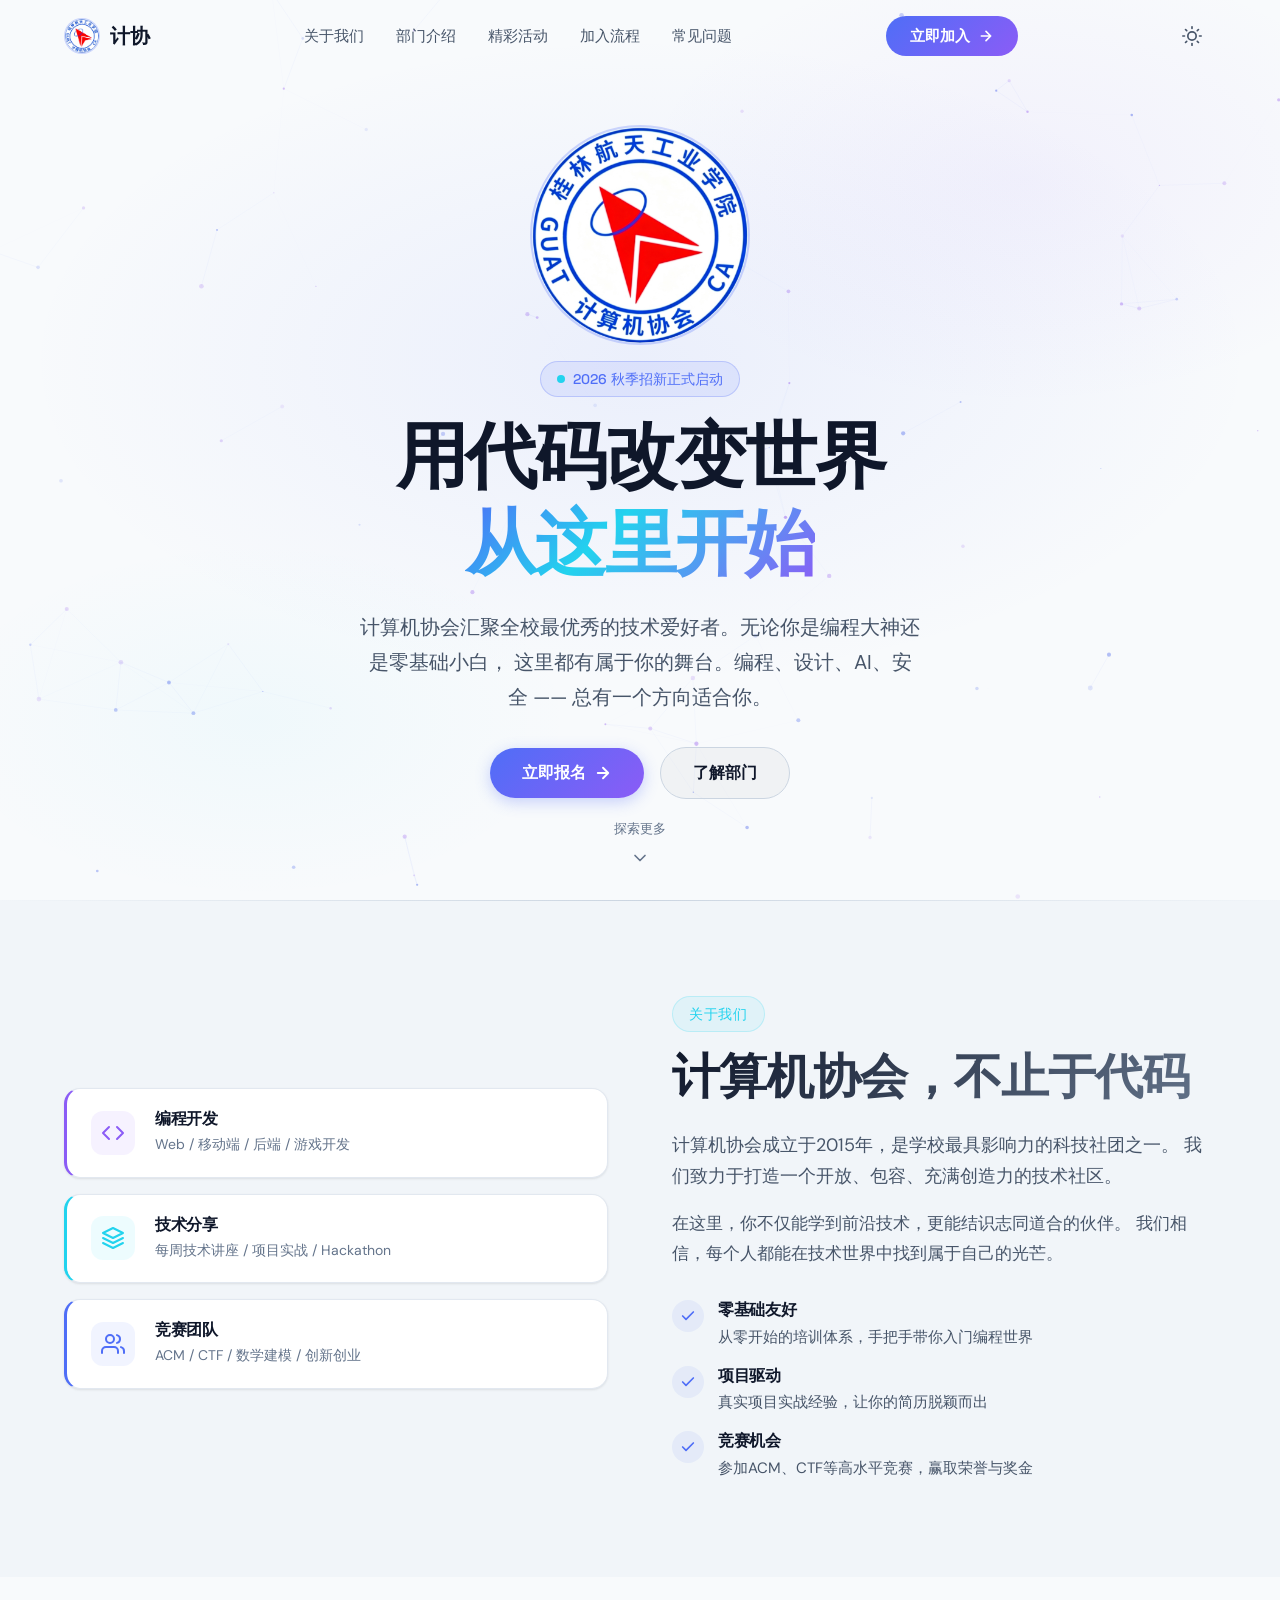
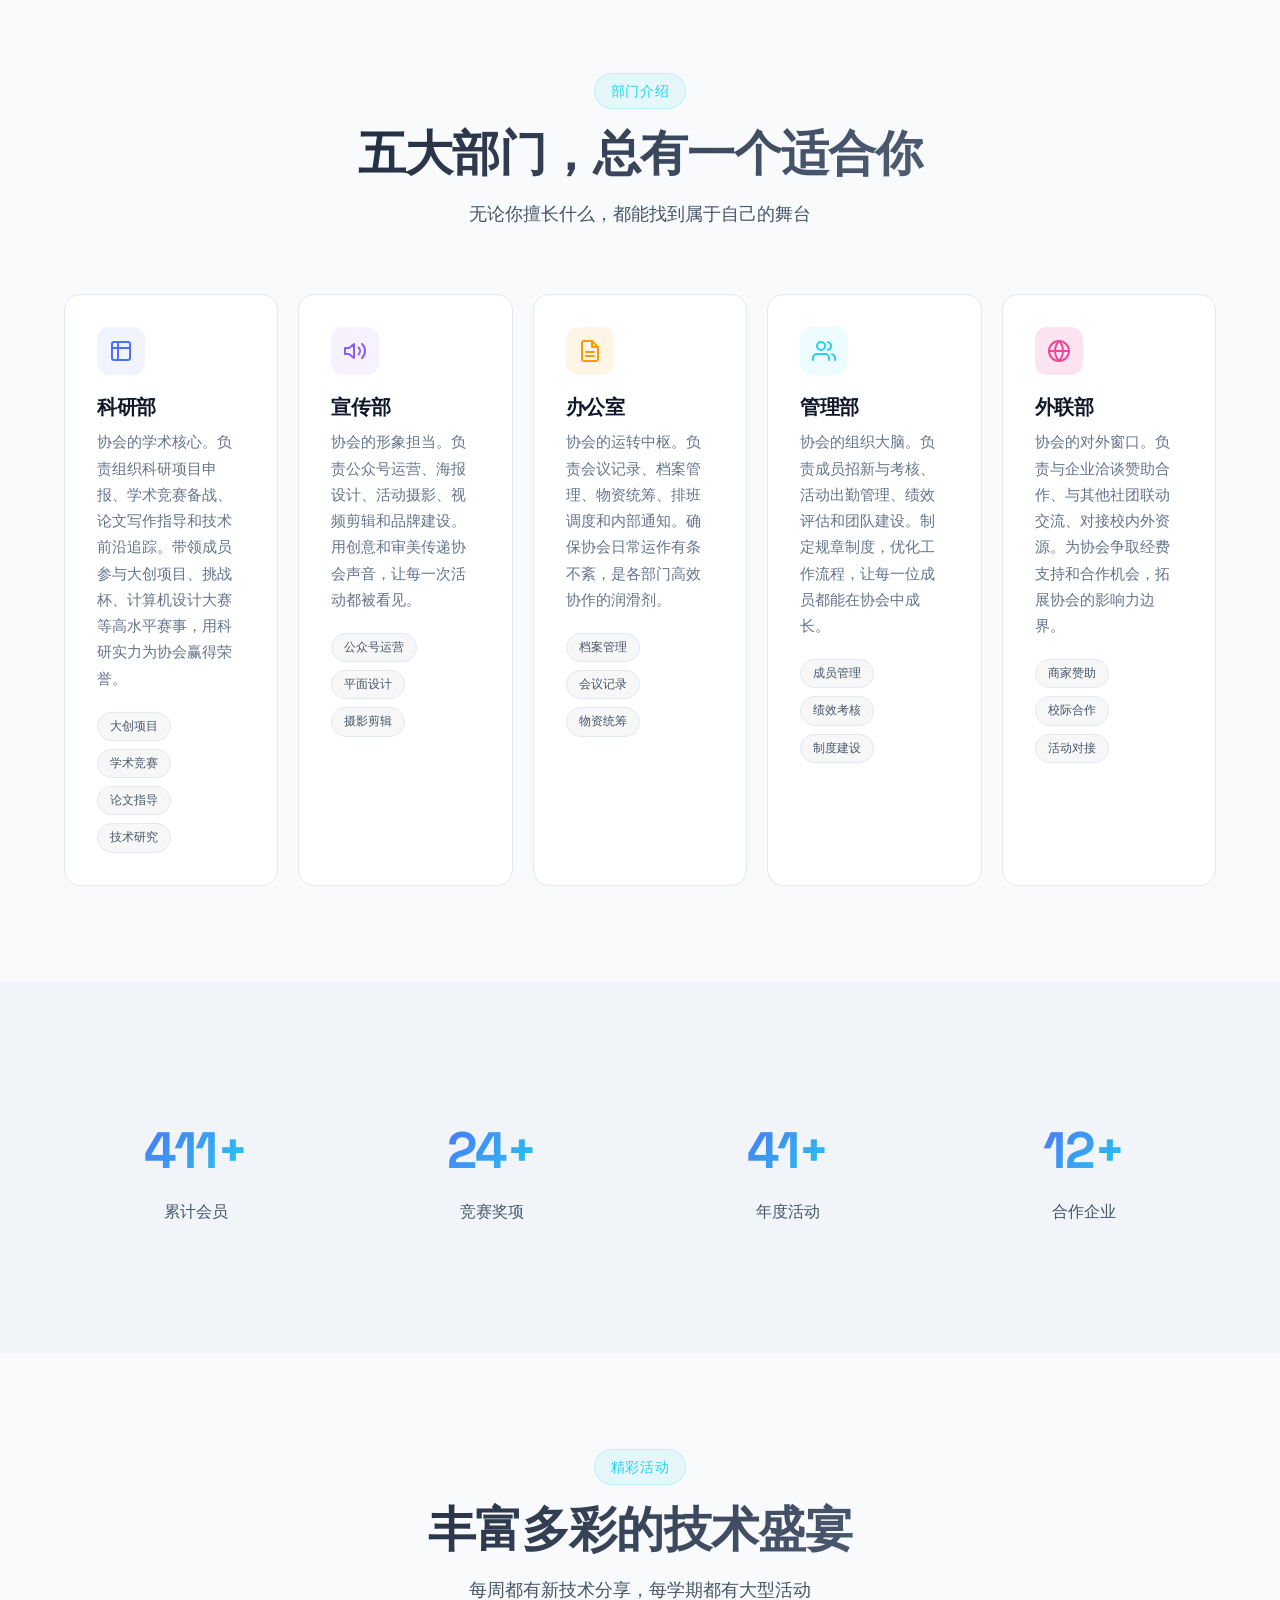
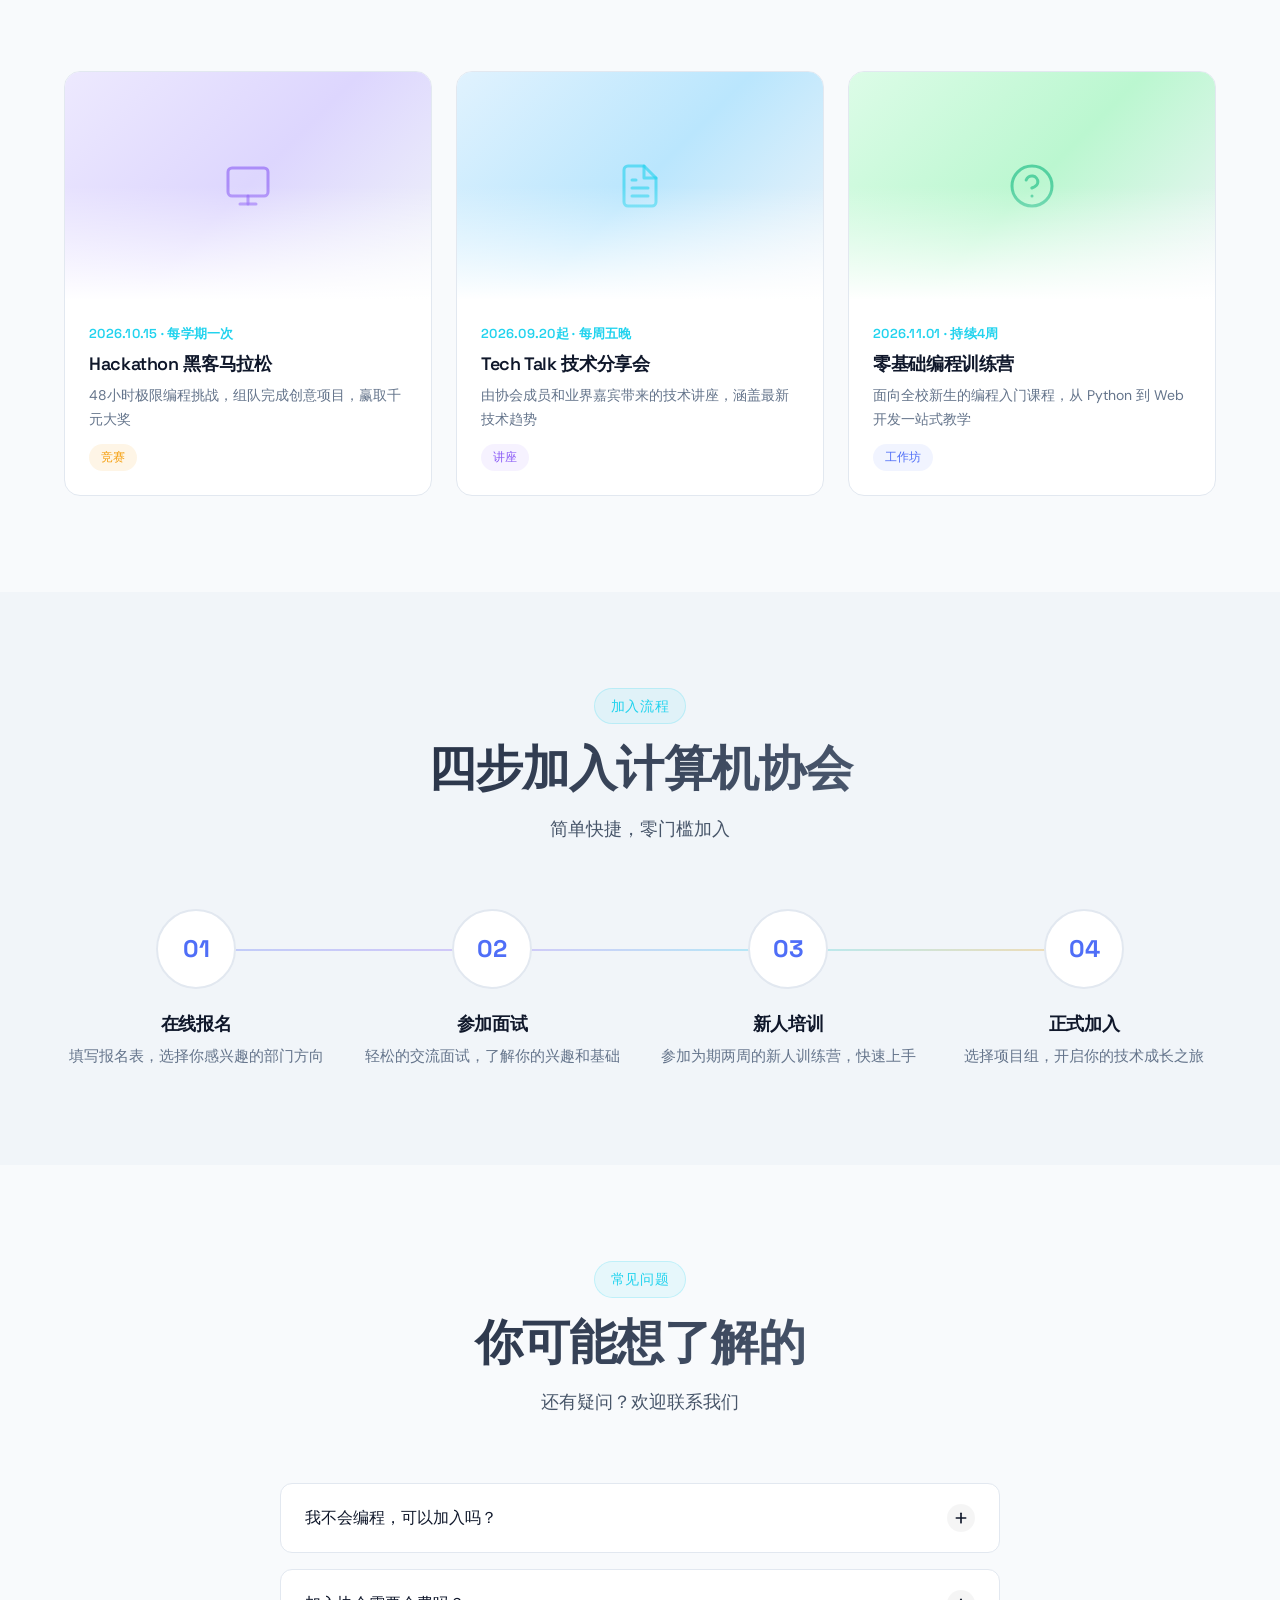
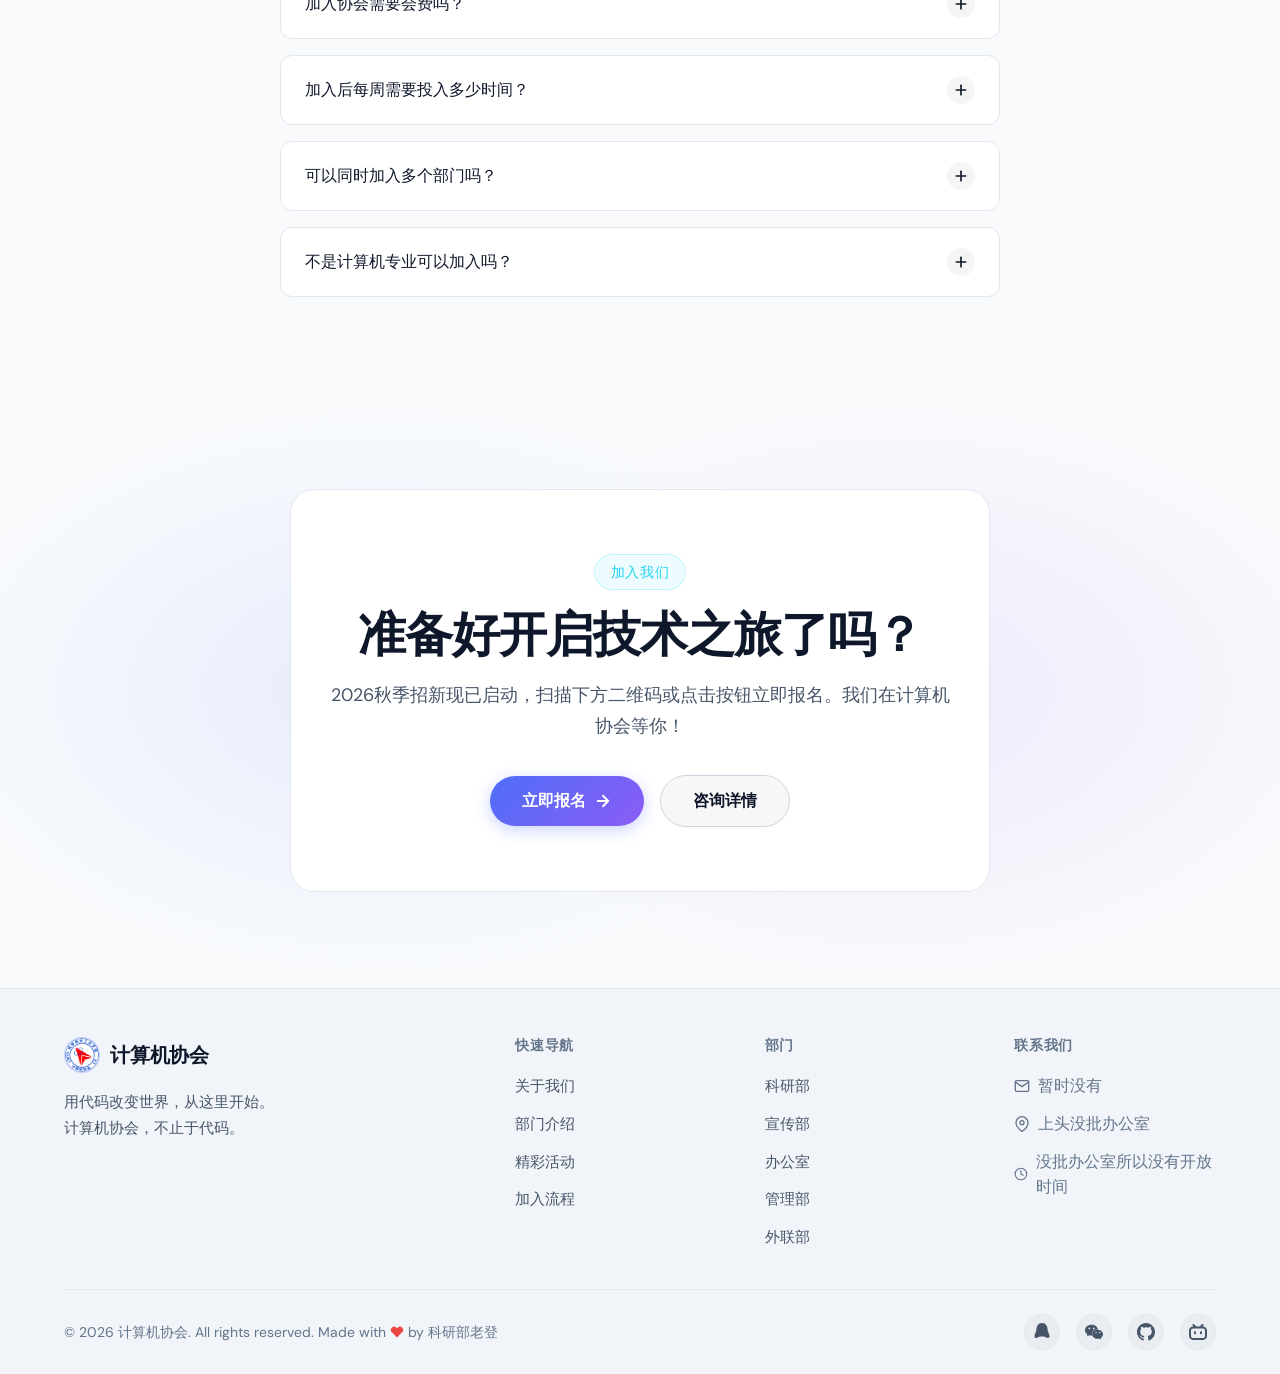
==== index.html @ 2ddb8a62 "Initial commit: 计协招新网站" ====
<!DOCTYPE html>
<html lang="zh-CN">
<head>
    <meta charset="UTF-8">
    <meta name="viewport" content="width=device-width, initial-scale=1.0, viewport-fit=cover">
    <meta name="description" content="计算机协会招新 - 加入我们，探索代码的无限可能。编程、设计、人工智能、网络安全等多个方向等你来挑战！">
    <title>计算机协会 · 2026招新</title>

    <!-- Google Fonts: Space Grotesk + DM Sans (async, non-blocking) -->
    <link rel="preconnect" href="https://fonts.googleapis.com">
    <link rel="preconnect" href="https://fonts.gstatic.com" crossorigin>
    <link href="https://fonts.googleapis.com/css2?family=DM+Sans:wght@300;400;500;600;700&family=Space+Grotesk:wght@400;500;600;700&display=swap" rel="stylesheet" media="print" onload="this.media='all'">
    <noscript><link href="https://fonts.googleapis.com/css2?family=DM+Sans:wght@300;400;500;600;700&family=Space+Grotesk:wght@400;500;600;700&display=swap" rel="stylesheet"></noscript>

    <link rel="stylesheet" href="styles.css">
</head>
<body>

    <!-- Skip to content -->
    <a href="#hero" class="skip-link">跳转到主要内容</a>

    <!-- ==================== NAVBAR ==================== -->
    <nav class="navbar" id="navbar" role="navigation" aria-label="主导航">
        <div class="navbar-inner">
            <a href="#hero" class="nav-logo" aria-label="计算机协会首页">
                <div class="nav-logo-icon" data-fallback="code">
                    <!-- ★ 替换为会徽：将 src 改为实际图片路径，例如 src="assets/emblem1.png" -->
                    <img class="emblem-img" src="assets/emblem1.png" alt="计协会徽"
                         onerror="this.style.display='none';this.parentElement.setAttribute('data-fallback','show')">
                    <svg class="emblem-fallback" viewBox="0 0 24 24" fill="none" stroke="currentColor" stroke-width="2" stroke-linecap="round" stroke-linejoin="round" aria-hidden="true">
                        <polyline points="16 18 22 12 16 6"></polyline>
                        <polyline points="8 6 2 12 8 18"></polyline>
                    </svg>
                </div>
                计协
            </a>

            <ul class="nav-links">
                <li><a href="#about" onclick="scrollToSection(event, 'about')">关于我们</a></li>
                <li><a href="#departments" onclick="scrollToSection(event, 'departments')">部门介绍</a></li>
                <li><a href="#events" onclick="scrollToSection(event, 'events')">精彩活动</a></li>
                <li><a href="#process" onclick="scrollToSection(event, 'process')">加入流程</a></li>
                <li><a href="#faq" onclick="scrollToSection(event, 'faq')">常见问题</a></li>
            </ul>

            <button class="nav-cta" onclick="scrollToSection(event, 'cta')">
                立即加入
                <svg width="16" height="16" viewBox="0 0 24 24" fill="none" stroke="currentColor" stroke-width="2.5" stroke-linecap="round" stroke-linejoin="round">
                    <path d="M5 12h14M12 5l7 7-7 7"/>
                </svg>
            </button>

            <!-- Theme Toggle -->
            <button class="theme-toggle" id="themeToggle" aria-label="切换深色/浅色模式" title="切换深色/浅色">
                <svg class="icon-sun" width="20" height="20" viewBox="0 0 24 24" fill="none" stroke="currentColor" stroke-width="2" stroke-linecap="round" stroke-linejoin="round">
                    <circle cx="12" cy="12" r="5"/><line x1="12" y1="1" x2="12" y2="3"/><line x1="12" y1="21" x2="12" y2="23"/>
                    <line x1="4.22" y1="4.22" x2="5.64" y2="5.64"/><line x1="18.36" y1="18.36" x2="19.78" y2="19.78"/>
                    <line x1="1" y1="12" x2="3" y2="12"/><line x1="21" y1="12" x2="23" y2="12"/>
                    <line x1="4.22" y1="19.78" x2="5.64" y2="18.36"/><line x1="18.36" y1="5.64" x2="19.78" y2="4.22"/>
                </svg>
                <svg class="icon-moon" width="20" height="20" viewBox="0 0 24 24" fill="none" stroke="currentColor" stroke-width="2" stroke-linecap="round" stroke-linejoin="round">
                    <path d="M21 12.79A9 9 0 1 1 11.21 3 7 7 0 0 0 21 12.79z"/>
                </svg>
            </button>

            <button class="hamburger" id="hamburger" aria-label="菜单" aria-expanded="false">
                <span></span>
                <span></span>
                <span></span>
            </button>
        </div>
    </nav>

    <!-- Mobile Nav -->
    <div class="mobile-nav" id="mobileNav">
        <a href="#about" onclick="closeMobileNav()">关于我们</a>
        <a href="#departments" onclick="closeMobileNav()">部门介绍</a>
        <a href="#events" onclick="closeMobileNav()">精彩活动</a>
        <a href="#process" onclick="closeMobileNav()">加入流程</a>
        <a href="#faq" onclick="closeMobileNav()">常见问题</a>
        <button class="nav-cta" onclick="closeMobileNav(); scrollToSection(event, 'cta')">立即加入</button>
    </div>

    <!-- ==================== HERO SECTION ==================== -->
    <section class="hero" id="hero">
        <canvas class="hero-canvas" id="heroCanvas" aria-hidden="true"></canvas>
        <div class="hero-bg-gradient" aria-hidden="true"></div>

        <div class="hero-content">
            <!-- ★ 替换为会徽：将 src 改为实际图片路径 -->
            <div class="hero-emblem">
                <img class="hero-emblem-img" src="assets/emblem1.png" alt="计算机协会会徽"
                     onerror="this.style.display='none';this.parentElement.classList.add('no-img')">
                <div class="hero-emblem-placeholder" aria-hidden="true">
                    <svg width="40" height="40" viewBox="0 0 24 24" fill="none" stroke="currentColor" stroke-width="1.5" stroke-linecap="round" stroke-linejoin="round">
                        <polyline points="16 18 22 12 16 6"/><polyline points="8 6 2 12 8 18"/>
                    </svg>
                </div>
            </div>

            <div class="hero-badge">
                <span class="hero-badge-dot" aria-hidden="true"></span>
                2026 秋季招新正式启动
            </div>

            <h1 class="hero-title">
                用代码改变世界<br>
                <span class="hero-title-gradient">从这里开始</span>
            </h1>

            <p class="hero-subtitle">
                计算机协会汇聚全校最优秀的技术爱好者。无论你是编程大神还是零基础小白，
                这里都有属于你的舞台。编程、设计、AI、安全 —— 总有一个方向适合你。
            </p>

            <div class="hero-actions">
                <button class="btn btn-primary" onclick="scrollToSection(event, 'cta')">
                    立即报名
                    <svg width="18" height="18" viewBox="0 0 24 24" fill="none" stroke="currentColor" stroke-width="2.5" stroke-linecap="round" stroke-linejoin="round">
                        <path d="M5 12h14M12 5l7 7-7 7"/>
                    </svg>
                </button>
                <button class="btn btn-secondary" onclick="scrollToSection(event, 'departments')">
                    了解部门
                </button>
            </div>
        </div>

        <div class="hero-scroll-indicator" onclick="scrollToSection(event, 'about')" role="button" aria-label="向下滚动" tabindex="0">
            <span>探索更多</span>
            <svg width="20" height="20" viewBox="0 0 24 24" fill="none" stroke="currentColor" stroke-width="2" stroke-linecap="round" stroke-linejoin="round">
                <polyline points="6 9 12 15 18 9"/>
            </svg>
        </div>
    </section>

    <!-- ==================== ABOUT SECTION ==================== -->
    <section class="about section" id="about">
        <div class="container">
            <div class="about-grid">
                <div class="about-visual reveal">
                    <div class="about-highlights">
                        <div class="about-card">
                            <div class="about-card-icon purple">
                                <svg width="24" height="24" viewBox="0 0 24 24" fill="none" stroke="currentColor" stroke-width="2" stroke-linecap="round" stroke-linejoin="round">
                                    <polyline points="16 18 22 12 16 6"></polyline><polyline points="8 6 2 12 8 18"></polyline>
                                </svg>
                            </div>
                            <div>
                                <h4>编程开发</h4>
                                <p>Web / 移动端 / 后端 / 游戏开发</p>
                            </div>
                        </div>
                        <div class="about-card">
                            <div class="about-card-icon cyan">
                                <svg width="24" height="24" viewBox="0 0 24 24" fill="none" stroke="currentColor" stroke-width="2" stroke-linecap="round" stroke-linejoin="round">
                                    <path d="M12 2L2 7l10 5 10-5-10-5zM2 17l10 5 10-5M2 12l10 5 10-5"/>
                                </svg>
                            </div>
                            <div>
                                <h4>技术分享</h4>
                                <p>每周技术讲座 / 项目实战 / Hackathon</p>
                            </div>
                        </div>
                        <div class="about-card">
                            <div class="about-card-icon blue">
                                <svg width="24" height="24" viewBox="0 0 24 24" fill="none" stroke="currentColor" stroke-width="2" stroke-linecap="round" stroke-linejoin="round">
                                    <path d="M17 21v-2a4 4 0 0 0-4-4H5a4 4 0 0 0-4 4v2M9 11a4 4 0 1 0 0-8 4 4 0 0 0 0 8zM23 21v-2a4 4 0 0 0-3-3.87M16 3.13a4 4 0 0 1 0 7.75"/>
                                </svg>
                            </div>
                            <div>
                                <h4>竞赛团队</h4>
                                <p>ACM / CTF / 数学建模 / 创新创业</p>
                            </div>
                        </div>
                    </div>
                </div>

                <div class="about-text">
                    <span class="section-tag">关于我们</span>
                    <h2 class="section-title">计算机协会，不止于代码</h2>
                    <p class="about-lead">
                        计算机协会成立于2015年，是学校最具影响力的科技社团之一。
                        我们致力于打造一个开放、包容、充满创造力的技术社区。
                    </p>
                    <p>
                        在这里，你不仅能学到前沿技术，更能结识志同道合的伙伴。
                        我们相信，每个人都能在技术世界中找到属于自己的光芒。
                    </p>

                    <div class="about-features">
                        <div class="about-feature">
                            <div class="about-feature-icon">
                                <svg width="16" height="16" viewBox="0 0 24 24" fill="none" stroke="currentColor" stroke-width="2.5" stroke-linecap="round" stroke-linejoin="round"><polyline points="20 6 9 17 4 12"/></svg>
                            </div>
                            <div class="about-feature-text">
                                <h4>零基础友好</h4>
                                <p>从零开始的培训体系，手把手带你入门编程世界</p>
                            </div>
                        </div>
                        <div class="about-feature">
                            <div class="about-feature-icon">
                                <svg width="16" height="16" viewBox="0 0 24 24" fill="none" stroke="currentColor" stroke-width="2.5" stroke-linecap="round" stroke-linejoin="round"><polyline points="20 6 9 17 4 12"/></svg>
                            </div>
                            <div class="about-feature-text">
                                <h4>项目驱动</h4>
                                <p>真实项目实战经验，让你的简历脱颖而出</p>
                            </div>
                        </div>
                        <div class="about-feature">
                            <div class="about-feature-icon">
                                <svg width="16" height="16" viewBox="0 0 24 24" fill="none" stroke="currentColor" stroke-width="2.5" stroke-linecap="round" stroke-linejoin="round"><polyline points="20 6 9 17 4 12"/></svg>
                            </div>
                            <div class="about-feature-text">
                                <h4>竞赛机会</h4>
                                <p>参加ACM、CTF等高水平竞赛，赢取荣誉与奖金</p>
                            </div>
                        </div>
                    </div>
                </div>
            </div>
        </div>
    </section>

    <!-- ==================== DEPARTMENTS BENTO GRID ==================== -->
    <section class="departments section" id="departments">
        <div class="container">
            <div class="section-header reveal">
                <span class="section-tag">部门介绍</span>
                <h2 class="section-title">五大部门，总有一个适合你</h2>
                <p class="section-desc">无论你擅长什么，都能找到属于自己的舞台</p>
            </div>

            <div class="bento-grid">
                <!-- 科研部 -->
                <div class="bento-card reveal" style="--card-accent: var(--accent-blue);">
                    <div class="bento-icon research">
                        <svg width="24" height="24" viewBox="0 0 24 24" fill="none" stroke="currentColor" stroke-width="2" stroke-linecap="round" stroke-linejoin="round">
                            <path d="M9 3H5a2 2 0 0 0-2 2v4m6-6h10a2 2 0 0 1 2 2v4M9 3v18m0 0h10a2 2 0 0 0 2-2V9M9 21H5a2 2 0 0 1-2-2V9m0 0h18"/>
                        </svg>
                    </div>
                    <h3>科研部</h3>
                    <p>协会的学术核心。负责组织科研项目申报、学术竞赛备战、论文写作指导和技术前沿追踪。带领成员参与大创项目、挑战杯、计算机设计大赛等高水平赛事，用科研实力为协会赢得荣誉。</p>
                    <div class="bento-tags">
                        <span class="bento-tag">大创项目</span>
                        <span class="bento-tag">学术竞赛</span>
                        <span class="bento-tag">论文指导</span>
                        <span class="bento-tag">技术研究</span>
                    </div>
                </div>

                <!-- 宣传部 -->
                <div class="bento-card reveal" style="--card-accent: var(--accent-purple);">
                    <div class="bento-icon publicity">
                        <svg width="24" height="24" viewBox="0 0 24 24" fill="none" stroke="currentColor" stroke-width="2" stroke-linecap="round" stroke-linejoin="round">
                            <path d="M11 5L6 9H2v6h4l5 4V5z"/><path d="M19.07 4.93a10 10 0 0 1 0 14.14M15.54 8.46a5 5 0 0 1 0 7.07"/>
                        </svg>
                    </div>
                    <h3>宣传部</h3>
                    <p>协会的形象担当。负责公众号运营、海报设计、活动摄影、视频剪辑和品牌建设。用创意和审美传递协会声音，让每一次活动都被看见。</p>
                    <div class="bento-tags">
                        <span class="bento-tag">公众号运营</span>
                        <span class="bento-tag">平面设计</span>
                        <span class="bento-tag">摄影剪辑</span>
                    </div>
                </div>

                <!-- 办公室 -->
                <div class="bento-card reveal reveal-delay-1" style="--card-accent: var(--accent-amber);">
                    <div class="bento-icon office">
                        <svg width="24" height="24" viewBox="0 0 24 24" fill="none" stroke="currentColor" stroke-width="2" stroke-linecap="round" stroke-linejoin="round">
                            <path d="M14 2H6a2 2 0 0 0-2 2v16a2 2 0 0 0 2 2h12a2 2 0 0 0 2-2V8z"/><polyline points="14 2 14 8 20 8"/><line x1="16" y1="13" x2="8" y2="13"/><line x1="16" y1="17" x2="8" y2="17"/>
                        </svg>
                    </div>
                    <h3>办公室</h3>
                    <p>协会的运转中枢。负责会议记录、档案管理、物资统筹、排班调度和内部通知。确保协会日常运作有条不紊，是各部门高效协作的润滑剂。</p>
                    <div class="bento-tags">
                        <span class="bento-tag">档案管理</span>
                        <span class="bento-tag">会议记录</span>
                        <span class="bento-tag">物资统筹</span>
                    </div>
                </div>

                <!-- 管理部 -->
                <div class="bento-card reveal reveal-delay-2" style="--card-accent: var(--accent-cyan);">
                    <div class="bento-icon management">
                        <svg width="24" height="24" viewBox="0 0 24 24" fill="none" stroke="currentColor" stroke-width="2" stroke-linecap="round" stroke-linejoin="round">
                            <path d="M17 21v-2a4 4 0 0 0-4-4H5a4 4 0 0 0-4 4v2M9 11a4 4 0 1 0 0-8 4 4 0 0 0 0 8zM23 21v-2a4 4 0 0 0-3-3.87M16 3.13a4 4 0 0 1 0 7.75"/>
                        </svg>
                    </div>
                    <h3>管理部</h3>
                    <p>协会的组织大脑。负责成员招新与考核、活动出勤管理、绩效评估和团队建设。制定规章制度，优化工作流程，让每一位成员都能在协会中成长。</p>
                    <div class="bento-tags">
                        <span class="bento-tag">成员管理</span>
                        <span class="bento-tag">绩效考核</span>
                        <span class="bento-tag">制度建设</span>
                    </div>
                </div>

                <!-- 外联部 -->
                <div class="bento-card reveal reveal-delay-3" style="--card-accent: #EC4899;">
                    <div class="bento-icon liaison">
                        <svg width="24" height="24" viewBox="0 0 24 24" fill="none" stroke="currentColor" stroke-width="2" stroke-linecap="round" stroke-linejoin="round">
                            <circle cx="12" cy="12" r="10"/><line x1="2" y1="12" x2="22" y2="12"/><path d="M12 2a15.3 15.3 0 0 1 4 10 15.3 15.3 0 0 1-4 10 15.3 15.3 0 0 1-4-10 15.3 15.3 0 0 1 4-10z"/>
                        </svg>
                    </div>
                    <h3>外联部</h3>
                    <p>协会的对外窗口。负责与企业洽谈赞助合作、与其他社团联动交流、对接校内外资源。为协会争取经费支持和合作机会，拓展协会的影响力边界。</p>
                    <div class="bento-tags">
                        <span class="bento-tag">商家赞助</span>
                        <span class="bento-tag">校际合作</span>
                        <span class="bento-tag">活动对接</span>
                    </div>
                </div>
            </div>
        </div>
    </section>

    <!-- ==================== STATS SECTION ==================== -->
    <section class="stats section" id="stats">
        <div class="container">
            <div class="stats-grid">
                <div class="stat-item reveal">
                    <div class="stat-number" data-count="500">0</div>
                    <div class="stat-label">累计会员</div>
                </div>
                <div class="stat-item reveal reveal-delay-1">
                    <div class="stat-number" data-count="30">0</div>
                    <div class="stat-label">竞赛奖项</div>
                </div>
                <div class="stat-item reveal reveal-delay-2">
                    <div class="stat-number" data-count="50">0</div>
                    <div class="stat-label">年度活动</div>
                </div>
                <div class="stat-item reveal reveal-delay-3">
                    <div class="stat-number" data-count="15">0</div>
                    <div class="stat-label">合作企业</div>
                </div>
            </div>
        </div>
    </section>

    <!-- ==================== EVENTS SECTION ==================== -->
    <section class="events section" id="events">
        <div class="container">
            <div class="section-header reveal">
                <span class="section-tag">精彩活动</span>
                <h2 class="section-title">丰富多彩的技术盛宴</h2>
                <p class="section-desc">每周都有新技术分享，每学期都有大型活动</p>
            </div>

            <div class="events-grid">
                <div class="event-card reveal">
                    <div class="event-image hackathon">
                        <svg width="48" height="48" viewBox="0 0 24 24" fill="none" stroke="rgba(139,92,246,0.6)" stroke-width="1.5" stroke-linecap="round" stroke-linejoin="round">
                            <rect x="2" y="3" width="20" height="14" rx="2"/><line x1="8" y1="21" x2="16" y2="21"/><line x1="12" y1="17" x2="12" y2="21"/>
                        </svg>
                    </div>
                    <div class="event-body">
                        <div class="event-date">2026.10.15 · 每学期一次</div>
                        <h3>Hackathon 黑客马拉松</h3>
                        <p>48小时极限编程挑战，组队完成创意项目，赢取千元大奖</p>
                        <span class="event-tag competition">竞赛</span>
                    </div>
                </div>

                <div class="event-card reveal reveal-delay-1">
                    <div class="event-image techtalk">
                        <svg width="48" height="48" viewBox="0 0 24 24" fill="none" stroke="rgba(34,211,238,0.6)" stroke-width="1.5" stroke-linecap="round" stroke-linejoin="round">
                            <path d="M14 2H6a2 2 0 0 0-2 2v16a2 2 0 0 0 2 2h12a2 2 0 0 0 2-2V8z"/><polyline points="14 2 14 8 20 8"/><line x1="16" y1="13" x2="8" y2="13"/><line x1="16" y1="17" x2="8" y2="17"/><polyline points="10 9 9 9 8 9"/>
                        </svg>
                    </div>
                    <div class="event-body">
                        <div class="event-date">2026.09.20起 · 每周五晚</div>
                        <h3>Tech Talk 技术分享会</h3>
                        <p>由协会成员和业界嘉宾带来的技术讲座，涵盖最新技术趋势</p>
                        <span class="event-tag talk">讲座</span>
                    </div>
                </div>

                <div class="event-card reveal reveal-delay-2">
                    <div class="event-image bootcamp">
                        <svg width="48" height="48" viewBox="0 0 24 24" fill="none" stroke="rgba(16,185,129,0.6)" stroke-width="1.5" stroke-linecap="round" stroke-linejoin="round">
                            <circle cx="12" cy="12" r="10"/><path d="M9.09 9a3 3 0 0 1 5.83 1c0 2-3 3-3 3"/><line x1="12" y1="17" x2="12.01" y2="17"/>
                        </svg>
                    </div>
                    <div class="event-body">
                        <div class="event-date">2026.11.01 · 持续4周</div>
                        <h3>零基础编程训练营</h3>
                        <p>面向全校新生的编程入门课程，从 Python 到 Web 开发一站式教学</p>
                        <span class="event-tag workshop">工作坊</span>
                    </div>
                </div>
            </div>
        </div>
    </section>

    <!-- ==================== JOIN PROCESS ==================== -->
    <section class="process section" id="process">
        <div class="container">
            <div class="section-header reveal">
                <span class="section-tag">加入流程</span>
                <h2 class="section-title">四步加入计算机协会</h2>
                <p class="section-desc">简单快捷，零门槛加入</p>
            </div>

            <div class="process-steps">
                <div class="process-step reveal">
                    <div class="step-number">01</div>
                    <h3>在线报名</h3>
                    <p>填写报名表，选择你感兴趣的部门方向</p>
                </div>
                <div class="process-step reveal reveal-delay-1">
                    <div class="step-number">02</div>
                    <h3>参加面试</h3>
                    <p>轻松的交流面试，了解你的兴趣和基础</p>
                </div>
                <div class="process-step reveal reveal-delay-2">
                    <div class="step-number">03</div>
                    <h3>新人培训</h3>
                    <p>参加为期两周的新人训练营，快速上手</p>
                </div>
                <div class="process-step reveal reveal-delay-3">
                    <div class="step-number">04</div>
                    <h3>正式加入</h3>
                    <p>选择项目组，开启你的技术成长之旅</p>
                </div>
            </div>
        </div>
    </section>

    <!-- ==================== FAQ SECTION ==================== -->
    <section class="faq section" id="faq">
        <div class="container">
            <div class="section-header reveal">
                <span class="section-tag">常见问题</span>
                <h2 class="section-title">你可能想了解的</h2>
                <p class="section-desc">还有疑问？欢迎联系我们</p>
            </div>

            <div class="faq-list">
                <div class="faq-item reveal">
                    <button class="faq-question" onclick="toggleFAQ(this)" aria-expanded="false">
                        <span>我不会编程，可以加入吗？</span>
                        <span class="faq-icon" aria-hidden="true">
                            <svg width="16" height="16" viewBox="0 0 24 24" fill="none" stroke="currentColor" stroke-width="2.5" stroke-linecap="round"><line x1="12" y1="5" x2="12" y2="19"/><line x1="5" y1="12" x2="19" y2="12"/></svg>
                        </span>
                    </button>
                    <div class="faq-answer">
                        <div class="faq-answer-inner">
                            当然可以！我们非常欢迎零基础的同学们。协会有完整的新人培训体系，从最基础的编程概念开始教学。特别是运营外联部，完全不需要技术背景。只要你有热情和学习动力，我们就欢迎你的加入！
                        </div>
                    </div>
                </div>

                <div class="faq-item reveal reveal-delay-1">
                    <button class="faq-question" onclick="toggleFAQ(this)" aria-expanded="false">
                        <span>加入协会需要会费吗？</span>
                        <span class="faq-icon" aria-hidden="true">
                            <svg width="16" height="16" viewBox="0 0 24 24" fill="none" stroke="currentColor" stroke-width="2.5" stroke-linecap="round"><line x1="12" y1="5" x2="12" y2="19"/><line x1="5" y1="12" x2="19" y2="12"/></svg>
                        </span>
                    </button>
                    <div class="faq-answer">
                        <div class="faq-answer-inner">
                            协会每学期收取少量会费（约50元），用于活动场地、设备维护、竞赛报名等支出。所有费用公开透明，定期公示使用情况。我们也会通过赞助和项目合作来补贴活动经费。
                        </div>
                    </div>
                </div>

                <div class="faq-item reveal reveal-delay-2">
                    <button class="faq-question" onclick="toggleFAQ(this)" aria-expanded="false">
                        <span>加入后每周需要投入多少时间？</span>
                        <span class="faq-icon" aria-hidden="true">
                            <svg width="16" height="16" viewBox="0 0 24 24" fill="none" stroke="currentColor" stroke-width="2.5" stroke-linecap="round"><line x1="12" y1="5" x2="12" y2="19"/><line x1="5" y1="12" x2="19" y2="12"/></svg>
                        </span>
                    </button>
                    <div class="faq-answer">
                        <div class="faq-answer-inner">
                            常规活动包括每周一次的技术分享会（约2小时）和部门例会（约1小时）。项目组额外需要每周3-5小时的投入。我们鼓励大家根据课业情况灵活安排，不会强制要求参加所有活动。
                        </div>
                    </div>
                </div>

                <div class="faq-item reveal reveal-delay-3">
                    <button class="faq-question" onclick="toggleFAQ(this)" aria-expanded="false">
                        <span>可以同时加入多个部门吗？</span>
                        <span class="faq-icon" aria-hidden="true">
                            <svg width="16" height="16" viewBox="0 0 24 24" fill="none" stroke="currentColor" stroke-width="2.5" stroke-linecap="round"><line x1="12" y1="5" x2="12" y2="19"/><line x1="5" y1="12" x2="19" y2="12"/></svg>
                        </span>
                    </button>
                    <div class="faq-answer">
                        <div class="faq-answer-inner">
                            在新人期（前两个月），你可以自由参与不同部门的活动来探索兴趣。正式分组后建议专注一个方向深耕，但如果精力允许，也欢迎跨部门交流学习。我们鼓励多元化的技术探索！
                        </div>
                    </div>
                </div>

                <div class="faq-item reveal reveal-delay-4">
                    <button class="faq-question" onclick="toggleFAQ(this)" aria-expanded="false">
                        <span>不是计算机专业可以加入吗？</span>
                        <span class="faq-icon" aria-hidden="true">
                            <svg width="16" height="16" viewBox="0 0 24 24" fill="none" stroke="currentColor" stroke-width="2.5" stroke-linecap="round"><line x1="12" y1="5" x2="12" y2="19"/><line x1="5" y1="12" x2="19" y2="12"/></svg>
                        </span>
                    </button>
                    <div class="faq-answer">
                        <div class="faq-answer-inner">
                            绝对可以！我们的成员来自全校各个专业 —— 数学、物理、设计、经管、外语等等。技术不限专业，很多优秀的开发者都是非科班出身。不同专业背景反而能带来更多元的思维方式！
                        </div>
                    </div>
                </div>
            </div>
        </div>
    </section>

    <!-- ==================== CTA BANNER ==================== -->
    <section class="cta-banner section" id="cta">
        <div class="container">
            <div class="cta-card reveal">
                <span class="section-tag">加入我们</span>
                <h2>准备好开启技术之旅了吗？</h2>
                <p>2026秋季招新现已启动，扫描下方二维码或点击按钮立即报名。我们在计算机协会等你！</p>
                <div class="hero-actions">
                    <button class="btn btn-primary" onclick="handleJoin()">
                        立即报名
                        <svg width="18" height="18" viewBox="0 0 24 24" fill="none" stroke="currentColor" stroke-width="2.5" stroke-linecap="round" stroke-linejoin="round">
                            <path d="M5 12h14M12 5l7 7-7 7"/>
                        </svg>
                    </button>
                    <button class="btn btn-secondary" onclick="handleMoreInfo()">
                        咨询详情
                    </button>
                </div>
            </div>
        </div>
    </section>

    <!-- ==================== FOOTER ==================== -->
    <footer class="footer" id="footer">
        <div class="container">
            <div class="footer-grid">
                <div class="footer-brand">
                    <a href="#hero" class="nav-logo">
                        <div class="nav-logo-icon" data-fallback="code">
                            <img class="emblem-img" src="assets/emblem1.png" alt="计协会徽"
                                 onerror="this.style.display='none';this.parentElement.setAttribute('data-fallback','show')">
                            <svg class="emblem-fallback" viewBox="0 0 24 24" fill="none" stroke="currentColor" stroke-width="2" stroke-linecap="round" stroke-linejoin="round" aria-hidden="true">
                                <polyline points="16 18 22 12 16 6"></polyline>
                                <polyline points="8 6 2 12 8 18"></polyline>
                            </svg>
                        </div>
                        计算机协会
                    </a>
                    <p>用代码改变世界，从这里开始。<br>计算机协会，不止于代码。</p>
                </div>

                <div>
                    <h4>快速导航</h4>
                    <ul class="footer-links">
                        <li><a href="#about" onclick="scrollToSection(event, 'about')">关于我们</a></li>
                        <li><a href="#departments" onclick="scrollToSection(event, 'departments')">部门介绍</a></li>
                        <li><a href="#events" onclick="scrollToSection(event, 'events')">精彩活动</a></li>
                        <li><a href="#process" onclick="scrollToSection(event, 'process')">加入流程</a></li>
                    </ul>
                </div>

                <div>
                    <h4>部门</h4>
                    <ul class="footer-links">
                        <li><a href="#departments">科研部</a></li>
                        <li><a href="#departments">宣传部</a></li>
                        <li><a href="#departments">办公室</a></li>
                        <li><a href="#departments">管理部</a></li>
                        <li><a href="#departments">外联部</a></li>
                    </ul>
                </div>

                <div>
                    <h4>联系我们</h4>
                    <ul class="footer-links">
                        <li class="footer-contact-row">
                            <svg width="16" height="16" viewBox="0 0 24 24" fill="none" stroke="currentColor" stroke-width="2" stroke-linecap="round" stroke-linejoin="round"><path d="M4 4h16c1.1 0 2 .9 2 2v12c0 1.1-.9 2-2 2H4c-1.1 0-2-.9-2-2V6c0-1.1.9-2 2-2z"/><polyline points="22,6 12,13 2,6"/></svg>
                            暂时没有
                        </li>
                        <li class="footer-contact-row">
                            <svg width="16" height="16" viewBox="0 0 24 24" fill="none" stroke="currentColor" stroke-width="2" stroke-linecap="round" stroke-linejoin="round"><path d="M21 10c0 7-9 13-9 13s-9-6-9-13a9 9 0 0 1 18 0z"/><circle cx="12" cy="10" r="3"/></svg>
                            上头没批办公室
                        </li>
                        <li class="footer-contact-row">
                            <svg width="16" height="16" viewBox="0 0 24 24" fill="none" stroke="currentColor" stroke-width="2" stroke-linecap="round" stroke-linejoin="round"><circle cx="12" cy="12" r="10"/><polyline points="12 6 12 12 16 14"/></svg>
                            没批办公室所以没有开放时间
                        </li>
                    </ul>
                </div>
            </div>

            <div class="footer-bottom">
                <p>© 2026 计算机协会. All rights reserved. Made with <svg width="14" height="14" viewBox="0 0 24 24" fill="#EF4444" stroke="none" style="display:inline;vertical-align:-2px;"><path d="M20.84 4.61a5.5 5.5 0 0 0-7.78 0L12 5.67l-1.06-1.06a5.5 5.5 0 0 0-7.78 7.78l1.06 1.06L12 21.23l7.78-7.78 1.06-1.06a5.5 5.5 0 0 0 0-7.78z"/></svg> by 科研部老登</p>
                <div class="footer-social">
                    <a href="#" aria-label="QQ" title="QQ群">
                        <svg width="18" height="18" viewBox="0 0 24 24" fill="currentColor"><path d="M21.395 15.035a39.548 39.548 0 0 0-.803-2.264l-1.079-2.695c.001-.032.014-.562.014-.836C19.527 4.661 17.188 0 12 0S4.473 4.661 4.473 9.24c0 .274.013.804.014.836L3.426 12.77a42.71 42.71 0 0 0-.803 2.264C1.003 18.546 2.38 20 4.53 20c.612 0 1.128-.326 1.657-.704 1.077-.77 2.478-1.447 5.813-1.447s4.736.677 5.813 1.447c.529.378 1.045.704 1.657.704 2.15 0 3.527-1.454 1.925-4.965z"/></svg>
                    </a>
                    <a href="#" aria-label="微信" title="微信公众号">
                        <svg width="18" height="18" viewBox="0 0 24 24" fill="currentColor"><path d="M8.691 2.188C3.891 2.188 0 5.476 0 9.53c0 2.212 1.17 4.203 3.002 5.55a.59.59 0 0 1 .213.665l-.39 1.48c-.019.07-.048.141-.048.213 0 .163.13.295.29.295a.326.326 0 0 0 .167-.054l1.903-1.114a.864.864 0 0 1 .717-.098 10.16 10.16 0 0 0 2.837.403c.276 0 .543-.027.811-.05-.857-2.578.157-4.972 1.932-6.446 1.703-1.415 3.882-1.98 5.853-1.838-.576-3.583-4.196-6.348-8.596-6.348zM5.785 5.991c.642 0 1.162.529 1.162 1.18a1.17 1.17 0 0 1-1.162 1.178A1.17 1.17 0 0 1 4.623 7.17c0-.651.52-1.18 1.162-1.18zm5.813 0c.642 0 1.162.529 1.162 1.18a1.17 1.17 0 0 1-1.162 1.178 1.17 1.17 0 0 1-1.162-1.178c0-.651.52-1.18 1.162-1.18zm5.34 2.867c-1.797-.052-3.746.512-5.28 1.786-1.72 1.428-2.687 3.72-1.78 6.22.942 2.453 3.666 4.229 6.884 4.229.826 0 1.622-.12 2.361-.336a.722.722 0 0 1 .598.082l1.584.926a.272.272 0 0 0 .14.047c.134 0 .24-.111.24-.247 0-.06-.023-.12-.038-.177l-.327-1.233a.582.582 0 0 1-.023-.156.49.49 0 0 1 .201-.398C23.024 18.48 24 16.82 24 14.98c0-3.21-2.931-5.952-7.062-6.122zm-2.18 2.988c.535 0 .969.44.969.982a.976.976 0 0 1-.969.983.976.976 0 0 1-.969-.983c0-.542.434-.982.97-.982zm4.844 0c.535 0 .969.44.969.982a.976.976 0 0 1-.969.983.976.976 0 0 1-.969-.983c0-.542.434-.982.97-.982z"/></svg>
                    </a>
                    <a href="#" aria-label="GitHub" title="GitHub">
                        <svg width="18" height="18" viewBox="0 0 24 24" fill="currentColor"><path d="M12 0C5.374 0 0 5.373 0 12c0 5.302 3.438 9.8 8.207 11.387.599.111.793-.261.793-.577v-2.234c-3.338.726-4.033-1.416-4.033-1.416-.546-1.387-1.333-1.756-1.333-1.756-1.089-.745.083-.729.083-.729 1.205.084 1.839 1.237 1.839 1.237 1.07 1.834 2.807 1.304 3.492.997.107-.775.418-1.305.762-1.604-2.665-.305-5.467-1.334-5.467-5.931 0-1.311.469-2.381 1.236-3.221-.124-.303-.535-1.524.117-3.176 0 0 1.008-.322 3.301 1.23A11.509 11.509 0 0 1 12 5.803c1.02.005 2.047.138 3.006.404 2.291-1.552 3.297-1.23 3.297-1.23.653 1.653.242 2.874.118 3.176.77.84 1.235 1.911 1.235 3.221 0 4.609-2.807 5.624-5.479 5.921.43.372.823 1.102.823 2.222v3.293c0 .319.192.694.801.576C20.566 21.797 24 17.3 24 12c0-6.627-5.373-12-12-12z"/></svg>
                    </a>
                    <a href="#" aria-label="Bilibili" title="B站">
                        <svg width="18" height="18" viewBox="0 0 24 24" fill="currentColor"><path d="M17.813 4.653h.854c1.51.054 2.769.578 3.773 1.574 1.004.995 1.524 2.249 1.56 3.76v7.36c-.036 1.51-.556 2.769-1.56 3.773s-2.262 1.524-3.773 1.56H5.333c-1.51-.036-2.769-.556-3.773-1.56S.036 18.858 0 17.347v-7.36c.036-1.511.556-2.765 1.56-3.76 1.004-.996 2.262-1.52 3.773-1.574h.774l-1.174-1.12a1.234 1.234 0 0 1-.373-.906c0-.356.124-.658.373-.907l.027-.027c.267-.249.573-.373.92-.373.347 0 .653.124.92.373L9.653 4.44c.071.071.134.142.187.213h4.267a.836.836 0 0 1 .16-.213l2.853-2.747c.267-.249.573-.373.92-.373.347 0 .662.151.929.4.267.249.391.551.391.907 0 .355-.124.657-.373.906zM5.333 7.24c-.746.018-1.373.276-1.88.773-.506.498-.769 1.13-.786 1.894v7.52c.017.764.28 1.395.786 1.893.507.498 1.134.756 1.88.773h13.334c.746-.017 1.373-.275 1.88-.773.506-.498.769-1.129.786-1.893v-7.52c-.017-.765-.28-1.396-.786-1.894-.507-.497-1.134-.755-1.88-.773zM8 11.107c.373 0 .684.124.933.373.25.249.383.569.4.96v1.173c-.017.391-.15.711-.4.96-.249.25-.56.374-.933.374s-.684-.125-.933-.374c-.25-.249-.383-.569-.4-.96V12.44c.017-.391.15-.711.4-.96.249-.249.56-.373.933-.373zm8 0c.373 0 .684.124.933.373.25.249.383.569.4.96v1.173c-.017.391-.15.711-.4.96-.249.25-.56.374-.933.374s-.684-.125-.933-.374c-.25-.249-.383-.569-.4-.96V12.44c.017-.391.15-.711.4-.96.249-.249.56-.373.933-.373z"/></svg>
                    </a>
                </div>
            </div>
        </div>
    </footer>

    <!-- Back to Top Button -->
    <button class="back-to-top" id="backToTop" aria-label="回到顶部" onclick="window.scrollTo({top:0,behavior:'smooth'})">
        <svg width="20" height="20" viewBox="0 0 24 24" fill="none" stroke="currentColor" stroke-width="2.5" stroke-linecap="round" stroke-linejoin="round">
            <polyline points="18 15 12 9 6 15"/>
        </svg>
    </button>

    <!-- ==================== QR CODE MODAL ==================== -->
    <div class="modal-overlay" id="qrModal" role="dialog" aria-modal="true" aria-label="报名二维码">
        <div class="modal-content">
            <button class="modal-close" onclick="closeQRModal()" aria-label="关闭">
                <svg width="24" height="24" viewBox="0 0 24 24" fill="none" stroke="currentColor" stroke-width="2.5" stroke-linecap="round" stroke-linejoin="round">
                    <line x1="18" y1="6" x2="6" y2="18"/><line x1="6" y1="6" x2="18" y2="18"/>
                </svg>
            </button>

            <span class="section-tag">扫码报名</span>
            <h2 class="modal-title">加入计算机协会</h2>
            <p class="modal-desc">扫描下方二维码，填写报名表并加入招新群</p>

            <div class="qr-grid">
                <div class="qr-card">
                    <div class="qr-placeholder">
                        <svg width="64" height="64" viewBox="0 0 24 24" fill="none" stroke="currentColor" stroke-width="1.2" opacity="0.3">
                            <rect x="3" y="3" width="7" height="7" rx="1.5"/>
                            <rect x="14" y="3" width="7" height="7" rx="1.5"/>
                            <rect x="3" y="14" width="7" height="7" rx="1.5"/>
                            <rect x="14" y="14" width="3" height="3" rx="0.8"/>
                            <rect x="18" y="14" width="3" height="7" rx="0.8"/>
                            <rect x="14" y="18" width="3" height="3" rx="0.8"/>
                        </svg>
                        <span>QQ群二维码</span>
                        <small>占位图 · 后续替换</small>
                    </div>
                    <h4>招新QQ群</h4>
                    <p>扫码加入2026招新群，获取最新通知</p>
                </div>

                <div class="qr-card">
                    <div class="qr-placeholder">
                        <svg width="64" height="64" viewBox="0 0 24 24" fill="none" stroke="currentColor" stroke-width="1.2" opacity="0.3">
                            <rect x="2" y="2" width="20" height="20" rx="3"/>
                            <path d="M8 8h8M8 12h8M8 16h5"/>
                        </svg>
                        <span>报名文档二维码</span>
                        <small>占位图 · 后续替换</small>
                    </div>
                    <h4>报名表</h4>
                    <p>扫码填写在线报名表，选择心仪部门</p>
                </div>
            </div>

            <p class="modal-footer-text">报名截止：2026年9月30日 · 面试时间另行通知</p>
        </div>
    </div>

    <script src="script.js"></script>

</body>
</html>
---- styles.css ----
/* ============ CSS Variables & Reset ============ */
        :root {
            --bg-primary: #0A0E1A;
            --bg-secondary: #111827;
            --bg-card: #1A1F35;
            --bg-card-hover: #1E2642;
            --text-primary: #F1F5F9;
            --text-secondary: #94A3B8;
            --text-muted: #64748B;
            --accent-blue: #4F6EF7;
            --accent-blue-dim: rgba(79, 110, 247, 0.15);
            --accent-purple: #8B5CF6;
            --accent-purple-dim: rgba(139, 92, 246, 0.15);
            --accent-cyan: #22D3EE;
            --accent-cyan-dim: rgba(34, 211, 238, 0.12);
            --accent-amber: #F59E0B;
            --accent-amber-dim: rgba(245, 158, 11, 0.15);
            --success: #10B981;
            --border: #1E293B;
            --border-light: #334155;
            --radius-sm: 8px;
            --radius: 12px;
            --radius-lg: 16px;
            --radius-xl: 24px;
            --shadow-sm: 0 1px 2px rgba(0, 0, 0, 0.3);
            --shadow: 0 4px 6px rgba(0, 0, 0, 0.3), 0 2px 4px rgba(0, 0, 0, 0.2);
            --shadow-lg: 0 10px 25px rgba(0, 0, 0, 0.4), 0 4px 10px rgba(0, 0, 0, 0.3);
            --shadow-glow-blue: 0 0 20px rgba(79, 110, 247, 0.25);
            --shadow-glow-purple: 0 0 20px rgba(139, 92, 246, 0.25);
            --transition: 200ms cubic-bezier(0.4, 0, 0.2, 1);
            --transition-slow: 350ms cubic-bezier(0.4, 0, 0.2, 1);
            --max-width: 1200px;
            --nav-height: 72px;
        }

        /* ============ Light Theme ============ */
        [data-theme="light"] {
            --bg-primary: #F8FAFC;
            --bg-secondary: #F1F5F9;
            --bg-card: #FFFFFF;
            --bg-card-hover: #F1F5F9;
            --text-primary: #0F172A;
            --text-secondary: #475569;
            --text-muted: #64748B;
            --border: #E2E8F0;
            --border-light: #CBD5E1;
            --shadow-sm: 0 1px 2px rgba(0, 0, 0, 0.05);
            --shadow: 0 1px 3px rgba(0, 0, 0, 0.06), 0 1px 2px rgba(0, 0, 0, 0.04);
            --shadow-lg: 0 10px 15px rgba(0, 0, 0, 0.06), 0 4px 6px rgba(0, 0, 0, 0.04);
            --shadow-glow-blue: 0 0 20px rgba(79, 110, 247, 0.18);
            --shadow-glow-purple: 0 0 20px rgba(139, 92, 246, 0.18);
            --accent-blue-dim: rgba(79, 110, 247, 0.08);
            --accent-purple-dim: rgba(139, 92, 246, 0.08);
            --accent-cyan-dim: rgba(34, 211, 238, 0.08);
            --accent-amber-dim: rgba(245, 158, 11, 0.1);
        }

        /* Smooth theme transition */
        body {
            transition: background-color 0.35s ease, color 0.35s ease;
        }

        /* Light mode overrides for hardcoded dark-surface elements */
        [data-theme="light"] .navbar.scrolled {
            background: rgba(248, 250, 252, 0.85);
            box-shadow: 0 4px 20px rgba(0, 0, 0, 0.08);
        }
        [data-theme="light"] .mobile-nav {
            background: rgba(248, 250, 252, 0.97);
        }
        [data-theme="light"] .btn-secondary {
            background: rgba(0, 0, 0, 0.03);
            color: var(--text-primary);
        }
        [data-theme="light"] .btn-secondary:hover {
            background: rgba(0, 0, 0, 0.06);
            border-color: rgba(0, 0, 0, 0.15);
        }
        [data-theme="light"] .faq-icon {
            background: rgba(0, 0, 0, 0.04);
        }
        [data-theme="light"] .faq-item.active .faq-icon {
            background: var(--accent-blue-dim);
        }
        [data-theme="light"] .bento-tag {
            background: rgba(0, 0, 0, 0.03);
            border-color: var(--border);
        }
        [data-theme="light"] .footer-social a {
            background: rgba(0, 0, 0, 0.03);
        }
        [data-theme="light"] .footer-social a:hover {
            background: rgba(0, 0, 0, 0.06);
        }
        [data-theme="light"] .modal-close {
            background: rgba(0, 0, 0, 0.03);
        }
        [data-theme="light"] .modal-close:hover {
            background: rgba(0, 0, 0, 0.06);
        }
        [data-theme="light"] .modal-overlay {
            background: rgba(248, 250, 252, 0.85);
        }
        [data-theme="light"] .qr-placeholder {
            background: var(--bg-secondary);
        }
        [data-theme="light"] .event-image {
            background: linear-gradient(135deg, #E2E8F0 0%, #F1F5F9 100%);
        }
        [data-theme="light"] .event-image::after {
            background: linear-gradient(180deg, transparent 50%, var(--bg-card));
        }


        *,
        *::before,
        *::after {
            margin: 0;
            padding: 0;
            box-sizing: border-box;
        }

        html {
            scroll-behavior: smooth;
            scroll-padding-top: var(--nav-height);
            -webkit-font-smoothing: antialiased;
            -moz-osx-font-smoothing: grayscale;
        }

        body {
            font-family: 'DM Sans', system-ui, -apple-system, sans-serif;
            background-color: var(--bg-primary);
            color: var(--text-primary);
            line-height: 1.6;
            overflow-x: hidden;
            min-height: 100vh;
        }

        /* Focus styles for accessibility */
        :focus-visible {
            outline: 2px solid var(--accent-cyan);
            outline-offset: 2px;
            border-radius: 4px;
        }

        /* Selection */
        ::selection {
            background: var(--accent-blue);
            color: #fff;
        }

        /* ============ Typography ============ */
        h1, h2, h3, h4, h5, h6 {
            font-family: 'Space Grotesk', system-ui, sans-serif;
            font-weight: 600;
            line-height: 1.2;
            letter-spacing: -0.02em;
        }

        h1 { font-size: clamp(2.5rem, 5vw, 4rem); }
        h2 { font-size: clamp(2rem, 4vw, 3rem); }
        h3 { font-size: clamp(1.25rem, 2.5vw, 1.75rem); }

        p {
            color: var(--text-secondary);
            font-size: 1.0625rem;
            line-height: 1.75;
        }

        a {
            color: inherit;
            text-decoration: none;
        }

        /* ============ Container ============ */
        .container {
            width: 100%;
            max-width: var(--max-width);
            margin: 0 auto;
            padding: 0 1.5rem;
        }

        /* ============ Section ============ */
        .section {
            padding: 6rem 0;
            position: relative;
        }

        .section-header {
            text-align: center;
            margin-bottom: 4rem;
        }

        .section-tag {
            display: inline-flex;
            align-items: center;
            gap: 0.5rem;
            font-family: 'Space Grotesk', sans-serif;
            font-size: 0.875rem;
            font-weight: 500;
            letter-spacing: 0.05em;
            text-transform: uppercase;
            color: var(--accent-cyan);
            background: var(--accent-cyan-dim);
            padding: 0.375rem 1rem;
            border-radius: 100px;
            margin-bottom: 1rem;
            border: 1px solid rgba(34, 211, 238, 0.2);
        }

        .section-title {
            margin-bottom: 1rem;
            background: linear-gradient(135deg, var(--text-primary) 0%, var(--text-muted) 100%);
            -webkit-background-clip: text;
            -webkit-text-fill-color: transparent;
            background-clip: text;
        }

        .section-desc {
            max-width: 600px;
            margin: 0 auto;
            color: var(--text-secondary);
            font-size: 1.125rem;
        }

        /* ============ Navbar ============ */
        .navbar {
            position: fixed;
            top: 0;
            left: 0;
            right: 0;
            z-index: 100;
            height: var(--nav-height);
            transition: var(--transition-slow);
        }

        .navbar.scrolled {
            background: rgba(10, 14, 26, 0.85);
            backdrop-filter: blur(20px);
            -webkit-backdrop-filter: blur(20px);
            border-bottom: 1px solid var(--border);
            box-shadow: 0 4px 20px rgba(0, 0, 0, 0.3);
        }

        .navbar-inner {
            display: flex;
            align-items: center;
            justify-content: space-between;
            height: 100%;
            max-width: var(--max-width);
            margin: 0 auto;
            padding: 0 1.5rem;
        }

        .nav-logo {
            display: flex;
            align-items: center;
            gap: 0.625rem;
            font-family: 'Space Grotesk', sans-serif;
            font-weight: 700;
            font-size: 1.25rem;
            letter-spacing: -0.01em;
            color: var(--text-primary);
            cursor: pointer;
            transition: opacity var(--transition);
            text-decoration: none;
        }

        .nav-logo:hover {
            opacity: 0.85;
        }

        .nav-logo-icon {
            width: 36px;
            height: 36px;
            background: rgba(79, 110, 247, 0.08);
            border: 1.5px solid rgba(79, 110, 247, 0.2);
            border-radius: 50%;
            display: flex;
            align-items: center;
            justify-content: center;
            font-size: 1.125rem;
            flex-shrink: 0;
            transition: border-color var(--transition-slow), box-shadow var(--transition-slow);
            overflow: hidden;
        }
        .nav-logo-icon:hover {
            border-color: rgba(79, 110, 247, 0.4);
            box-shadow: var(--shadow-glow-blue);
        }

        .nav-logo-icon svg {
            width: 18px;
            height: 18px;
            color: var(--accent-blue);
            opacity: 0.6;
        }

        /* Nav emblem: hide fallback when image loads; show when image missing */
        .emblem-img {
            width: 100%;
            height: 100%;
            object-fit: contain;
            border-radius: 50%;
        }
        .emblem-fallback { display: none; }
        .nav-logo-icon[data-fallback="show"] .emblem-fallback { display: block; }
        .nav-logo-icon[data-fallback="show"] .emblem-img { display: none; }

        .nav-links {
            display: flex;
            align-items: center;
            gap: 2rem;
            list-style: none;
        }

        .nav-links a {
            font-size: 0.9375rem;
            font-weight: 500;
            color: var(--text-secondary);
            transition: color var(--transition);
            position: relative;
            cursor: pointer;
        }

        .nav-links a::after {
            content: '';
            position: absolute;
            bottom: -4px;
            left: 0;
            width: 0;
            height: 2px;
            background: var(--accent-blue);
            border-radius: 2px;
            transition: width var(--transition);
        }

        .nav-links a:hover,
        .nav-links a.active {
            color: var(--text-primary);
        }

        .nav-links a:hover::after,
        .nav-links a.active::after {
            width: 100%;
        }

        .nav-cta {
            display: inline-flex;
            align-items: center;
            gap: 0.5rem;
            padding: 0.625rem 1.5rem;
            background: linear-gradient(135deg, var(--accent-blue), var(--accent-purple));
            color: #fff;
            font-family: 'Space Grotesk', sans-serif;
            font-weight: 600;
            font-size: 0.9375rem;
            border-radius: 100px;
            border: none;
            cursor: pointer;
            transition: transform var(--transition), box-shadow var(--transition), opacity var(--transition);
            white-space: nowrap;
        }

        .nav-cta:hover {
            transform: translateY(-2px);
            box-shadow: var(--shadow-glow-blue);
        }

        .nav-cta:active {
            transform: translateY(0);
        }

        /* Theme Toggle */
        .theme-toggle {
            width: 40px;
            height: 40px;
            border-radius: 50%;
            background: none;
            border: none;
            cursor: pointer;
            display: flex;
            align-items: center;
            justify-content: center;
            color: var(--text-secondary);
            transition: color var(--transition), background var(--transition);
            margin-right: 0.25rem;
        }
        .theme-toggle:hover {
            color: var(--text-primary);
            background: rgba(255, 255, 255, 0.05);
        }
        [data-theme="light"] .theme-toggle:hover {
            background: rgba(0, 0, 0, 0.04);
        }
        /* Show/hide sun/moon based on theme */
        .icon-sun { display: none; }
        .icon-moon { display: block; }
        [data-theme="light"] .icon-sun { display: block; }
        [data-theme="light"] .icon-moon { display: none; }

        /* Hamburger */
        .hamburger {
            display: none;
            flex-direction: column;
            gap: 5px;
            cursor: pointer;
            padding: 4px;
            background: none;
            border: none;
            z-index: 101;
        }

        .hamburger span {
            display: block;
            width: 24px;
            height: 2px;
            background: var(--text-primary);
            border-radius: 2px;
            transition: var(--transition);
        }

        .hamburger.active span:nth-child(1) {
            transform: translateY(7px) rotate(45deg);
        }

        .hamburger.active span:nth-child(2) {
            opacity: 0;
        }

        .hamburger.active span:nth-child(3) {
            transform: translateY(-7px) rotate(-45deg);
        }

        /* ============ Hero Section ============ */
        .hero {
            min-height: 100vh;
            min-height: 100dvh;
            display: flex;
            align-items: center;
            position: relative;
            overflow: hidden;
            padding-top: var(--nav-height);
        }

        .hero-canvas {
            position: absolute;
            inset: 0;
            width: 100%;
            height: 100%;
            z-index: 0;
            pointer-events: none;
        }

        .hero-bg-gradient {
            position: absolute;
            inset: 0;
            z-index: 0;
            background:
                radial-gradient(ellipse 80% 60% at 50% 40%, rgba(79, 110, 247, 0.08) 0%, transparent 60%),
                radial-gradient(ellipse 60% 50% at 80% 20%, rgba(139, 92, 246, 0.06) 0%, transparent 50%),
                radial-gradient(ellipse 50% 40% at 20% 80%, rgba(34, 211, 238, 0.04) 0%, transparent 50%);
        }

        .hero-content {
            position: relative;
            z-index: 1;
            text-align: center;
            max-width: 800px;
            margin: 0 auto;
            padding: 1rem 1.5rem 4rem;
        }

        /* Hero Emblem */
        .hero-emblem {
            width: clamp(100px, 24vw, 220px);
            height: clamp(100px, 24vw, 220px);
            border-radius: 50%;
            margin: 0 auto 1rem;
            background: rgba(79, 110, 247, 0.08);
            border: 2px solid rgba(79, 110, 247, 0.2);
            display: flex;
            align-items: center;
            justify-content: center;
            overflow: hidden;
            animation: fadeInUp 0.6s ease both;
            transition: border-color var(--transition-slow), box-shadow var(--transition-slow);
        }
        .hero-emblem:hover {
            border-color: rgba(79, 110, 247, 0.4);
            box-shadow: var(--shadow-glow-blue);
        }
        .hero-emblem-img {
            width: 100%;
            height: 100%;
            object-fit: contain;
            border-radius: 50%;
        }
        .hero-emblem-placeholder {
            color: rgba(79, 110, 247, 0.35);
            display: flex;
            align-items: center;
            justify-content: center;
        }
        .hero-emblem.no-img .hero-emblem-placeholder { display: flex; }
        .hero-emblem:not(.no-img) .hero-emblem-placeholder { display: none; }

        .hero-badge {
            display: inline-flex;
            align-items: center;
            gap: 0.5rem;
            padding: 0.375rem 1rem;
            background: rgba(79, 110, 247, 0.1);
            border: 1px solid rgba(79, 110, 247, 0.25);
            border-radius: 100px;
            font-family: 'Space Grotesk', sans-serif;
            font-size: 0.875rem;
            font-weight: 500;
            color: var(--accent-blue);
            margin-bottom: 1rem;
            animation: fadeInUp 0.6s ease both;
        }

        .hero-badge-dot {
            width: 8px;
            height: 8px;
            background: var(--accent-cyan);
            border-radius: 50%;
            animation: pulse-dot 2s ease-in-out infinite;
        }

        @keyframes pulse-dot {
            0%, 100% { opacity: 1; transform: scale(1); }
            50% { opacity: 0.5; transform: scale(0.7); }
        }

        .hero-title {
            font-size: clamp(2.75rem, 6vw, 4.5rem);
            font-weight: 700;
            letter-spacing: -0.03em;
            margin-bottom: 1.5rem;
            animation: fadeInUp 0.6s 0.1s ease both;
        }

        .hero-title-gradient {
            background: linear-gradient(135deg, var(--accent-blue) 0%, var(--accent-cyan) 40%, var(--accent-purple) 100%);
            -webkit-background-clip: text;
            -webkit-text-fill-color: transparent;
            background-clip: text;
        }

        .hero-subtitle {
            font-size: clamp(1.0625rem, 2vw, 1.25rem);
            color: var(--text-secondary);
            margin-bottom: 2rem;
            max-width: 560px;
            margin-left: auto;
            margin-right: auto;
            animation: fadeInUp 0.6s 0.2s ease both;
        }

        .hero-actions {
            display: flex;
            align-items: center;
            justify-content: center;
            gap: 1rem;
            flex-wrap: wrap;
            animation: fadeInUp 0.6s 0.3s ease both;
        }

        .btn {
            display: inline-flex;
            align-items: center;
            gap: 0.5rem;
            padding: 0.875rem 2rem;
            font-family: 'Space Grotesk', sans-serif;
            font-weight: 600;
            font-size: 1rem;
            border-radius: 100px;
            cursor: pointer;
            transition: transform var(--transition), box-shadow var(--transition);
            border: none;
            text-decoration: none;
            white-space: nowrap;
        }

        .btn:active {
            transform: scale(0.97);
        }

        .btn-primary {
            background: linear-gradient(135deg, var(--accent-blue), var(--accent-purple));
            color: #fff;
            box-shadow: 0 4px 15px rgba(79, 110, 247, 0.3);
        }

        .btn-primary:hover {
            transform: translateY(-2px);
            box-shadow: 0 8px 25px rgba(79, 110, 247, 0.4);
        }

        .btn-secondary {
            background: rgba(255, 255, 255, 0.05);
            color: var(--text-primary);
            border: 1px solid var(--border-light);
            backdrop-filter: blur(10px);
        }

        .btn-secondary:hover {
            background: rgba(255, 255, 255, 0.08);
            border-color: rgba(255, 255, 255, 0.2);
            transform: translateY(-2px);
        }

        .hero-scroll-indicator {
            position: absolute;
            bottom: 2rem;
            left: 50%;
            transform: translateX(-50%);
            z-index: 1;
            display: flex;
            flex-direction: column;
            align-items: center;
            gap: 0.5rem;
            color: var(--text-muted);
            font-size: 0.8125rem;
            animation: bounce 2s ease-in-out infinite;
            cursor: pointer;
        }

        @keyframes bounce {
            0%, 100% { transform: translateX(-50%) translateY(0); }
            50% { transform: translateX(-50%) translateY(-8px); }
        }

        @keyframes fadeInUp {
            from { opacity: 0; transform: translateY(24px); }
            to { opacity: 1; transform: translateY(0); }
        }

        /* ============ About Section ============ */
        .about {
            background: var(--bg-secondary);
            position: relative;
        }

        .about::before {
            content: '';
            position: absolute;
            top: 0;
            left: 0;
            right: 0;
            height: 1px;
            background: linear-gradient(90deg, transparent, var(--border-light), transparent);
        }

        .about-grid {
            display: grid;
            grid-template-columns: 1fr 1fr;
            gap: 4rem;
            align-items: center;
        }

        .about-visual {
            position: relative;
        }

        .about-highlights {
            display: grid;
            gap: 1rem;
        }

        .about-card {
            display: flex;
            align-items: center;
            gap: 1.25rem;
            background: var(--bg-card);
            border: 1px solid var(--border);
            border-radius: var(--radius-lg);
            padding: 1.25rem 1.5rem;
            box-shadow: var(--shadow);
            transition: transform var(--transition-slow), border-color var(--transition-slow), box-shadow var(--transition-slow);
            cursor: default;
        }
        .about-card:hover {
            transform: translateX(6px);
            border-color: var(--border-light);
            box-shadow: var(--shadow-lg);
        }
        .about-card:first-child {
            border-left: 3px solid var(--accent-purple);
        }
        .about-card:nth-child(2) {
            border-left: 3px solid var(--accent-cyan);
        }
        .about-card:nth-child(3) {
            border-left: 3px solid var(--accent-blue);
        }

        .about-card-icon {
            width: 44px;
            height: 44px;
            border-radius: var(--radius);
            display: flex;
            align-items: center;
            justify-content: center;
            flex-shrink: 0;
        }

        .about-card-icon.purple { background: var(--accent-purple-dim); color: var(--accent-purple); }
        .about-card-icon.blue { background: var(--accent-blue-dim); color: var(--accent-blue); }
        .about-card-icon.cyan { background: var(--accent-cyan-dim); color: var(--accent-cyan); }

        .about-card h4 {
            font-size: 1rem;
            margin-bottom: 0.25rem;
        }

        .about-card p {
            font-size: 0.875rem;
            color: var(--text-muted);
        }

        .about-text .section-tag { margin-left: 0; margin-right: auto; }
        .about-text .section-title { text-align: left; margin-bottom: 1.5rem; }

        .about-features {
            display: grid;
            gap: 1rem;
            margin-top: 2rem;
        }

        .about-feature {
            display: flex;
            gap: 0.875rem;
            align-items: flex-start;
        }

        .about-feature-icon {
            width: 32px;
            height: 32px;
            border-radius: 50%;
            background: var(--accent-blue-dim);
            display: flex;
            align-items: center;
            justify-content: center;
            flex-shrink: 0;
            color: var(--accent-blue);
        }

        .about-feature-text h4 {
            font-size: 1rem;
            margin-bottom: 0.25rem;
        }

        .about-feature-text p {
            font-size: 0.9375rem;
        }

        /* ============ Departments Bento Grid ============ */
        .departments {
            position: relative;
        }

        .bento-grid {
            display: grid;
            grid-template-columns: repeat(5, 1fr);
            gap: 1.25rem;
        }

        .bento-card {
            background: var(--bg-card);
            border: 1px solid var(--border);
            border-radius: var(--radius-lg);
            padding: 2rem;
            cursor: pointer;
            transition: background var(--transition-slow), border-color var(--transition-slow), transform var(--transition-slow), box-shadow var(--transition-slow);
            position: relative;
            overflow: hidden;
        }

        .bento-card::before {
            content: '';
            position: absolute;
            top: 0;
            left: 0;
            right: 0;
            height: 3px;
            background: linear-gradient(90deg, transparent, var(--card-accent, var(--accent-blue)), transparent);
            opacity: 0;
            transition: opacity var(--transition-slow);
        }

        .bento-card:hover {
            background: var(--bg-card-hover);
            border-color: var(--border-light);
            transform: translateY(-4px);
            box-shadow: var(--shadow-lg);
        }

        .bento-card:hover::before {
            opacity: 1;
        }

        .bento-card.large {
            grid-column: span 2;
            grid-row: span 2;
        }

        .bento-card.wide {
            grid-column: span 2;
        }

        .bento-icon {
            width: 48px;
            height: 48px;
            border-radius: var(--radius);
            display: flex;
            align-items: center;
            justify-content: center;
            margin-bottom: 1.25rem;
            font-size: 1.5rem;
        }

        .bento-icon.research { background: var(--accent-blue-dim); color: var(--accent-blue); }
        .bento-icon.publicity { background: var(--accent-purple-dim); color: var(--accent-purple); }
        .bento-icon.office { background: var(--accent-amber-dim); color: var(--accent-amber); }
        .bento-icon.management { background: var(--accent-cyan-dim); color: var(--accent-cyan); }
        .bento-icon.liaison { background: rgba(236, 72, 153, 0.15); color: #EC4899; }

        .bento-card h3 {
            font-size: 1.25rem;
            margin-bottom: 0.625rem;
        }

        .bento-card p {
            font-size: 0.9375rem;
            color: var(--text-muted);
            margin-bottom: 1.25rem;
        }

        .bento-tags {
            display: flex;
            flex-wrap: wrap;
            gap: 0.5rem;
        }

        .bento-tag {
            font-size: 0.75rem;
            font-weight: 500;
            padding: 0.25rem 0.75rem;
            border-radius: 100px;
            background: rgba(255, 255, 255, 0.04);
            color: var(--text-secondary);
            border: 1px solid var(--border);
        }

        .bento-card.large .bento-icon {
            width: 64px;
            height: 64px;
            font-size: 2rem;
        }

        .bento-card.large h3 {
            font-size: 1.5rem;
        }

        .bento-card.large p {
            font-size: 1rem;
        }

        /* ============ Stats Section ============ */
        .stats {
            background: var(--bg-secondary);
            position: relative;
        }

        .stats-grid {
            display: grid;
            grid-template-columns: repeat(4, 1fr);
            gap: 2rem;
            text-align: center;
        }

        .stat-item {
            padding: 2rem;
        }

        .stat-number {
            font-family: 'Space Grotesk', sans-serif;
            font-size: clamp(2.5rem, 4vw, 3.5rem);
            font-weight: 700;
            letter-spacing: -0.02em;
            background: linear-gradient(135deg, var(--accent-blue), var(--accent-cyan));
            -webkit-background-clip: text;
            -webkit-text-fill-color: transparent;
            background-clip: text;
            margin-bottom: 0.5rem;
            display: inline-block;
        }

        .stat-label {
            color: var(--text-secondary);
            font-size: 1rem;
            font-weight: 500;
        }

        /* ============ Events Section ============ */
        .events-grid {
            display: grid;
            grid-template-columns: repeat(3, 1fr);
            gap: 1.5rem;
        }

        .event-card {
            background: var(--bg-card);
            border: 1px solid var(--border);
            border-radius: var(--radius-lg);
            overflow: hidden;
            cursor: pointer;
            transition: transform var(--transition-slow), border-color var(--transition-slow), box-shadow var(--transition-slow);
        }

        .event-card:hover {
            transform: translateY(-4px);
            border-color: var(--border-light);
            box-shadow: var(--shadow-lg);
        }

        .event-image {
            width: 100%;
            aspect-ratio: 16 / 10;
            background: linear-gradient(135deg, #1E2642 0%, #1A1F35 100%);
            display: flex;
            align-items: center;
            justify-content: center;
            font-size: 2.5rem;
            position: relative;
            overflow: hidden;
        }

        .event-image::after {
            content: '';
            position: absolute;
            inset: 0;
            background: linear-gradient(180deg, transparent 50%, var(--bg-card));
        }

        .event-body {
            padding: 1.5rem;
        }

        .event-date {
            font-size: 0.8125rem;
            font-weight: 600;
            color: var(--accent-cyan);
            margin-bottom: 0.5rem;
            font-family: 'Space Grotesk', sans-serif;
            letter-spacing: 0.02em;
        }

        .event-body h3 {
            font-size: 1.125rem;
            margin-bottom: 0.5rem;
        }

        .event-body p {
            font-size: 0.875rem;
            color: var(--text-muted);
        }

        .event-tag {
            display: inline-block;
            font-size: 0.75rem;
            padding: 0.25rem 0.75rem;
            border-radius: 100px;
            margin-top: 0.75rem;
            font-weight: 500;
        }

        .event-tag.workshop { background: var(--accent-blue-dim); color: var(--accent-blue); }
        .event-tag.competition { background: var(--accent-amber-dim); color: var(--accent-amber); }
        .event-tag.talk { background: var(--accent-purple-dim); color: var(--accent-purple); }

        /* ============ Join Process ============ */
        .process {
            background: var(--bg-secondary);
            position: relative;
        }

        .process-steps {
            display: grid;
            grid-template-columns: repeat(4, 1fr);
            gap: 2rem;
            position: relative;
        }

        .process-steps::before {
            content: '';
            position: absolute;
            top: 40px;
            left: 12.5%;
            right: 12.5%;
            height: 2px;
            background: linear-gradient(90deg, var(--accent-blue), var(--accent-purple), var(--accent-cyan), var(--accent-amber));
            z-index: 0;
            opacity: 0.3;
        }

        .process-step {
            text-align: center;
            position: relative;
            z-index: 1;
        }

        .step-number {
            width: 80px;
            height: 80px;
            border-radius: 50%;
            background: var(--bg-card);
            border: 2px solid var(--border);
            display: flex;
            align-items: center;
            justify-content: center;
            margin: 0 auto 1.5rem;
            font-family: 'Space Grotesk', sans-serif;
            font-size: 1.5rem;
            font-weight: 700;
            color: var(--accent-blue);
            transition: border-color var(--transition-slow), box-shadow var(--transition-slow);
            position: relative;
        }

        .process-step:hover .step-number {
            border-color: var(--accent-blue);
            box-shadow: var(--shadow-glow-blue);
        }

        .process-step h3 {
            font-size: 1.125rem;
            margin-bottom: 0.5rem;
        }

        .process-step p {
            font-size: 0.9375rem;
            color: var(--text-muted);
        }

        /* ============ FAQ Section ============ */
        .faq-list {
            max-width: 720px;
            margin: 0 auto;
            display: grid;
            gap: 1rem;
        }

        .faq-item {
            background: var(--bg-card);
            border: 1px solid var(--border);
            border-radius: var(--radius);
            overflow: hidden;
            transition: border-color var(--transition-slow);
        }

        .faq-item.active {
            border-color: var(--border-light);
        }

        .faq-question {
            width: 100%;
            display: flex;
            align-items: center;
            justify-content: space-between;
            gap: 1rem;
            padding: 1.25rem 1.5rem;
            background: none;
            border: none;
            cursor: pointer;
            color: var(--text-primary);
            font-family: 'Space Grotesk', sans-serif;
            font-size: 1rem;
            font-weight: 500;
            text-align: left;
            transition: color var(--transition);
        }

        .faq-question:hover {
            color: var(--accent-blue);
        }

        .faq-icon {
            width: 28px;
            height: 28px;
            border-radius: 50%;
            background: rgba(255, 255, 255, 0.05);
            display: flex;
            align-items: center;
            justify-content: center;
            flex-shrink: 0;
            transition: transform var(--transition-slow), background var(--transition);
        }

        .faq-item.active .faq-icon {
            transform: rotate(45deg);
            background: var(--accent-blue-dim);
        }

        .faq-answer {
            max-height: 0;
            overflow: hidden;
            transition: max-height 0.35s ease, padding 0.35s ease;
        }

        .faq-item.active .faq-answer {
            max-height: var(--answer-height, 500px);
        }

        .faq-answer-inner {
            padding: 0 1.5rem 1.25rem;
            color: var(--text-secondary);
            font-size: 0.9375rem;
            line-height: 1.7;
        }

        /* ============ CTA Banner ============ */
        .cta-banner {
            position: relative;
            overflow: hidden;
        }

        .cta-banner::before {
            content: '';
            position: absolute;
            inset: 0;
            background:
                radial-gradient(ellipse 60% 80% at 30% 50%, rgba(79, 110, 247, 0.1) 0%, transparent 60%),
                radial-gradient(ellipse 60% 80% at 70% 50%, rgba(139, 92, 246, 0.1) 0%, transparent 60%);
        }

        .cta-card {
            position: relative;
            background: var(--bg-card);
            border: 1px solid var(--border);
            border-radius: var(--radius-xl);
            padding: 4rem 2rem;
            text-align: center;
            max-width: 700px;
            margin: 0 auto;
            z-index: 1;
        }

        .cta-card h2 {
            margin-bottom: 1rem;
        }

        .cta-card p {
            margin-bottom: 2rem;
            font-size: 1.125rem;
        }

        /* ============ Footer ============ */
        .footer {
            background: var(--bg-secondary);
            border-top: 1px solid var(--border);
            padding: 3rem 0 1.5rem;
        }

        .footer-grid {
            display: grid;
            grid-template-columns: 2fr 1fr 1fr 1fr;
            gap: 3rem;
            margin-bottom: 2.5rem;
        }

        .footer-brand p {
            margin-top: 1rem;
            font-size: 0.9375rem;
        }

        .footer h4 {
            font-size: 0.875rem;
            text-transform: uppercase;
            letter-spacing: 0.05em;
            color: var(--text-muted);
            margin-bottom: 1.25rem;
        }

        .footer-links {
            list-style: none;
            display: grid;
            gap: 0.75rem;
        }

        .footer-links a {
            font-size: 0.9375rem;
            color: var(--text-secondary);
            transition: color var(--transition);
            cursor: pointer;
        }

        .footer-links a:hover {
            color: var(--text-primary);
        }

        .footer-bottom {
            border-top: 1px solid var(--border);
            padding-top: 1.5rem;
            display: flex;
            align-items: center;
            justify-content: space-between;
            flex-wrap: wrap;
            gap: 1rem;
        }

        .footer-bottom p {
            font-size: 0.875rem;
            color: var(--text-muted);
        }

        .footer-social {
            display: flex;
            gap: 1rem;
        }

        .footer-social a {
            width: 36px;
            height: 36px;
            border-radius: 50%;
            background: rgba(255, 255, 255, 0.04);
            border: 1px solid var(--border);
            display: flex;
            align-items: center;
            justify-content: center;
            color: var(--text-secondary);
            transition: background var(--transition), color var(--transition), border-color var(--transition);
            cursor: pointer;
        }

        .footer-social a:hover {
            background: rgba(255, 255, 255, 0.08);
            color: var(--text-primary);
            border-color: var(--border-light);
        }

        /* ============ Animations ============ */
        .reveal {
            opacity: 0;
            transform: translateY(32px);
            transition: opacity 0.7s ease, transform 0.7s ease;
        }

        .reveal.visible {
            opacity: 1;
            transform: translateY(0);
        }

        .reveal-delay-1 { transition-delay: 0.1s; }
        .reveal-delay-2 { transition-delay: 0.2s; }
        .reveal-delay-3 { transition-delay: 0.3s; }
        .reveal-delay-4 { transition-delay: 0.4s; }

        /* ============ Mobile Nav ============ */
        .mobile-nav {
            position: fixed;
            inset: 0;
            z-index: 102;
            background: rgba(10, 14, 26, 0.97);
            backdrop-filter: blur(20px);
            -webkit-backdrop-filter: blur(20px);
            display: flex;
            flex-direction: column;
            align-items: center;
            justify-content: center;
            gap: 2rem;
            opacity: 0;
            pointer-events: none;
            transition: opacity 0.3s ease;
        }

        .mobile-nav.open {
            opacity: 1;
            pointer-events: all;
        }

        .mobile-nav a {
            font-family: 'Space Grotesk', sans-serif;
            font-size: 1.5rem;
            font-weight: 600;
            color: var(--text-secondary);
            transition: color var(--transition);
            cursor: pointer;
        }

        .mobile-nav a:hover {
            color: var(--text-primary);
        }

        .mobile-nav .nav-cta {
            font-size: 1.125rem;
            padding: 0.875rem 2.5rem;
        }

        /* ============ Back to Top ============ */
        .back-to-top {
            position: fixed;
            bottom: 2rem;
            right: 2rem;
            width: 44px;
            height: 44px;
            border-radius: 50%;
            background: var(--bg-card);
            border: 1px solid var(--border);
            color: var(--text-secondary);
            cursor: pointer;
            display: flex;
            align-items: center;
            justify-content: center;
            z-index: 50;
            opacity: 0;
            pointer-events: none;
            transition: opacity var(--transition-slow), transform var(--transition), background var(--transition);
        }

        .back-to-top.visible {
            opacity: 1;
            pointer-events: all;
        }

        .back-to-top:hover {
            background: var(--bg-card-hover);
            transform: translateY(-3px);
            color: var(--text-primary);
        }

        /* ============ Reduced Motion ============ */
        @media (prefers-reduced-motion: reduce) {
            *,
            *::before,
            *::after {
                animation-duration: 0.01ms !important;
                animation-iteration-count: 1 !important;
                transition-duration: 0.01ms !important;
            }
            html { scroll-behavior: auto; }
        }

        /* ============ Responsive ============ */
        @media (max-width: 1024px) {
            .bento-grid {
                grid-template-columns: repeat(3, 1fr);
            }
            .bento-card.large,
            .bento-card.wide { grid-column: span 1; }

            .events-grid { grid-template-columns: repeat(2, 1fr); }
            .stats-grid { grid-template-columns: repeat(2, 1fr); }
            .process-steps { grid-template-columns: repeat(2, 1fr); }
            .process-steps::before { display: none; }
            .about-grid { grid-template-columns: 1fr; gap: 2rem; }
            .footer-grid { grid-template-columns: 1fr 1fr; }
        }

        @media (max-width: 768px) {
            .nav-links { display: none; }
            .hamburger { display: flex; }

            .bento-grid {
                grid-template-columns: repeat(2, 1fr);
            }

            .events-grid { grid-template-columns: 1fr; }
            .stats-grid { grid-template-columns: repeat(2, 1fr); gap: 1rem; }
            .process-steps { grid-template-columns: 1fr; }
            .faq-question { font-size: 0.9375rem; padding: 1rem 1.25rem; }
            .footer-grid { grid-template-columns: 1fr; gap: 2rem; }
            .footer-bottom { flex-direction: column; text-align: center; }
            .cta-card { padding: 3rem 1.5rem; }
            .section { padding: 4rem 0; }
        }

        @media (max-width: 480px) {
            .hero-actions { flex-direction: column; width: 100%; }
            .hero-actions .btn { width: 100%; justify-content: center; }
            .bento-grid { grid-template-columns: 1fr; }
            .stats-grid { grid-template-columns: 1fr 1fr; }
            .back-to-top { bottom: 1rem; right: 1rem; }
        }
        /* ============ Skip to Content ============ */
        .skip-link {
            position: fixed;
            top: -100%;
            left: 1rem;
            z-index: 200;
            padding: 0.75rem 1.5rem;
            background: var(--accent-blue);
            color: #fff;
            font-family: 'Space Grotesk', sans-serif;
            font-weight: 600;
            border-radius: 100px;
            text-decoration: none;
            transition: top 0.2s ease;
        }
        .skip-link:focus {
            top: 1rem;
        }

        /* ============ About Text Overrides ============ */
        .about-text .section-tag {
            margin-left: 0;
            margin-right: auto;
        }
        .about-text .section-title {
            text-align: left;
            margin-bottom: 1.5rem;
        }
        .about-lead {
            font-size: 1.125rem;
            margin-bottom: 1rem;
        }

        /* ============ Event Image Variants ============ */
        .event-image.hackathon { background: linear-gradient(135deg, #1a1a3e 0%, #2d1f5e 50%, #1a1f35 100%); }
        .event-image.techtalk { background: linear-gradient(135deg, #0f2b3e 0%, #1a4a5e 50%, #1a1f35 100%); }
        .event-image.bootcamp { background: linear-gradient(135deg, #1e2a1a 0%, #2d4a1f 50%, #1a1f35 100%); }
        [data-theme="light"] .event-image.hackathon { background: linear-gradient(135deg, #EDE9FE 0%, #DDD6FE 50%, #F1F5F9 100%); }
        [data-theme="light"] .event-image.techtalk { background: linear-gradient(135deg, #E0F2FE 0%, #BAE6FD 50%, #F1F5F9 100%); }
        [data-theme="light"] .event-image.bootcamp { background: linear-gradient(135deg, #DCFCE7 0%, #BBF7D0 50%, #F1F5F9 100%); }

        /* ============ Footer Contact Row ============ */
        .footer-contact-row {
            display: flex;
            align-items: center;
            gap: 0.5rem;
            color: var(--text-muted);
        }

        /* ============ Toast Notification ============ */
        .toast {
            position: fixed;
            bottom: 2rem;
            left: 50%;
            transform: translateX(-50%) translateY(100px);
            z-index: 200;
            background: var(--bg-card);
            border: 1px solid var(--border-light);
            border-radius: var(--radius);
            padding: 1rem 1.5rem;
            color: var(--text-primary);
            font-size: 0.9375rem;
            box-shadow: var(--shadow-lg);
            transition: transform 0.35s cubic-bezier(0.4, 0, 0.2, 1);
            pointer-events: none;
            display: flex;
            align-items: center;
            gap: 0.75rem;
        }
        .toast.show {
            transform: translateX(-50%) translateY(0);
        }
        .toast-icon {
            width: 20px;
            height: 20px;
            color: var(--accent-cyan);
            flex-shrink: 0;
        }

        /* ============ QR Modal ============ */
        .modal-overlay {
            position: fixed;
            inset: 0;
            z-index: 200;
            background: rgba(10, 14, 26, 0.85);
            backdrop-filter: blur(8px);
            -webkit-backdrop-filter: blur(8px);
            display: flex;
            align-items: center;
            justify-content: center;
            padding: 1.5rem;
            opacity: 0;
            pointer-events: none;
            transition: opacity 0.3s ease;
        }
        .modal-overlay.open {
            opacity: 1;
            pointer-events: all;
        }

        .modal-content {
            position: relative;
            background: var(--bg-card);
            border: 1px solid var(--border-light);
            border-radius: var(--radius-xl);
            padding: 3rem 2rem 2.5rem;
            max-width: 640px;
            width: 100%;
            max-height: 90vh;
            max-height: 90dvh;
            overflow-y: auto;
            text-align: center;
            box-shadow: 0 20px 60px rgba(0, 0, 0, 0.5), var(--shadow-glow-blue);
            transform: translateY(20px);
            transition: transform 0.35s cubic-bezier(0.4, 0, 0.2, 1);
        }
        .modal-overlay.open .modal-content {
            transform: translateY(0);
        }

        .modal-content .section-tag {
            display: inline-flex;
        }

        .modal-close {
            position: sticky;
            float: right;
            top: 0;
            z-index: 10;
            width: 40px;
            height: 40px;
            border-radius: 50%;
            background: var(--bg-card);
            border: 1px solid var(--border);
            color: var(--text-secondary);
            cursor: pointer;
            display: flex;
            align-items: center;
            justify-content: center;
            transition: background var(--transition), color var(--transition);
        }
        .modal-close:hover {
            background: rgba(255, 255, 255, 0.08);
            color: var(--text-primary);
        }

        .modal-title {
            margin: 0.75rem 0 0.5rem;
            font-size: 1.75rem;
        }

        .modal-desc {
            color: var(--text-secondary);
            margin-bottom: 2rem;
        }

        .qr-grid {
            display: grid;
            grid-template-columns: 1fr 1fr;
            gap: 1.5rem;
            margin-bottom: 2rem;
        }

        .qr-card {
            background: var(--bg-secondary);
            border: 1px solid var(--border);
            border-radius: var(--radius-lg);
            padding: 1.5rem;
            text-align: center;
            transition: border-color var(--transition-slow);
        }
        .qr-card:hover {
            border-color: var(--border-light);
        }

        .qr-placeholder {
            aspect-ratio: 1;
            max-width: 200px;
            margin: 0 auto 1rem;
            background: var(--bg-card);
            border: 2px dashed var(--border-light);
            border-radius: var(--radius);
            display: flex;
            flex-direction: column;
            align-items: center;
            justify-content: center;
            gap: 0.5rem;
            color: var(--text-muted);
            font-family: 'Space Grotesk', sans-serif;
            font-size: 0.8125rem;
            font-weight: 500;
            transition: border-color var(--transition);
        }
        .qr-card:hover .qr-placeholder {
            border-color: var(--accent-blue);
        }
        .qr-placeholder small {
            font-size: 0.6875rem;
            opacity: 0.5;
        }

        .qr-card h4 {
            font-size: 1.0625rem;
            margin-bottom: 0.375rem;
        }
        .qr-card p {
            font-size: 0.8125rem;
            color: var(--text-muted);
        }

        .modal-footer-text {
            font-size: 0.8125rem;
            color: var(--text-muted);
            margin: 0;
        }

        @media (max-width: 600px) {
            .qr-grid {
                grid-template-columns: 1fr;
            }
            .modal-content {
                padding: 1.25rem 1rem 1.5rem;
                max-height: 85vh;
                max-height: 85dvh;
            }
            .modal-close {
                width: 44px;
                height: 44px;
                top: -0.5rem;
            }
        }
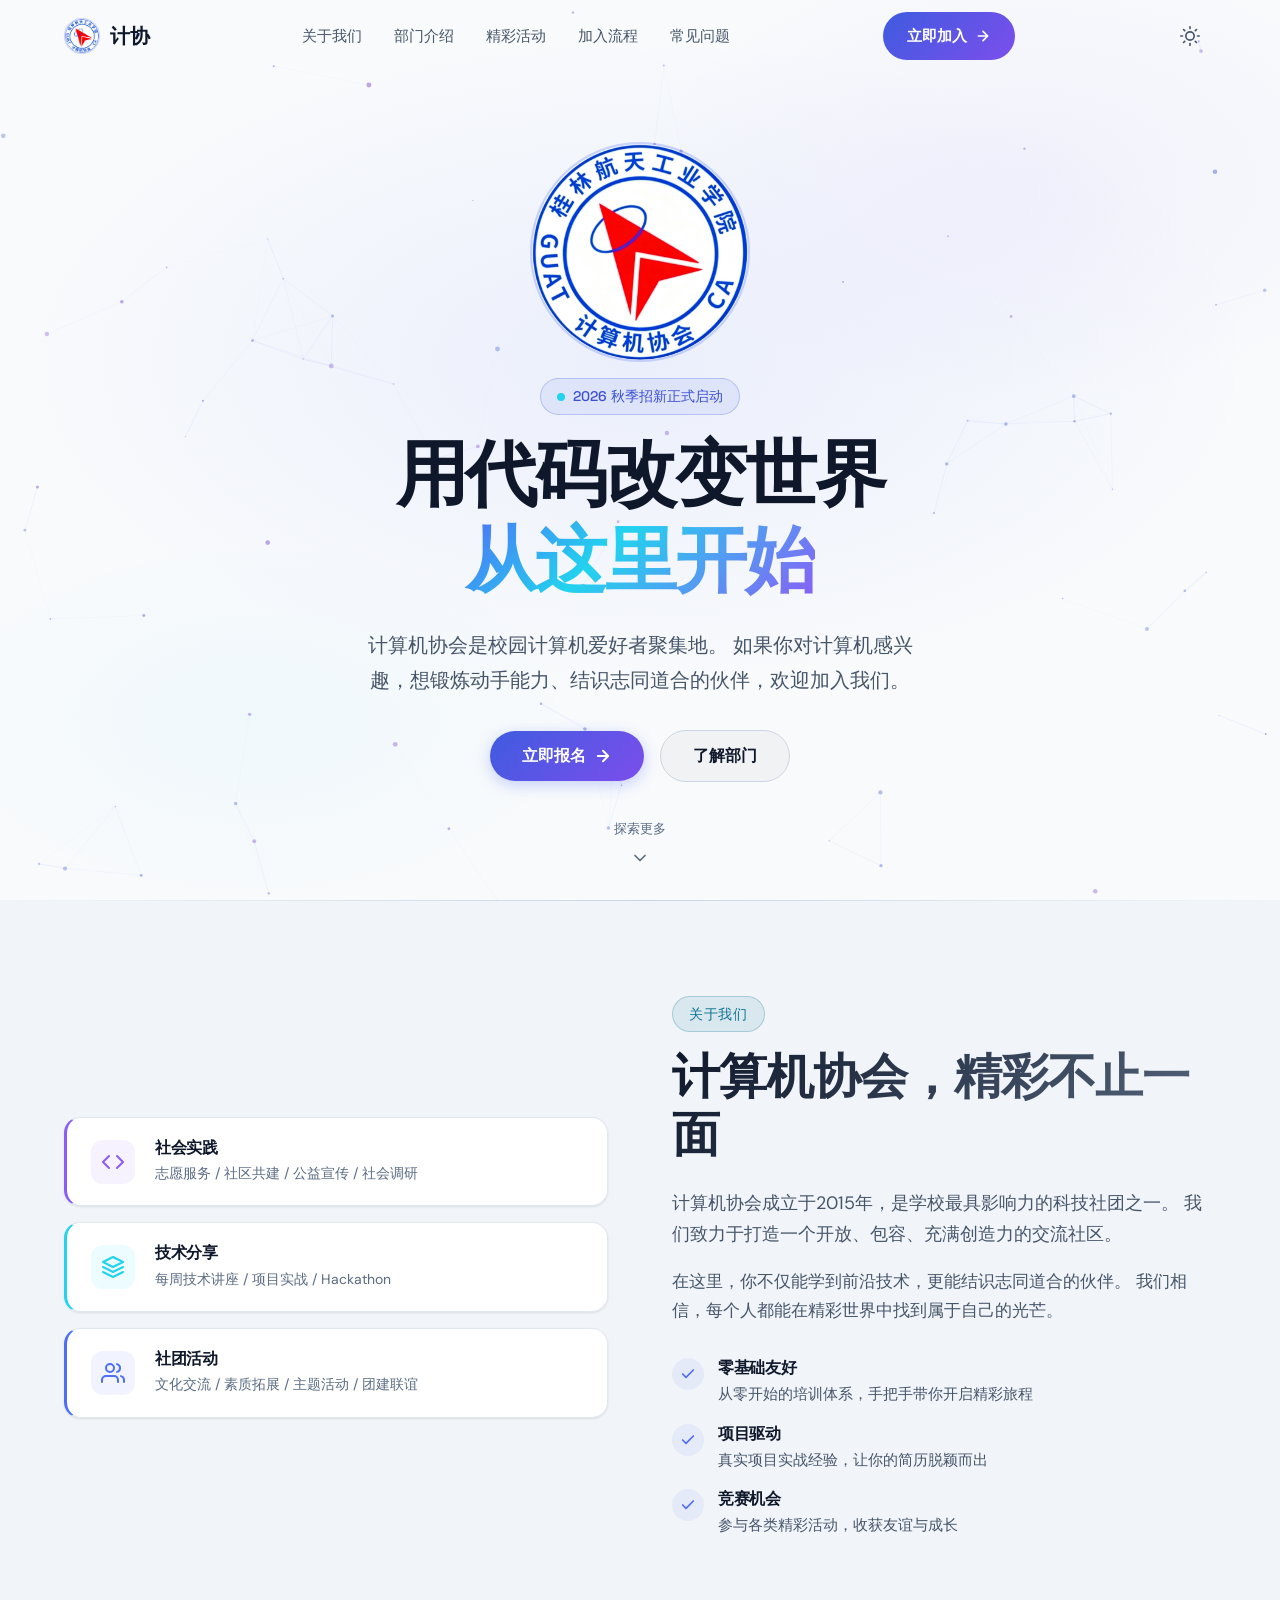
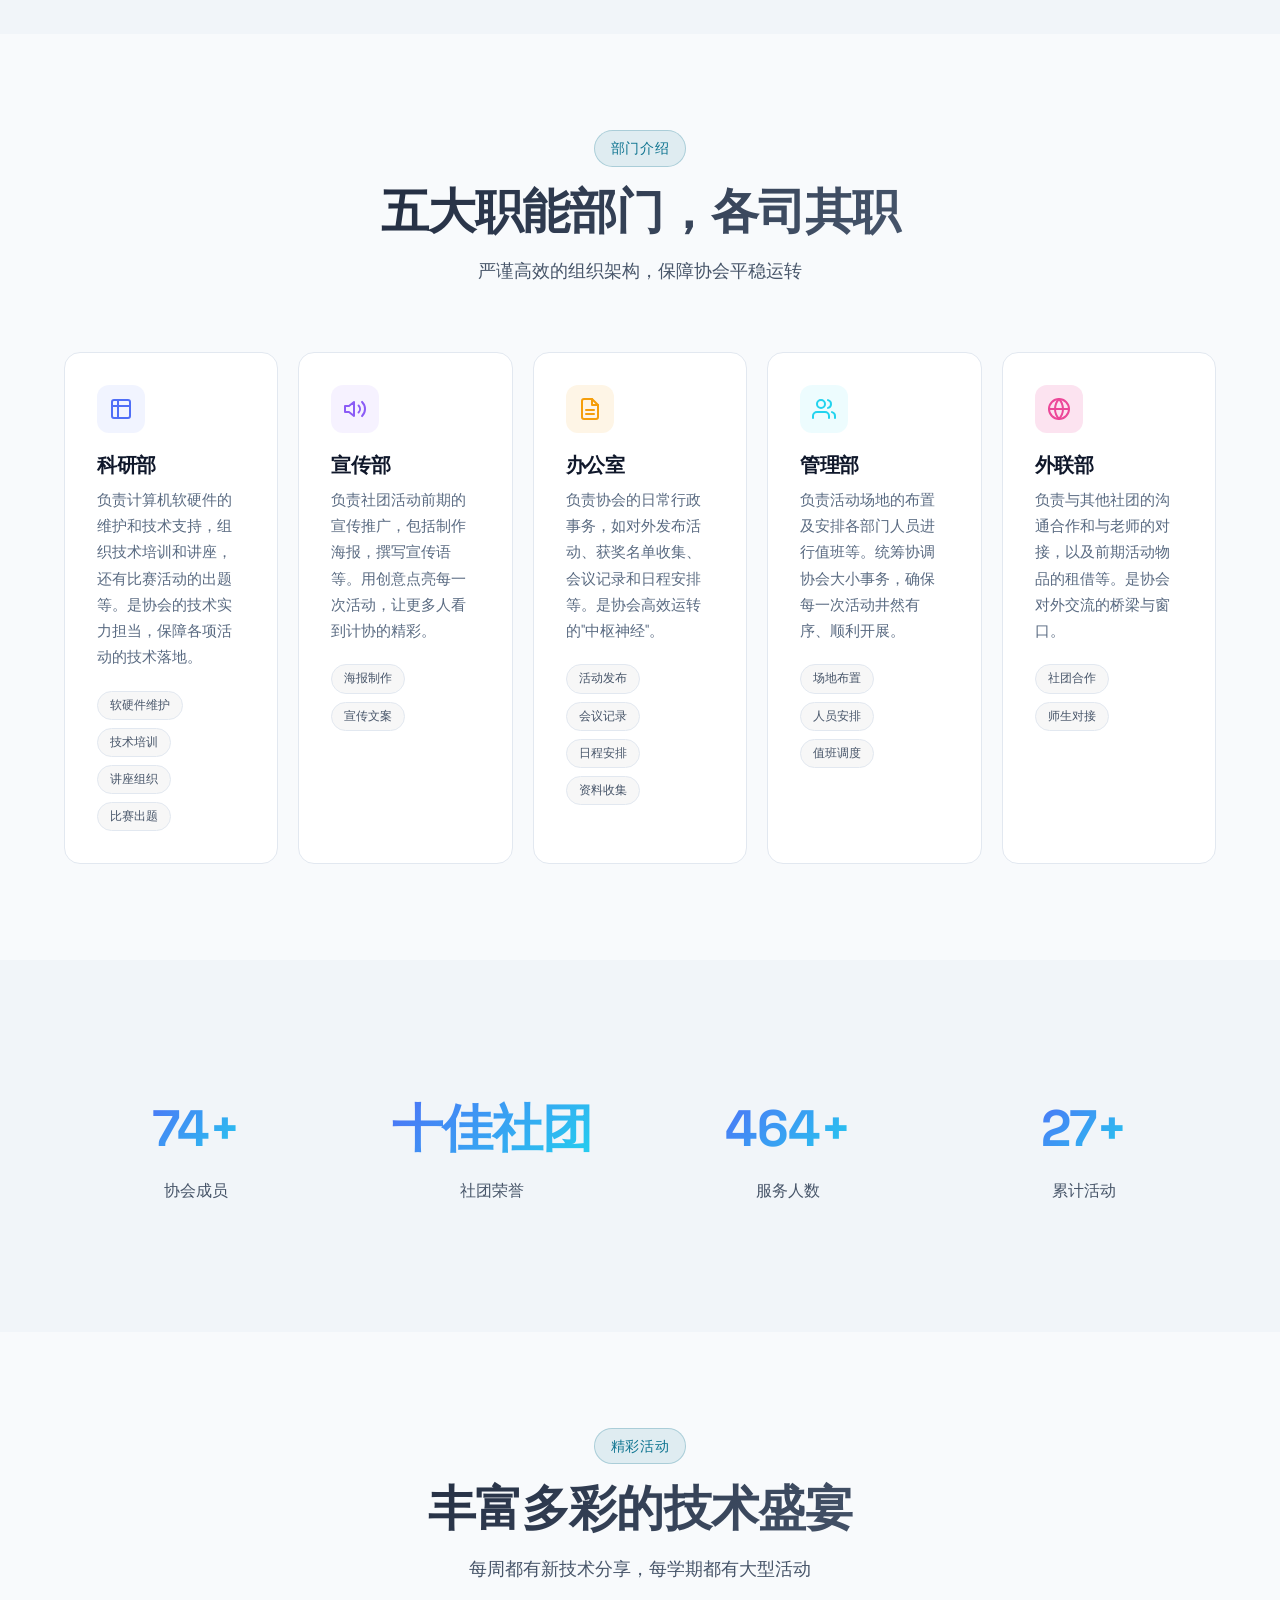
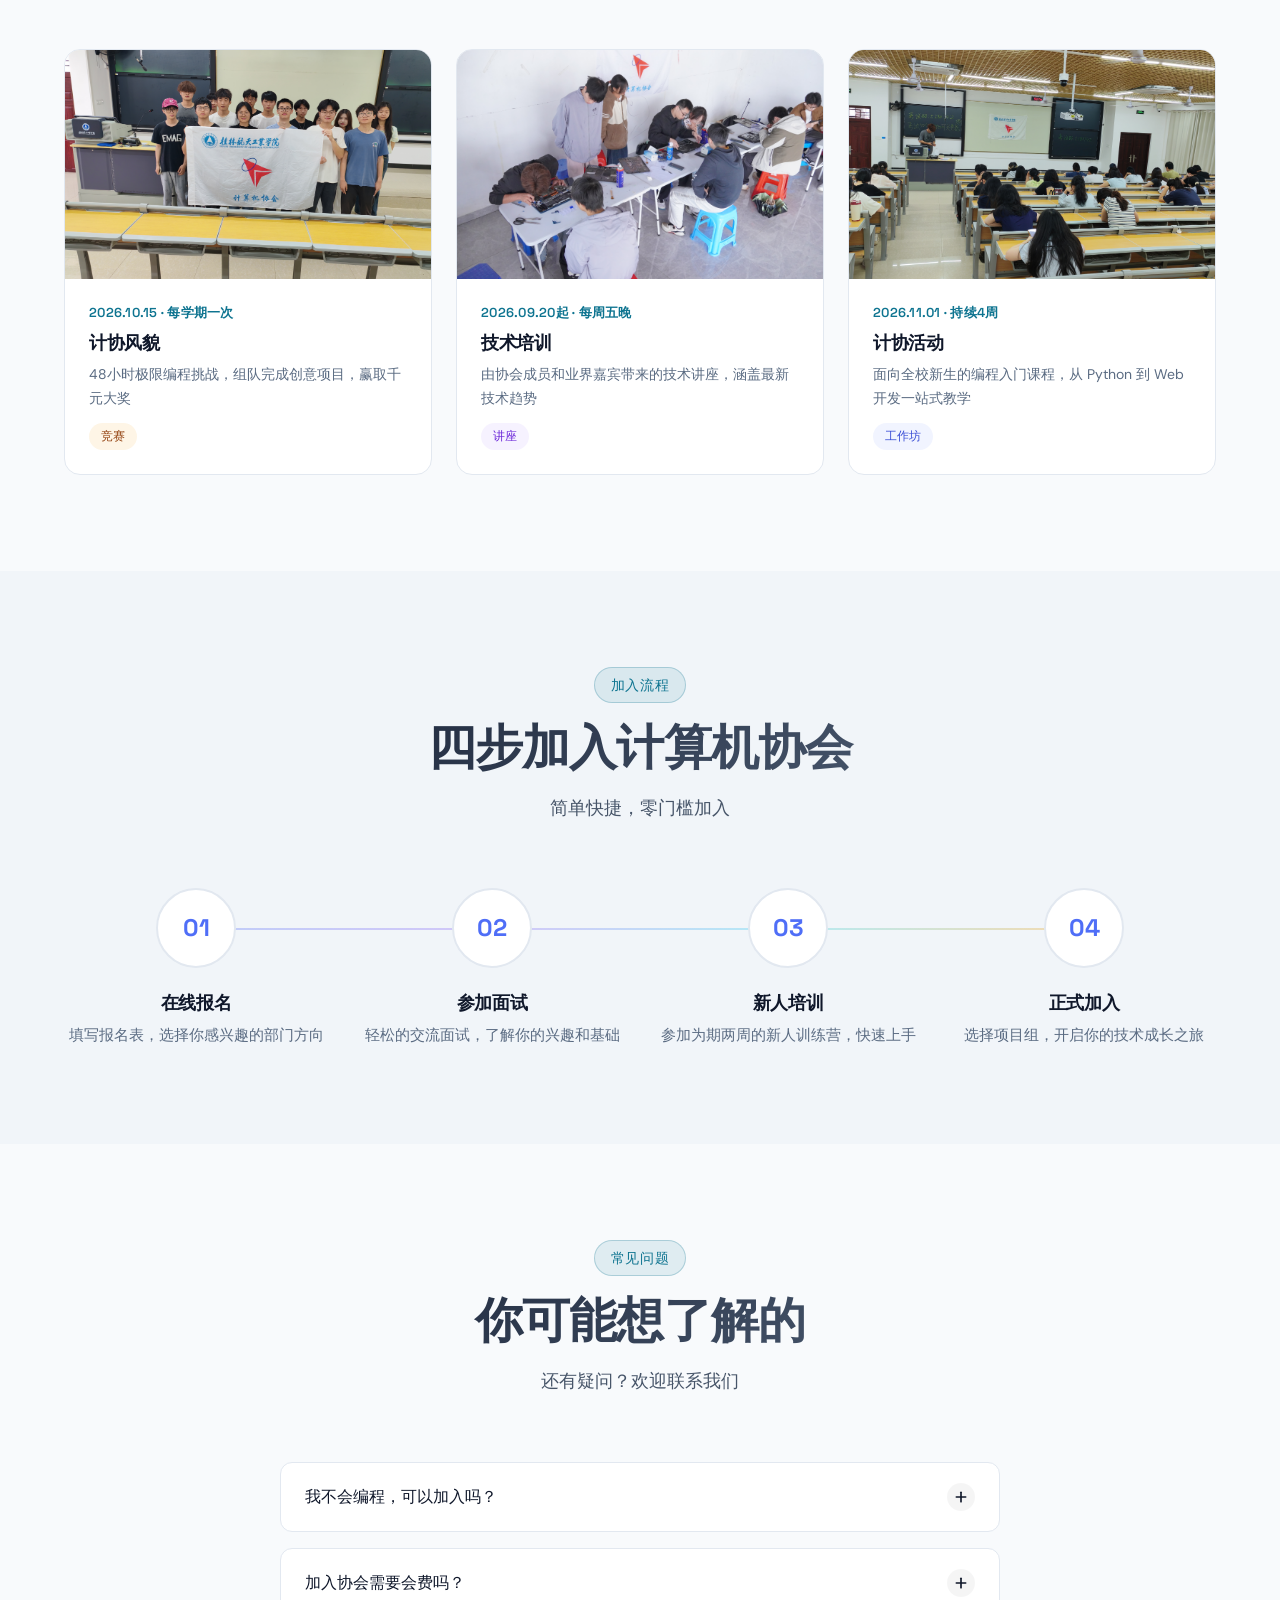
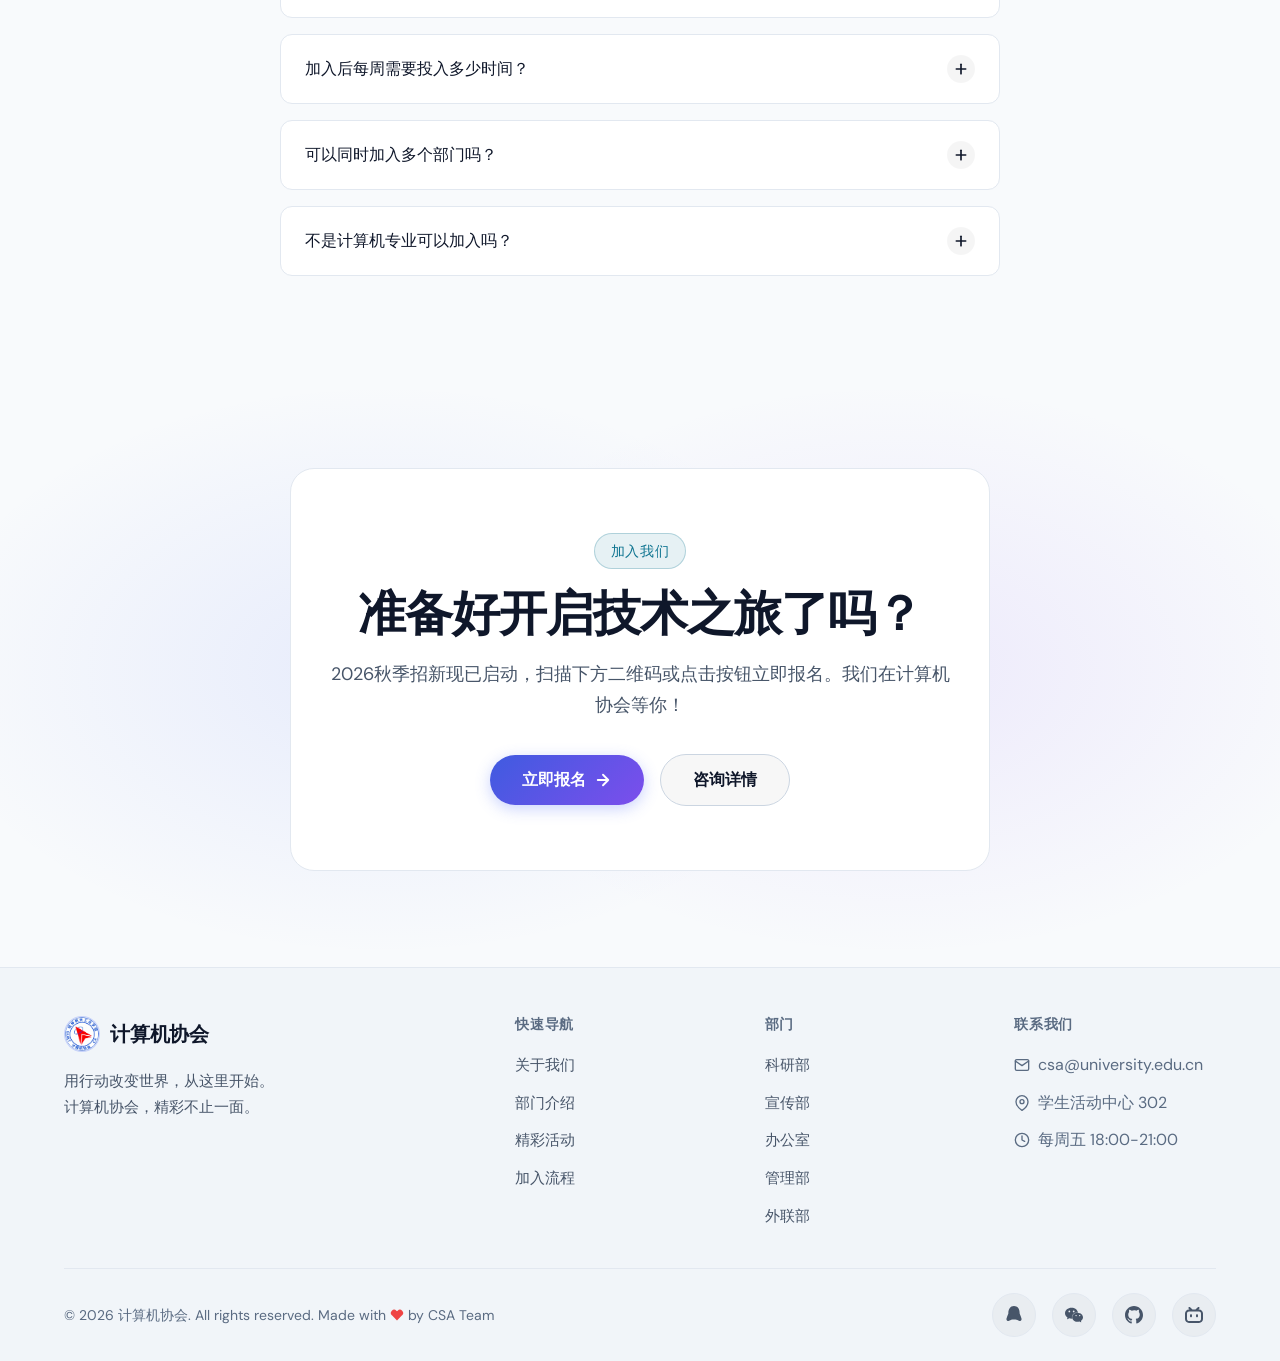
==== commit df8e6fc7: "Publish 2026 computer association recruitment site" ====
--- a/index.html
+++ b/index.html
@@ -1,5 +1,5 @@
 <!DOCTYPE html>
-<html lang="zh-CN">
+<html lang="zh-CN" class="no-js">
 <head>
     <meta charset="UTF-8">
     <meta name="viewport" content="width=device-width, initial-scale=1.0, viewport-fit=cover">
@@ -24,7 +24,6 @@
         <div class="navbar-inner">
             <a href="#hero" class="nav-logo" aria-label="计算机协会首页">
                 <div class="nav-logo-icon" data-fallback="code">
-                    <!-- ★ 替换为会徽：将 src 改为实际图片路径，例如 src="assets/emblem1.png" -->
                     <img class="emblem-img" src="assets/emblem1.png" alt="计协会徽"
                          onerror="this.style.display='none';this.parentElement.setAttribute('data-fallback','show')">
                     <svg class="emblem-fallback" viewBox="0 0 24 24" fill="none" stroke="currentColor" stroke-width="2" stroke-linecap="round" stroke-linejoin="round" aria-hidden="true">
@@ -81,13 +80,15 @@
         <button class="nav-cta" onclick="closeMobileNav(); scrollToSection(event, 'cta')">立即加入</button>
     </div>
 
+    <!-- ==================== MAIN CONTENT ==================== -->
+    <main id="main">
+
     <!-- ==================== HERO SECTION ==================== -->
     <section class="hero" id="hero">
         <canvas class="hero-canvas" id="heroCanvas" aria-hidden="true"></canvas>
         <div class="hero-bg-gradient" aria-hidden="true"></div>
 
         <div class="hero-content">
-            <!-- ★ 替换为会徽：将 src 改为实际图片路径 -->
             <div class="hero-emblem">
                 <img class="hero-emblem-img" src="assets/emblem1.png" alt="计算机协会会徽"
                      onerror="this.style.display='none';this.parentElement.classList.add('no-img')">
@@ -109,8 +110,8 @@
             </h1>
 
             <p class="hero-subtitle">
-                计算机协会汇聚全校最优秀的技术爱好者。无论你是编程大神还是零基础小白，
-                这里都有属于你的舞台。编程、设计、AI、安全 —— 总有一个方向适合你。
+                计算机协会是校园计算机爱好者聚集地。
+                如果你对计算机感兴趣，想锻炼动手能力、结识志同道合的伙伴，欢迎加入我们。
             </p>
 
             <div class="hero-actions">
@@ -147,8 +148,8 @@
                                 </svg>
                             </div>
                             <div>
-                                <h4>编程开发</h4>
-                                <p>Web / 移动端 / 后端 / 游戏开发</p>
+                                <h4>社会实践</h4>
+                                <p>志愿服务 / 社区共建 / 公益宣传 / 社会调研</p>
                             </div>
                         </div>
                         <div class="about-card">
@@ -169,8 +170,8 @@
                                 </svg>
                             </div>
                             <div>
-                                <h4>竞赛团队</h4>
-                                <p>ACM / CTF / 数学建模 / 创新创业</p>
+                                <h4>社团活动</h4>
+                                <p>文化交流 / 素质拓展 / 主题活动 / 团建联谊</p>
                             </div>
                         </div>
                     </div>
@@ -178,14 +179,14 @@
 
                 <div class="about-text">
                     <span class="section-tag">关于我们</span>
-                    <h2 class="section-title">计算机协会，不止于代码</h2>
+                    <h2 class="section-title">计算机协会，精彩不止一面</h2>
                     <p class="about-lead">
                         计算机协会成立于2015年，是学校最具影响力的科技社团之一。
-                        我们致力于打造一个开放、包容、充满创造力的技术社区。
+                        我们致力于打造一个开放、包容、充满创造力的交流社区。
                     </p>
                     <p>
                         在这里，你不仅能学到前沿技术，更能结识志同道合的伙伴。
-                        我们相信，每个人都能在技术世界中找到属于自己的光芒。
+                        我们相信，每个人都能在精彩世界中找到属于自己的光芒。
                     </p>
 
                     <div class="about-features">
@@ -195,7 +196,7 @@
                             </div>
                             <div class="about-feature-text">
                                 <h4>零基础友好</h4>
-                                <p>从零开始的培训体系，手把手带你入门编程世界</p>
+                                <p>从零开始的培训体系，手把手带你开启精彩旅程</p>
                             </div>
                         </div>
                         <div class="about-feature">
@@ -213,7 +214,7 @@
                             </div>
                             <div class="about-feature-text">
                                 <h4>竞赛机会</h4>
-                                <p>参加ACM、CTF等高水平竞赛，赢取荣誉与奖金</p>
+                                <p>参与各类精彩活动，收获友谊与成长</p>
                             </div>
                         </div>
                     </div>
@@ -227,8 +228,8 @@
         <div class="container">
             <div class="section-header reveal">
                 <span class="section-tag">部门介绍</span>
-                <h2 class="section-title">五大部门，总有一个适合你</h2>
-                <p class="section-desc">无论你擅长什么，都能找到属于自己的舞台</p>
+                <h2 class="section-title">五大职能部门，各司其职</h2>
+                <p class="section-desc">严谨高效的组织架构，保障协会平稳运转</p>
             </div>
 
             <div class="bento-grid">
@@ -240,12 +241,12 @@
                         </svg>
                     </div>
                     <h3>科研部</h3>
-                    <p>协会的学术核心。负责组织科研项目申报、学术竞赛备战、论文写作指导和技术前沿追踪。带领成员参与大创项目、挑战杯、计算机设计大赛等高水平赛事，用科研实力为协会赢得荣誉。</p>
+                    <p>负责计算机软硬件的维护和技术支持，组织技术培训和讲座，还有比赛活动的出题等。是协会的技术实力担当，保障各项活动的技术落地。</p>
                     <div class="bento-tags">
-                        <span class="bento-tag">大创项目</span>
-                        <span class="bento-tag">学术竞赛</span>
-                        <span class="bento-tag">论文指导</span>
-                        <span class="bento-tag">技术研究</span>
+                        <span class="bento-tag">软硬件维护</span>
+                        <span class="bento-tag">技术培训</span>
+                        <span class="bento-tag">讲座组织</span>
+                        <span class="bento-tag">比赛出题</span>
                     </div>
                 </div>
 
@@ -257,11 +258,10 @@
                         </svg>
                     </div>
                     <h3>宣传部</h3>
-                    <p>协会的形象担当。负责公众号运营、海报设计、活动摄影、视频剪辑和品牌建设。用创意和审美传递协会声音，让每一次活动都被看见。</p>
+                    <p>负责社团活动前期的宣传推广，包括制作海报，撰写宣传语等。用创意点亮每一次活动，让更多人看到计协的精彩。</p>
                     <div class="bento-tags">
-                        <span class="bento-tag">公众号运营</span>
-                        <span class="bento-tag">平面设计</span>
-                        <span class="bento-tag">摄影剪辑</span>
+                        <span class="bento-tag">海报制作</span>
+                        <span class="bento-tag">宣传文案</span>
                     </div>
                 </div>
 
@@ -273,11 +273,12 @@
                         </svg>
                     </div>
                     <h3>办公室</h3>
-                    <p>协会的运转中枢。负责会议记录、档案管理、物资统筹、排班调度和内部通知。确保协会日常运作有条不紊，是各部门高效协作的润滑剂。</p>
+                    <p>负责协会的日常行政事务，如对外发布活动、获奖名单收集、会议记录和日程安排等。是协会高效运转的"中枢神经"。</p>
                     <div class="bento-tags">
-                        <span class="bento-tag">档案管理</span>
+                        <span class="bento-tag">活动发布</span>
                         <span class="bento-tag">会议记录</span>
-                        <span class="bento-tag">物资统筹</span>
+                        <span class="bento-tag">日程安排</span>
+                        <span class="bento-tag">资料收集</span>
                     </div>
                 </div>
 
@@ -289,11 +290,11 @@
                         </svg>
                     </div>
                     <h3>管理部</h3>
-                    <p>协会的组织大脑。负责成员招新与考核、活动出勤管理、绩效评估和团队建设。制定规章制度，优化工作流程，让每一位成员都能在协会中成长。</p>
+                    <p>负责活动场地的布置及安排各部门人员进行值班等。统筹协调协会大小事务，确保每一次活动井然有序、顺利开展。</p>
                     <div class="bento-tags">
-                        <span class="bento-tag">成员管理</span>
-                        <span class="bento-tag">绩效考核</span>
-                        <span class="bento-tag">制度建设</span>
+                        <span class="bento-tag">场地布置</span>
+                        <span class="bento-tag">人员安排</span>
+                        <span class="bento-tag">值班调度</span>
                     </div>
                 </div>
 
@@ -305,11 +306,10 @@
                         </svg>
                     </div>
                     <h3>外联部</h3>
-                    <p>协会的对外窗口。负责与企业洽谈赞助合作、与其他社团联动交流、对接校内外资源。为协会争取经费支持和合作机会，拓展协会的影响力边界。</p>
+                    <p>负责与其他社团的沟通合作和与老师的对接，以及前期活动物品的租借等。是协会对外交流的桥梁与窗口。</p>
                     <div class="bento-tags">
-                        <span class="bento-tag">商家赞助</span>
-                        <span class="bento-tag">校际合作</span>
-                        <span class="bento-tag">活动对接</span>
+                        <span class="bento-tag">社团合作</span>
+                        <span class="bento-tag">师生对接</span>
                     </div>
                 </div>
             </div>
@@ -321,20 +321,20 @@
         <div class="container">
             <div class="stats-grid">
                 <div class="stat-item reveal">
+                    <div class="stat-number" data-count="80">0</div>
+                    <div class="stat-label">协会成员</div>
+                </div>
+                <div class="stat-item reveal reveal-delay-1">
+                    <div class="stat-number" data-count="十佳社团">0</div>
+                    <div class="stat-label">社团荣誉</div>
+                </div>
+                <div class="stat-item reveal reveal-delay-2">
                     <div class="stat-number" data-count="500">0</div>
-                    <div class="stat-label">累计会员</div>
-                </div>
-                <div class="stat-item reveal reveal-delay-1">
+                    <div class="stat-label">服务人数</div>
+                </div>
+                <div class="stat-item reveal reveal-delay-3">
                     <div class="stat-number" data-count="30">0</div>
-                    <div class="stat-label">竞赛奖项</div>
-                </div>
-                <div class="stat-item reveal reveal-delay-2">
-                    <div class="stat-number" data-count="50">0</div>
-                    <div class="stat-label">年度活动</div>
-                </div>
-                <div class="stat-item reveal reveal-delay-3">
-                    <div class="stat-number" data-count="15">0</div>
-                    <div class="stat-label">合作企业</div>
+                    <div class="stat-label">累计活动</div>
                 </div>
             </div>
         </div>
@@ -352,13 +352,18 @@
             <div class="events-grid">
                 <div class="event-card reveal">
                     <div class="event-image hackathon">
-                        <svg width="48" height="48" viewBox="0 0 24 24" fill="none" stroke="rgba(139,92,246,0.6)" stroke-width="1.5" stroke-linecap="round" stroke-linejoin="round">
-                            <rect x="2" y="3" width="20" height="14" rx="2"/><line x1="8" y1="21" x2="16" y2="21"/><line x1="12" y1="17" x2="12" y2="21"/>
-                        </svg>
+                        <img class="event-img" src="assets/fengmao.jpg" alt="计协风貌"
+                             onerror="this.style.display='none';this.parentElement.classList.add('no-img')">
+                        <div class="event-img-fallback">
+                            <svg width="48" height="48" viewBox="0 0 24 24" fill="none" stroke="rgba(139,92,246,0.6)" stroke-width="1.5" stroke-linecap="round" stroke-linejoin="round">
+                                <rect x="2" y="3" width="20" height="14" rx="2"/><line x1="8" y1="21" x2="16" y2="21"/><line x1="12" y1="17" x2="12" y2="21"/>
+                            </svg>
+                            <span>点击添加图片</span>
+                        </div>
                     </div>
                     <div class="event-body">
                         <div class="event-date">2026.10.15 · 每学期一次</div>
-                        <h3>Hackathon 黑客马拉松</h3>
+                        <h3>计协风貌</h3>
                         <p>48小时极限编程挑战，组队完成创意项目，赢取千元大奖</p>
                         <span class="event-tag competition">竞赛</span>
                     </div>
@@ -366,13 +371,18 @@
 
                 <div class="event-card reveal reveal-delay-1">
                     <div class="event-image techtalk">
-                        <svg width="48" height="48" viewBox="0 0 24 24" fill="none" stroke="rgba(34,211,238,0.6)" stroke-width="1.5" stroke-linecap="round" stroke-linejoin="round">
-                            <path d="M14 2H6a2 2 0 0 0-2 2v16a2 2 0 0 0 2 2h12a2 2 0 0 0 2-2V8z"/><polyline points="14 2 14 8 20 8"/><line x1="16" y1="13" x2="8" y2="13"/><line x1="16" y1="17" x2="8" y2="17"/><polyline points="10 9 9 9 8 9"/>
-                        </svg>
+                        <img class="event-img" src="assets/peixun.JPG" alt="技术培训"
+                             onerror="this.style.display='none';this.parentElement.classList.add('no-img')">
+                        <div class="event-img-fallback">
+                            <svg width="48" height="48" viewBox="0 0 24 24" fill="none" stroke="rgba(34,211,238,0.6)" stroke-width="1.5" stroke-linecap="round" stroke-linejoin="round">
+                                <path d="M14 2H6a2 2 0 0 0-2 2v16a2 2 0 0 0 2 2h12a2 2 0 0 0 2-2V8z"/><polyline points="14 2 14 8 20 8"/><line x1="16" y1="13" x2="8" y2="13"/><line x1="16" y1="17" x2="8" y2="17"/><polyline points="10 9 9 9 8 9"/>
+                            </svg>
+                            <span>点击添加图片</span>
+                        </div>
                     </div>
                     <div class="event-body">
                         <div class="event-date">2026.09.20起 · 每周五晚</div>
-                        <h3>Tech Talk 技术分享会</h3>
+                        <h3>技术培训</h3>
                         <p>由协会成员和业界嘉宾带来的技术讲座，涵盖最新技术趋势</p>
                         <span class="event-tag talk">讲座</span>
                     </div>
@@ -380,13 +390,18 @@
 
                 <div class="event-card reveal reveal-delay-2">
                     <div class="event-image bootcamp">
-                        <svg width="48" height="48" viewBox="0 0 24 24" fill="none" stroke="rgba(16,185,129,0.6)" stroke-width="1.5" stroke-linecap="round" stroke-linejoin="round">
-                            <circle cx="12" cy="12" r="10"/><path d="M9.09 9a3 3 0 0 1 5.83 1c0 2-3 3-3 3"/><line x1="12" y1="17" x2="12.01" y2="17"/>
-                        </svg>
+                        <img class="event-img" src="assets/huodong.jpg" alt="计协活动"
+                             onerror="this.style.display='none';this.parentElement.classList.add('no-img')">
+                        <div class="event-img-fallback">
+                            <svg width="48" height="48" viewBox="0 0 24 24" fill="none" stroke="rgba(16,185,129,0.6)" stroke-width="1.5" stroke-linecap="round" stroke-linejoin="round">
+                                <circle cx="12" cy="12" r="10"/><path d="M9.09 9a3 3 0 0 1 5.83 1c0 2-3 3-3 3"/><line x1="12" y1="17" x2="12.01" y2="17"/>
+                            </svg>
+                            <span>点击添加图片</span>
+                        </div>
                     </div>
                     <div class="event-body">
                         <div class="event-date">2026.11.01 · 持续4周</div>
-                        <h3>零基础编程训练营</h3>
+                        <h3>计协活动</h3>
                         <p>面向全校新生的编程入门课程，从 Python 到 Web 开发一站式教学</p>
                         <span class="event-tag workshop">工作坊</span>
                     </div>
@@ -462,7 +477,7 @@
                     </button>
                     <div class="faq-answer">
                         <div class="faq-answer-inner">
-                            协会每学期收取少量会费（约50元），用于活动场地、设备维护、竞赛报名等支出。所有费用公开透明，定期公示使用情况。我们也会通过赞助和项目合作来补贴活动经费。
+                            协会每学期一般不收取会费，除个别特殊情况外，完全免费加入。
                         </div>
                     </div>
                 </div>
@@ -534,6 +549,7 @@
         </div>
     </section>
 
+    </main>
     <!-- ==================== FOOTER ==================== -->
     <footer class="footer" id="footer">
         <div class="container">
@@ -550,7 +566,7 @@
                         </div>
                         计算机协会
                     </a>
-                    <p>用代码改变世界，从这里开始。<br>计算机协会，不止于代码。</p>
+                    <p>用行动改变世界，从这里开始。<br>计算机协会，精彩不止一面。</p>
                 </div>
 
                 <div>
@@ -579,33 +595,34 @@
                     <ul class="footer-links">
                         <li class="footer-contact-row">
                             <svg width="16" height="16" viewBox="0 0 24 24" fill="none" stroke="currentColor" stroke-width="2" stroke-linecap="round" stroke-linejoin="round"><path d="M4 4h16c1.1 0 2 .9 2 2v12c0 1.1-.9 2-2 2H4c-1.1 0-2-.9-2-2V6c0-1.1.9-2 2-2z"/><polyline points="22,6 12,13 2,6"/></svg>
-                            暂时没有
+                            csa@university.edu.cn
                         </li>
                         <li class="footer-contact-row">
                             <svg width="16" height="16" viewBox="0 0 24 24" fill="none" stroke="currentColor" stroke-width="2" stroke-linecap="round" stroke-linejoin="round"><path d="M21 10c0 7-9 13-9 13s-9-6-9-13a9 9 0 0 1 18 0z"/><circle cx="12" cy="10" r="3"/></svg>
-                            上头没批办公室
+                            学生活动中心 302
                         </li>
                         <li class="footer-contact-row">
                             <svg width="16" height="16" viewBox="0 0 24 24" fill="none" stroke="currentColor" stroke-width="2" stroke-linecap="round" stroke-linejoin="round"><circle cx="12" cy="12" r="10"/><polyline points="12 6 12 12 16 14"/></svg>
-                            没批办公室所以没有开放时间
+                            每周五 18:00-21:00
                         </li>
                     </ul>
                 </div>
             </div>
 
             <div class="footer-bottom">
-                <p>© 2026 计算机协会. All rights reserved. Made with <svg width="14" height="14" viewBox="0 0 24 24" fill="#EF4444" stroke="none" style="display:inline;vertical-align:-2px;"><path d="M20.84 4.61a5.5 5.5 0 0 0-7.78 0L12 5.67l-1.06-1.06a5.5 5.5 0 0 0-7.78 7.78l1.06 1.06L12 21.23l7.78-7.78 1.06-1.06a5.5 5.5 0 0 0 0-7.78z"/></svg> by 科研部老登</p>
+                <p>© 2026 计算机协会. All rights reserved. Made with <svg width="14" height="14" viewBox="0 0 24 24" fill="#EF4444" stroke="none" style="display:inline;vertical-align:-2px;"><path d="M20.84 4.61a5.5 5.5 0 0 0-7.78 0L12 5.67l-1.06-1.06a5.5 5.5 0 0 0-7.78 7.78l1.06 1.06L12 21.23l7.78-7.78 1.06-1.06a5.5 5.5 0 0 0 0-7.78z"/></svg> by CSA Team</p>
+                <!-- ★ QQ/微信扫码入口（群二维码），GitHub/Bilibili 为真实外链，请替换为协会账号 -->
                 <div class="footer-social">
-                    <a href="#" aria-label="QQ" title="QQ群">
+                    <a href="#" aria-label="加入QQ群（扫码）" title="QQ群" onclick="event.preventDefault(); openQRModal();">
                         <svg width="18" height="18" viewBox="0 0 24 24" fill="currentColor"><path d="M21.395 15.035a39.548 39.548 0 0 0-.803-2.264l-1.079-2.695c.001-.032.014-.562.014-.836C19.527 4.661 17.188 0 12 0S4.473 4.661 4.473 9.24c0 .274.013.804.014.836L3.426 12.77a42.71 42.71 0 0 0-.803 2.264C1.003 18.546 2.38 20 4.53 20c.612 0 1.128-.326 1.657-.704 1.077-.77 2.478-1.447 5.813-1.447s4.736.677 5.813 1.447c.529.378 1.045.704 1.657.704 2.15 0 3.527-1.454 1.925-4.965z"/></svg>
                     </a>
-                    <a href="#" aria-label="微信" title="微信公众号">
+                    <a href="#" aria-label="关注微信公众号（扫码）" title="微信公众号" onclick="event.preventDefault(); openQRModal();">
                         <svg width="18" height="18" viewBox="0 0 24 24" fill="currentColor"><path d="M8.691 2.188C3.891 2.188 0 5.476 0 9.53c0 2.212 1.17 4.203 3.002 5.55a.59.59 0 0 1 .213.665l-.39 1.48c-.019.07-.048.141-.048.213 0 .163.13.295.29.295a.326.326 0 0 0 .167-.054l1.903-1.114a.864.864 0 0 1 .717-.098 10.16 10.16 0 0 0 2.837.403c.276 0 .543-.027.811-.05-.857-2.578.157-4.972 1.932-6.446 1.703-1.415 3.882-1.98 5.853-1.838-.576-3.583-4.196-6.348-8.596-6.348zM5.785 5.991c.642 0 1.162.529 1.162 1.18a1.17 1.17 0 0 1-1.162 1.178A1.17 1.17 0 0 1 4.623 7.17c0-.651.52-1.18 1.162-1.18zm5.813 0c.642 0 1.162.529 1.162 1.18a1.17 1.17 0 0 1-1.162 1.178 1.17 1.17 0 0 1-1.162-1.178c0-.651.52-1.18 1.162-1.18zm5.34 2.867c-1.797-.052-3.746.512-5.28 1.786-1.72 1.428-2.687 3.72-1.78 6.22.942 2.453 3.666 4.229 6.884 4.229.826 0 1.622-.12 2.361-.336a.722.722 0 0 1 .598.082l1.584.926a.272.272 0 0 0 .14.047c.134 0 .24-.111.24-.247 0-.06-.023-.12-.038-.177l-.327-1.233a.582.582 0 0 1-.023-.156.49.49 0 0 1 .201-.398C23.024 18.48 24 16.82 24 14.98c0-3.21-2.931-5.952-7.062-6.122zm-2.18 2.988c.535 0 .969.44.969.982a.976.976 0 0 1-.969.983.976.976 0 0 1-.969-.983c0-.542.434-.982.97-.982zm4.844 0c.535 0 .969.44.969.982a.976.976 0 0 1-.969.983.976.976 0 0 1-.969-.983c0-.542.434-.982.97-.982z"/></svg>
                     </a>
-                    <a href="#" aria-label="GitHub" title="GitHub">
+                    <a href="https://github.com" target="_blank" rel="noopener noreferrer" aria-label="GitHub（在新标签打开）" title="GitHub">
                         <svg width="18" height="18" viewBox="0 0 24 24" fill="currentColor"><path d="M12 0C5.374 0 0 5.373 0 12c0 5.302 3.438 9.8 8.207 11.387.599.111.793-.261.793-.577v-2.234c-3.338.726-4.033-1.416-4.033-1.416-.546-1.387-1.333-1.756-1.333-1.756-1.089-.745.083-.729.083-.729 1.205.084 1.839 1.237 1.839 1.237 1.07 1.834 2.807 1.304 3.492.997.107-.775.418-1.305.762-1.604-2.665-.305-5.467-1.334-5.467-5.931 0-1.311.469-2.381 1.236-3.221-.124-.303-.535-1.524.117-3.176 0 0 1.008-.322 3.301 1.23A11.509 11.509 0 0 1 12 5.803c1.02.005 2.047.138 3.006.404 2.291-1.552 3.297-1.23 3.297-1.23.653 1.653.242 2.874.118 3.176.77.84 1.235 1.911 1.235 3.221 0 4.609-2.807 5.624-5.479 5.921.43.372.823 1.102.823 2.222v3.293c0 .319.192.694.801.576C20.566 21.797 24 17.3 24 12c0-6.627-5.373-12-12-12z"/></svg>
                     </a>
-                    <a href="#" aria-label="Bilibili" title="B站">
+                    <a href="https://www.bilibili.com" target="_blank" rel="noopener noreferrer" aria-label="B站（在新标签打开）" title="B站">
                         <svg width="18" height="18" viewBox="0 0 24 24" fill="currentColor"><path d="M17.813 4.653h.854c1.51.054 2.769.578 3.773 1.574 1.004.995 1.524 2.249 1.56 3.76v7.36c-.036 1.51-.556 2.769-1.56 3.773s-2.262 1.524-3.773 1.56H5.333c-1.51-.036-2.769-.556-3.773-1.56S.036 18.858 0 17.347v-7.36c.036-1.511.556-2.765 1.56-3.76 1.004-.996 2.262-1.52 3.773-1.574h.774l-1.174-1.12a1.234 1.234 0 0 1-.373-.906c0-.356.124-.658.373-.907l.027-.027c.267-.249.573-.373.92-.373.347 0 .653.124.92.373L9.653 4.44c.071.071.134.142.187.213h4.267a.836.836 0 0 1 .16-.213l2.853-2.747c.267-.249.573-.373.92-.373.347 0 .662.151.929.4.267.249.391.551.391.907 0 .355-.124.657-.373.906zM5.333 7.24c-.746.018-1.373.276-1.88.773-.506.498-.769 1.13-.786 1.894v7.52c.017.764.28 1.395.786 1.893.507.498 1.134.756 1.88.773h13.334c.746-.017 1.373-.275 1.88-.773.506-.498.769-1.129.786-1.893v-7.52c-.017-.765-.28-1.396-.786-1.894-.507-.497-1.134-.755-1.88-.773zM8 11.107c.373 0 .684.124.933.373.25.249.383.569.4.96v1.173c-.017.391-.15.711-.4.96-.249.25-.56.374-.933.374s-.684-.125-.933-.374c-.25-.249-.383-.569-.4-.96V12.44c.017-.391.15-.711.4-.96.249-.249.56-.373.933-.373zm8 0c.373 0 .684.124.933.373.25.249.383.569.4.96v1.173c-.017.391-.15.711-.4.96-.249.25-.56.374-.933.374s-.684-.125-.933-.374c-.25-.249-.383-.569-.4-.96V12.44c.017-.391.15-.711.4-.96.249-.249.56-.373.933-.373z"/></svg>
                     </a>
                 </div>
@@ -635,7 +652,9 @@
 
             <div class="qr-grid">
                 <div class="qr-card">
-                    <div class="qr-placeholder">
+                    <div class="qr-placeholder has-image">
+                        <img src="assets/qq qun.png" alt="招新QQ群二维码" title="双击放大" draggable="false"
+                             onerror="this.style.display='none';this.parentElement.classList.remove('has-image')">
                         <svg width="64" height="64" viewBox="0 0 24 24" fill="none" stroke="currentColor" stroke-width="1.2" opacity="0.3">
                             <rect x="3" y="3" width="7" height="7" rx="1.5"/>
                             <rect x="14" y="3" width="7" height="7" rx="1.5"/>
@@ -648,7 +667,7 @@
                         <small>占位图 · 后续替换</small>
                     </div>
                     <h4>招新QQ群</h4>
-                    <p>扫码加入2026招新群，获取最新通知</p>
+                    <p>扫码加入2026招新群，获取最新通知 · 双击二维码可放大</p>
                 </div>
 
                 <div class="qr-card">
@@ -669,6 +688,17 @@
         </div>
     </div>
 
+    <!-- ==================== QR ZOOM LIGHTBOX ==================== -->
+    <div class="qr-zoom-overlay" id="qrZoomOverlay" role="dialog" aria-modal="true" aria-label="二维码放大预览">
+        <button class="qr-zoom-close" id="qrZoomClose" aria-label="关闭放大预览">
+            <svg width="24" height="24" viewBox="0 0 24 24" fill="none" stroke="currentColor" stroke-width="2.5" stroke-linecap="round" stroke-linejoin="round">
+                <line x1="18" y1="6" x2="6" y2="18"/><line x1="6" y1="6" x2="18" y2="18"/>
+            </svg>
+        </button>
+        <img class="qr-zoom-img" id="qrZoomImg" src="" alt="放大后的二维码" draggable="false">
+        <span class="qr-zoom-hint">点击任意位置关闭</span>
+    </div>
+
     <script src="script.js"></script>
 
 </body>
--- a/styles.css
+++ b/styles.css
@@ -6,7 +6,7 @@
             --bg-card-hover: #1E2642;
             --text-primary: #F1F5F9;
             --text-secondary: #94A3B8;
-            --text-muted: #64748B;
+            --text-muted: #8290A8;
             --accent-blue: #4F6EF7;
             --accent-blue-dim: rgba(79, 110, 247, 0.15);
             --accent-purple: #8B5CF6;
@@ -18,6 +18,7 @@
             --success: #10B981;
             --border: #1E293B;
             --border-light: #334155;
+            --gradient-brand: linear-gradient(135deg, #3F5BE0 0%, #7C4EEC 100%);
             --radius-sm: 8px;
             --radius: 12px;
             --radius-lg: 16px;
@@ -41,7 +42,7 @@
             --bg-card-hover: #F1F5F9;
             --text-primary: #0F172A;
             --text-secondary: #475569;
-            --text-muted: #64748B;
+            --text-muted: #5A6B82;
             --border: #E2E8F0;
             --border-light: #CBD5E1;
             --shadow-sm: 0 1px 2px rgba(0, 0, 0, 0.05);
@@ -109,6 +110,17 @@
         }
         [data-theme="light"] .event-image::after {
             background: linear-gradient(180deg, transparent 50%, var(--bg-card));
+        }
+        /* Light mode: darken accent-colored micro-labels for contrast */
+        [data-theme="light"] .section-tag {
+            color: #0E7490;
+            background: rgba(14, 116, 144, 0.10);
+            border-color: rgba(14, 116, 144, 0.25);
+        }
+        [data-theme="light"] .hero-badge {
+            color: #3B4FD6;
+            background: rgba(59, 79, 214, 0.08);
+            border-color: rgba(59, 79, 214, 0.25);
         }
 
 
@@ -349,8 +361,8 @@
             display: inline-flex;
             align-items: center;
             gap: 0.5rem;
-            padding: 0.625rem 1.5rem;
-            background: linear-gradient(135deg, var(--accent-blue), var(--accent-purple));
+            padding: 0.875rem 1.5rem;
+            background: var(--gradient-brand);
             color: #fff;
             font-family: 'Space Grotesk', sans-serif;
             font-weight: 600;
@@ -373,8 +385,8 @@
 
         /* Theme Toggle */
         .theme-toggle {
-            width: 40px;
-            height: 40px;
+            width: 44px;
+            height: 44px;
             border-radius: 50%;
             background: none;
             border: none;
@@ -402,7 +414,11 @@
         /* Hamburger */
         .hamburger {
             display: none;
+            width: 44px;
+            height: 44px;
             flex-direction: column;
+            align-items: center;
+            justify-content: center;
             gap: 5px;
             cursor: pointer;
             padding: 4px;
@@ -589,7 +605,7 @@
         }
 
         .btn-primary {
-            background: linear-gradient(135deg, var(--accent-blue), var(--accent-purple));
+            background: var(--gradient-brand);
             color: #fff;
             box-shadow: 0 4px 15px rgba(79, 110, 247, 0.3);
         }
@@ -773,7 +789,7 @@
             border: 1px solid var(--border);
             border-radius: var(--radius-lg);
             padding: 2rem;
-            cursor: pointer;
+            cursor: default;
             transition: background var(--transition-slow), border-color var(--transition-slow), transform var(--transition-slow), box-shadow var(--transition-slow);
             position: relative;
             overflow: hidden;
@@ -897,6 +913,7 @@
             background-clip: text;
             margin-bottom: 0.5rem;
             display: inline-block;
+            white-space: nowrap;
         }
 
         .stat-label {
@@ -917,7 +934,7 @@
             border: 1px solid var(--border);
             border-radius: var(--radius-lg);
             overflow: hidden;
-            cursor: pointer;
+            cursor: default;
             transition: transform var(--transition-slow), border-color var(--transition-slow), box-shadow var(--transition-slow);
         }
 
@@ -944,6 +961,49 @@
             position: absolute;
             inset: 0;
             background: linear-gradient(180deg, transparent 50%, var(--bg-card));
+        }
+
+        /* 图片加载成功时的样式 */
+        .event-image .event-img {
+            width: 100%;
+            height: 100%;
+            object-fit: cover;
+            display: block;
+        }
+
+        /* 占位提示层（无图时显示） */
+        .event-image .event-img-fallback {
+            position: absolute;
+            inset: 0;
+            display: flex;
+            flex-direction: column;
+            align-items: center;
+            justify-content: center;
+            gap: 0.5rem;
+            color: var(--text-muted);
+            opacity: 0.6;
+            z-index: 1;
+            pointer-events: none;
+        }
+
+        .event-image .event-img-fallback svg {
+            opacity: 0.5;
+        }
+
+        .event-image .event-img-fallback span {
+            font-size: 0.75rem;
+            font-family: 'Space Grotesk', sans-serif;
+            letter-spacing: 0.05em;
+        }
+
+        /* 有图片时隐藏占位层 */
+        .event-image:not(.no-img) .event-img-fallback {
+            display: none;
+        }
+
+        /* 有图片时去掉底部渐变遮罩，让照片完整显示 */
+        .event-image:not(.no-img)::after {
+            display: none;
         }
 
         .event-body {
@@ -978,9 +1038,15 @@
             font-weight: 500;
         }
 
-        .event-tag.workshop { background: var(--accent-blue-dim); color: var(--accent-blue); }
+        .event-tag.workshop { background: var(--accent-blue-dim); color: #7E93FF; }
         .event-tag.competition { background: var(--accent-amber-dim); color: var(--accent-amber); }
-        .event-tag.talk { background: var(--accent-purple-dim); color: var(--accent-purple); }
+        .event-tag.talk { background: var(--accent-purple-dim); color: #A78BFA; }
+        /* Light mode: darken event tag text for WCAG 4.5:1 contrast on pale tag backgrounds */
+        [data-theme="light"] .event-tag.workshop { color: #3B4FD6; }
+        [data-theme="light"] .event-tag.competition { color: #92400E; }
+        [data-theme="light"] .event-tag.talk { color: #6D28D9; }
+        /* Light mode: darken date labels for WCAG 4.5:1 contrast on white cards */
+        [data-theme="light"] .event-date { color: #0E7490; }
 
         /* ============ Join Process ============ */
         .process {
@@ -1223,8 +1289,8 @@
         }
 
         .footer-social a {
-            width: 36px;
-            height: 36px;
+            width: 44px;
+            height: 44px;
             border-radius: 50%;
             background: rgba(255, 255, 255, 0.04);
             border: 1px solid var(--border);
@@ -1243,6 +1309,12 @@
         }
 
         /* ============ Animations ============ */
+        /* No-JS fallback: keep reveal content visible when JavaScript is unavailable */
+        html.no-js .reveal {
+            opacity: 1;
+            transform: none;
+        }
+
         .reveal {
             opacity: 0;
             transform: translateY(32px);
@@ -1362,6 +1434,7 @@
 
         @media (max-width: 768px) {
             .nav-links { display: none; }
+            .navbar-inner .nav-cta { display: none; } /* duplicate CTA lives in the mobile menu */
             .hamburger { display: flex; }
 
             .bento-grid {
@@ -1432,36 +1505,6 @@
             align-items: center;
             gap: 0.5rem;
             color: var(--text-muted);
-        }
-
-        /* ============ Toast Notification ============ */
-        .toast {
-            position: fixed;
-            bottom: 2rem;
-            left: 50%;
-            transform: translateX(-50%) translateY(100px);
-            z-index: 200;
-            background: var(--bg-card);
-            border: 1px solid var(--border-light);
-            border-radius: var(--radius);
-            padding: 1rem 1.5rem;
-            color: var(--text-primary);
-            font-size: 0.9375rem;
-            box-shadow: var(--shadow-lg);
-            transition: transform 0.35s cubic-bezier(0.4, 0, 0.2, 1);
-            pointer-events: none;
-            display: flex;
-            align-items: center;
-            gap: 0.75rem;
-        }
-        .toast.show {
-            transform: translateX(-50%) translateY(0);
-        }
-        .toast-icon {
-            width: 20px;
-            height: 20px;
-            color: var(--accent-cyan);
-            flex-shrink: 0;
         }
 
         /* ============ QR Modal ============ */
@@ -1531,6 +1574,75 @@
             color: var(--text-primary);
         }
 
+        /* ============ QR Zoom Lightbox ============ */
+        .qr-zoom-overlay {
+            position: fixed;
+            inset: 0;
+            z-index: 300; /* 位于报名弹窗(200)之上 */
+            background: rgba(10, 14, 26, 0.92);
+            backdrop-filter: blur(8px);
+            -webkit-backdrop-filter: blur(8px);
+            display: flex;
+            flex-direction: column;
+            align-items: center;
+            justify-content: center;
+            gap: 1rem;
+            padding: 1.5rem;
+            opacity: 0;
+            pointer-events: none;
+            transition: opacity 0.3s ease;
+        }
+        .qr-zoom-overlay.open {
+            opacity: 1;
+            pointer-events: all;
+        }
+
+        .qr-zoom-img {
+            width: auto;
+            height: auto;
+            max-width: min(85vw, 78vh);
+            max-height: min(85vw, 78vh);
+            object-fit: contain;
+            background: #fff; /* 白底保证扫码静区 */
+            padding: 1rem;
+            border-radius: var(--radius);
+            box-shadow: var(--shadow-lg);
+        }
+
+        .qr-zoom-close {
+            position: absolute;
+            top: 1.5rem;
+            right: 1.5rem;
+            width: 44px;
+            height: 44px;
+            border-radius: 50%;
+            background: rgba(255, 255, 255, 0.08);
+            border: 1px solid rgba(255, 255, 255, 0.2);
+            color: #fff;
+            display: flex;
+            align-items: center;
+            justify-content: center;
+            cursor: pointer;
+            transition: background 0.2s ease, transform 0.2s ease;
+        }
+        .qr-zoom-close:hover {
+            background: rgba(255, 255, 255, 0.16);
+            transform: scale(1.05);
+        }
+
+        .qr-zoom-hint {
+            font-size: 0.8125rem;
+            color: rgba(255, 255, 255, 0.55);
+            letter-spacing: 0.03em;
+        }
+
+        /* 可放大的二维码图片提示 */
+        .qr-placeholder.has-image img {
+            cursor: zoom-in;
+            user-select: none;
+            -webkit-user-select: none;
+        }
+
         .modal-title {
             margin: 0.75rem 0 0.5rem;
             font-size: 1.75rem;
@@ -1584,6 +1696,22 @@
         .qr-placeholder small {
             font-size: 0.6875rem;
             opacity: 0.5;
+        }
+        /* 已加载图片的占位框：虚线变实线，填充图片 */
+        .qr-placeholder.has-image {
+            border-style: solid;
+            border-color: var(--border-light);
+            padding: 8px;
+            background: #fff;
+        }
+        .qr-placeholder.has-image img {
+            width: 100%;
+            height: 100%;
+            object-fit: contain;
+            display: block;
+        }
+        .qr-placeholder.has-image > :not(img) {
+            display: none;
         }
 
         .qr-card h4 {
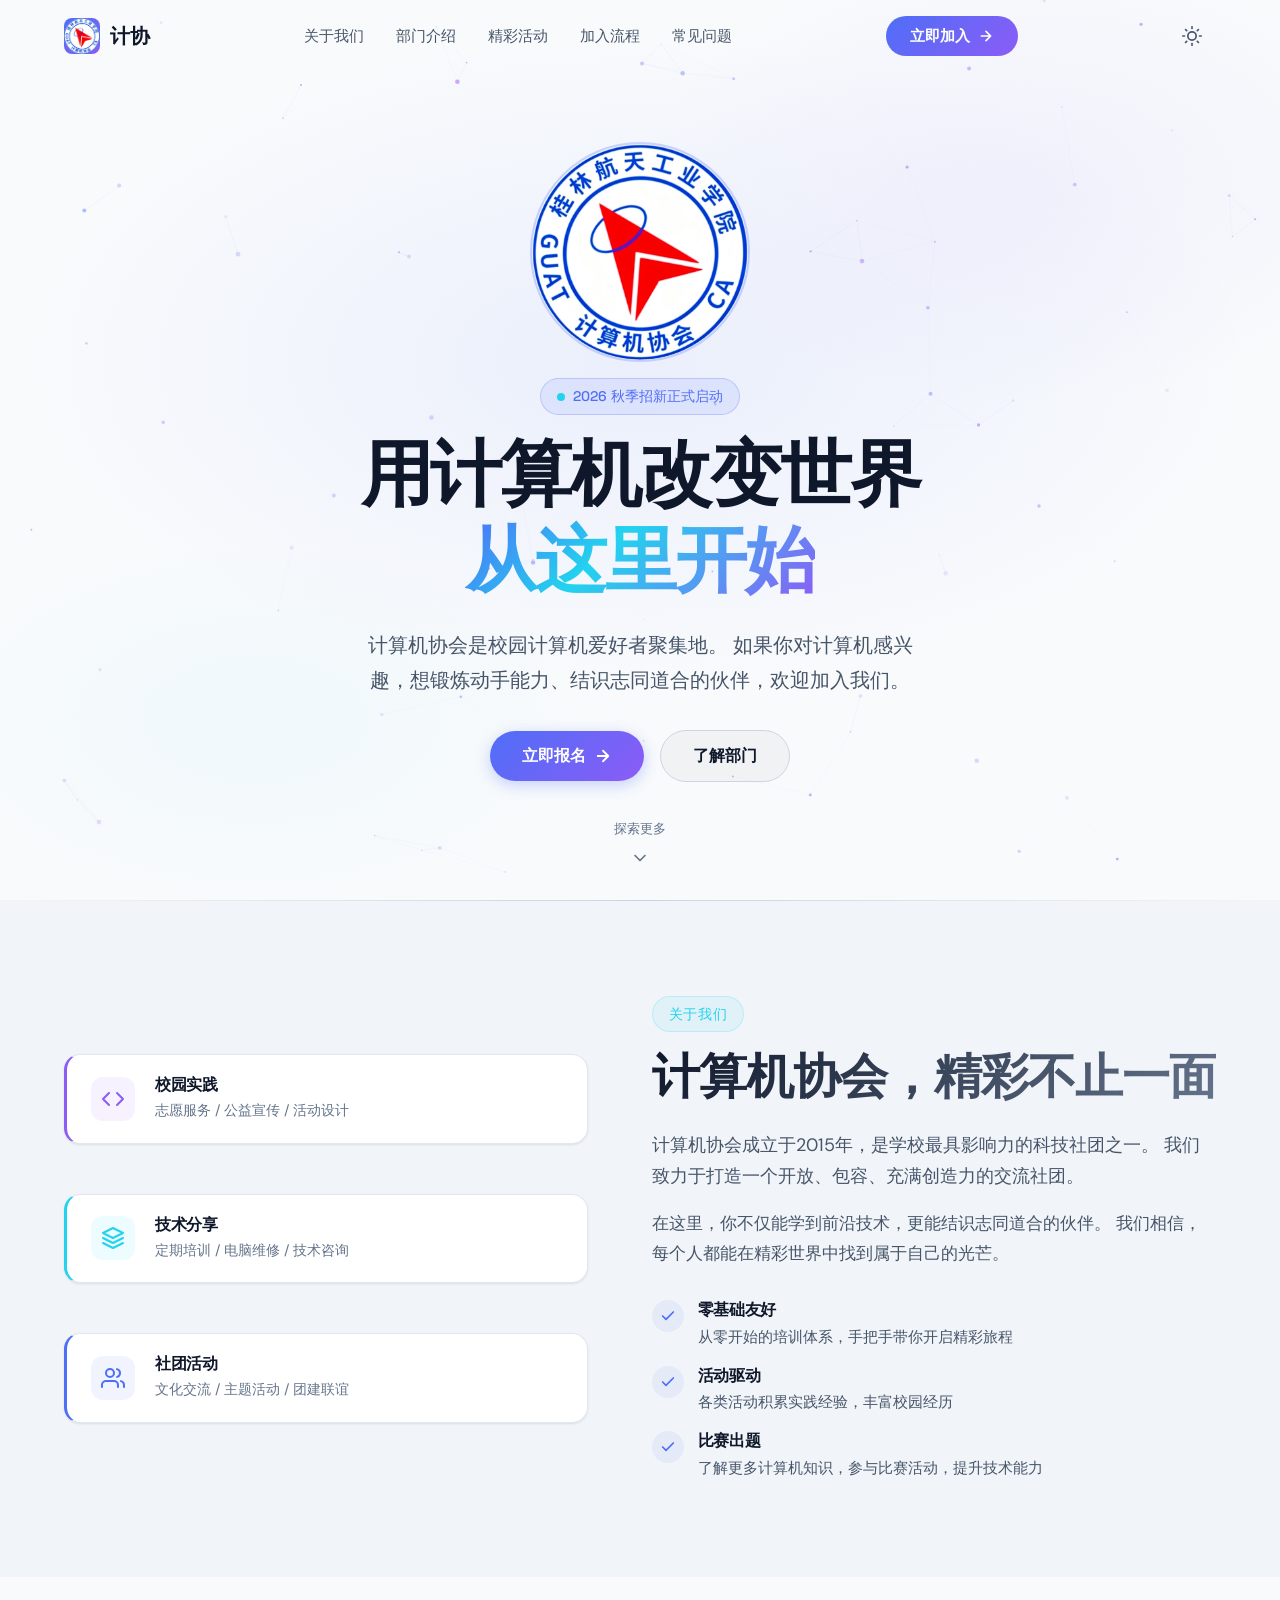
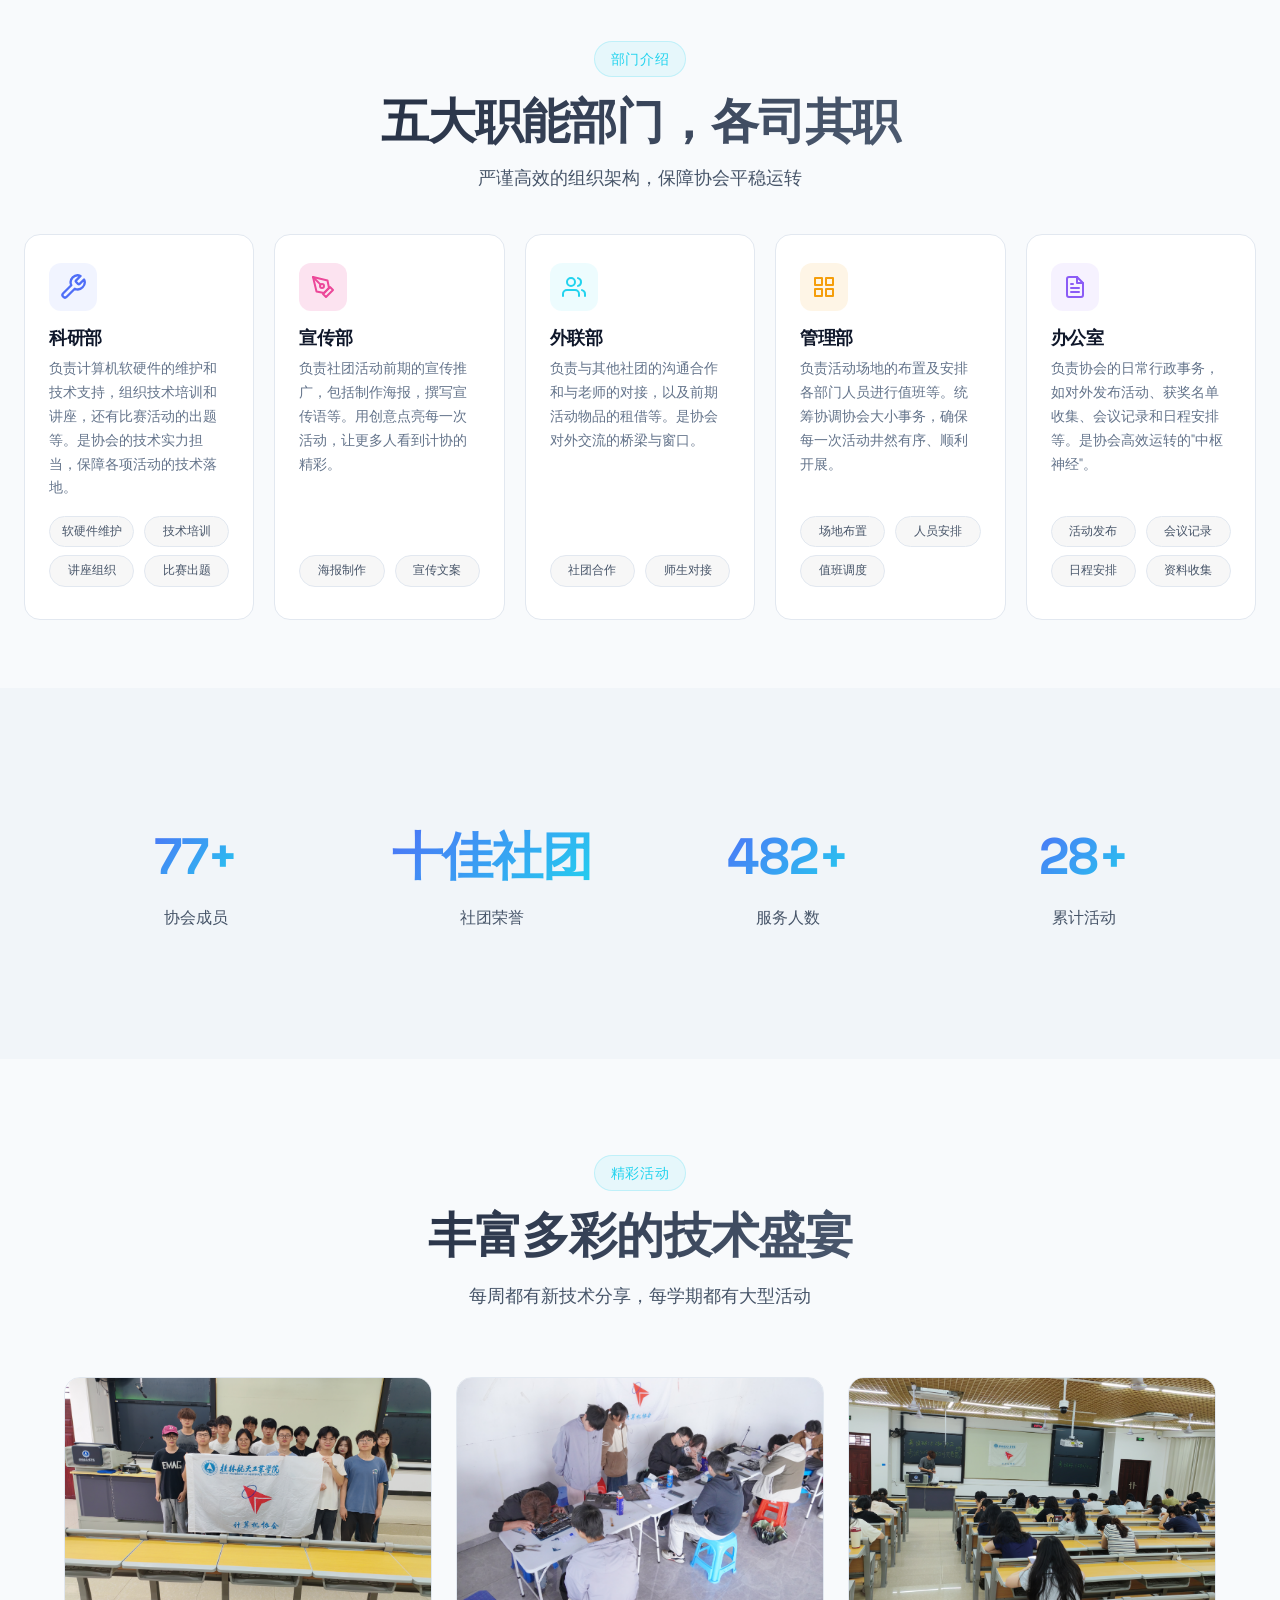
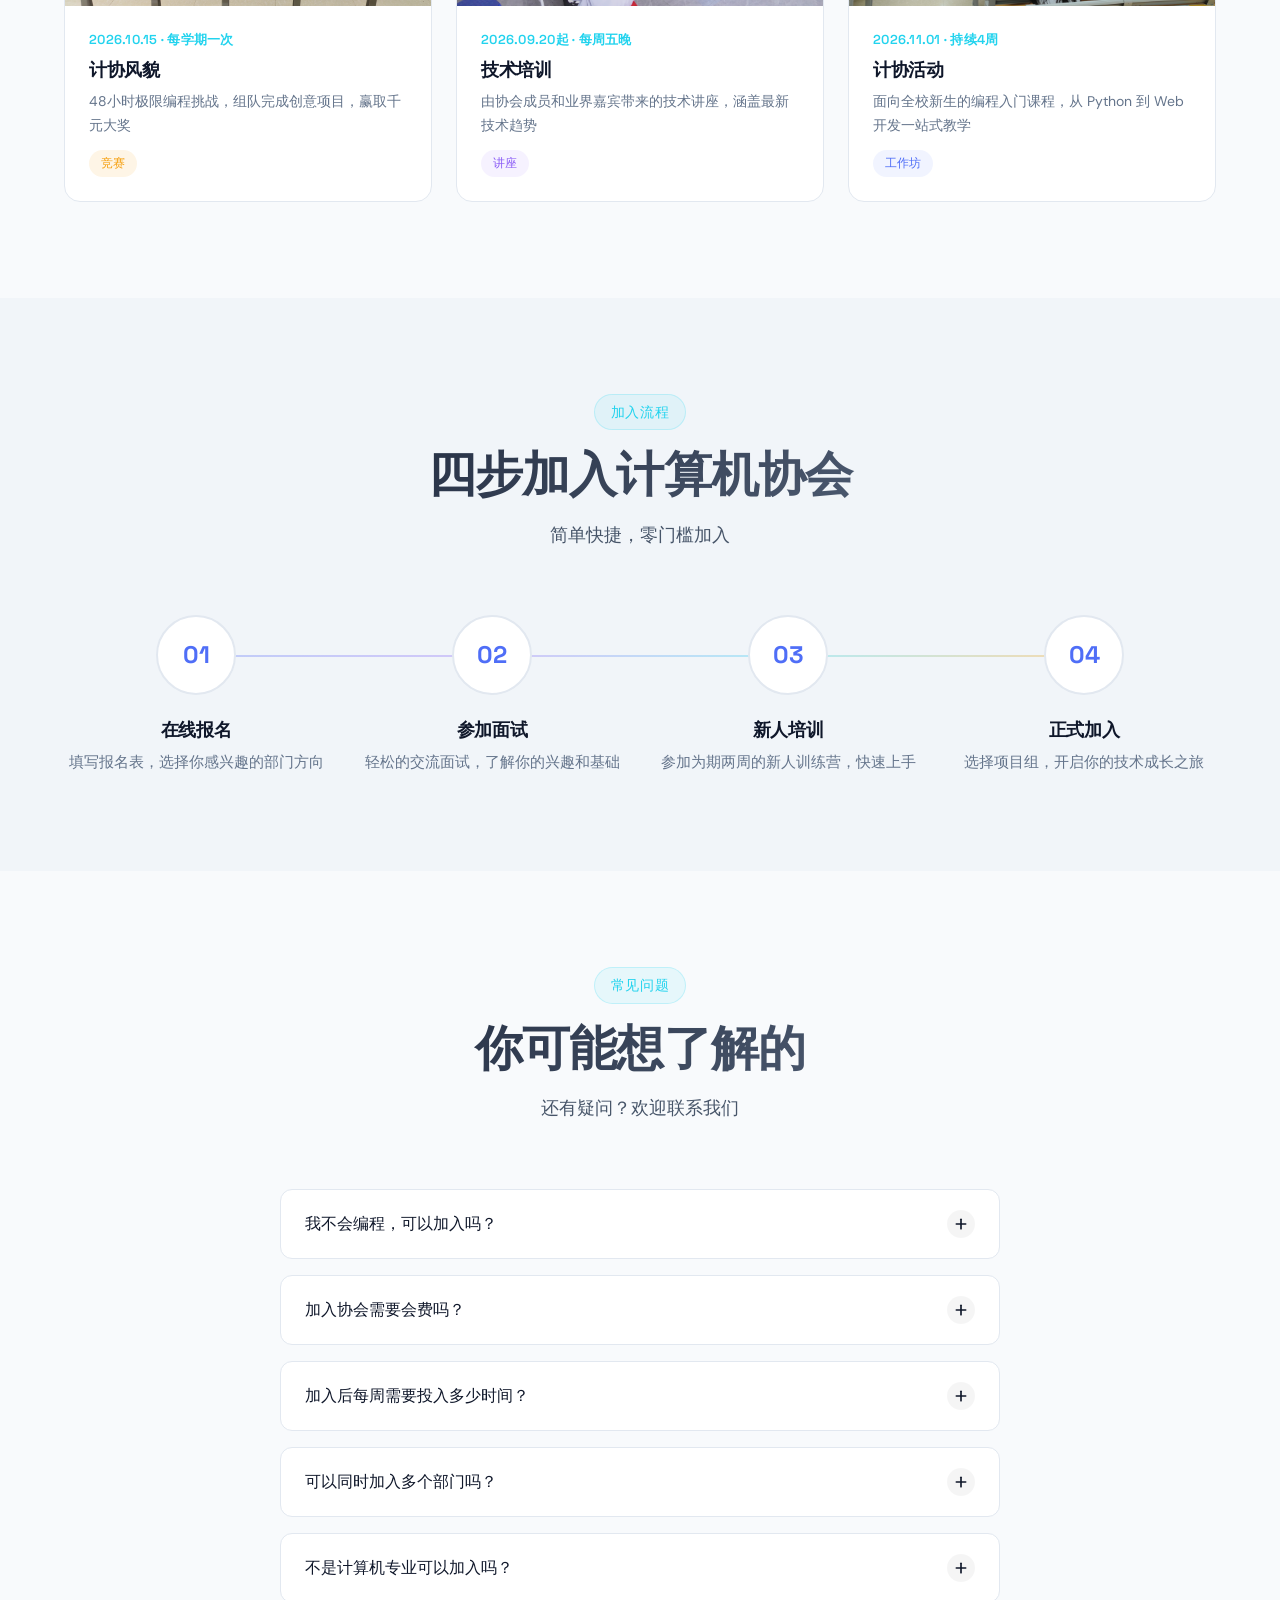
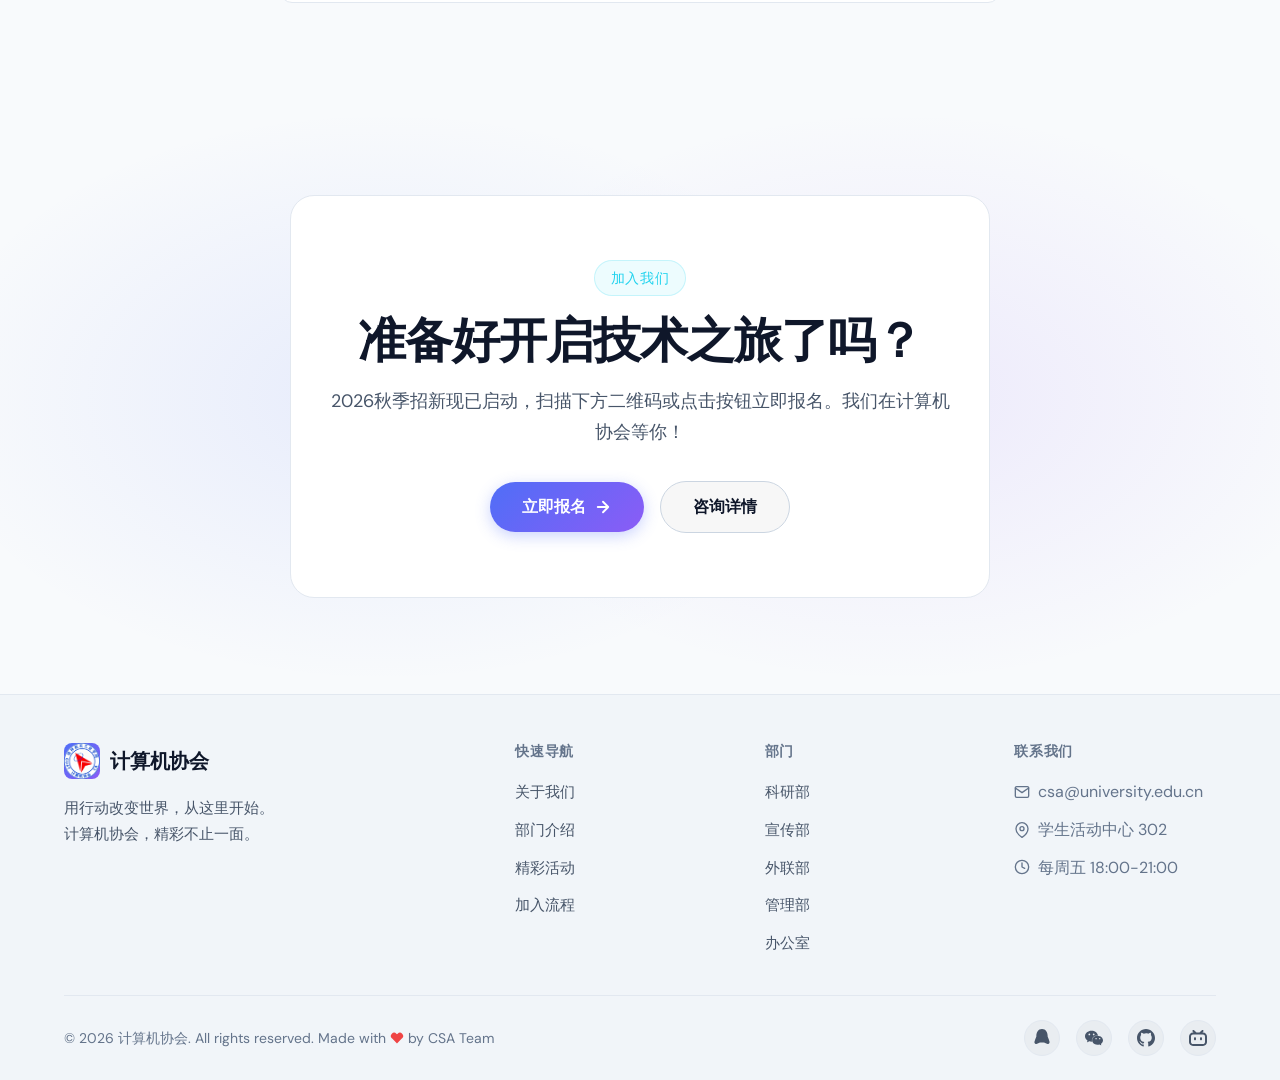
==== commit 72f1fb15: "Update recruitment site assets and interactions" ====
--- a/index.html
+++ b/index.html
@@ -1,16 +1,15 @@
 <!DOCTYPE html>
-<html lang="zh-CN" class="no-js">
+<html lang="zh-CN">
 <head>
     <meta charset="UTF-8">
     <meta name="viewport" content="width=device-width, initial-scale=1.0, viewport-fit=cover">
     <meta name="description" content="计算机协会招新 - 加入我们，探索代码的无限可能。编程、设计、人工智能、网络安全等多个方向等你来挑战！">
     <title>计算机协会 · 2026招新</title>
 
-    <!-- Google Fonts: Space Grotesk + DM Sans (async, non-blocking) -->
+    <!-- Google Fonts: Space Grotesk + DM Sans -->
     <link rel="preconnect" href="https://fonts.googleapis.com">
     <link rel="preconnect" href="https://fonts.gstatic.com" crossorigin>
-    <link href="https://fonts.googleapis.com/css2?family=DM+Sans:wght@300;400;500;600;700&family=Space+Grotesk:wght@400;500;600;700&display=swap" rel="stylesheet" media="print" onload="this.media='all'">
-    <noscript><link href="https://fonts.googleapis.com/css2?family=DM+Sans:wght@300;400;500;600;700&family=Space+Grotesk:wght@400;500;600;700&display=swap" rel="stylesheet"></noscript>
+    <link href="https://fonts.googleapis.com/css2?family=DM+Sans:wght@300;400;500;600;700&family=Space+Grotesk:wght@400;500;600;700&display=swap" rel="stylesheet">
 
     <link rel="stylesheet" href="styles.css">
 </head>
@@ -24,7 +23,7 @@
         <div class="navbar-inner">
             <a href="#hero" class="nav-logo" aria-label="计算机协会首页">
                 <div class="nav-logo-icon" data-fallback="code">
-                    <img class="emblem-img" src="assets/emblem1.png" alt="计协会徽"
+                    <img class="emblem-img" src="images/emblem.png" alt="计协会徽"
                          onerror="this.style.display='none';this.parentElement.setAttribute('data-fallback','show')">
                     <svg class="emblem-fallback" viewBox="0 0 24 24" fill="none" stroke="currentColor" stroke-width="2" stroke-linecap="round" stroke-linejoin="round" aria-hidden="true">
                         <polyline points="16 18 22 12 16 6"></polyline>
@@ -80,17 +79,15 @@
         <button class="nav-cta" onclick="closeMobileNav(); scrollToSection(event, 'cta')">立即加入</button>
     </div>
 
-    <!-- ==================== MAIN CONTENT ==================== -->
-    <main id="main">
-
     <!-- ==================== HERO SECTION ==================== -->
     <section class="hero" id="hero">
         <canvas class="hero-canvas" id="heroCanvas" aria-hidden="true"></canvas>
         <div class="hero-bg-gradient" aria-hidden="true"></div>
 
         <div class="hero-content">
+            <!-- ★ 替换为会徽：将 src 改为实际图片路径 -->
             <div class="hero-emblem">
-                <img class="hero-emblem-img" src="assets/emblem1.png" alt="计算机协会会徽"
+                <img class="hero-emblem-img" src="images/emblem.png" alt="计算机协会会徽"
                      onerror="this.style.display='none';this.parentElement.classList.add('no-img')">
                 <div class="hero-emblem-placeholder" aria-hidden="true">
                     <svg width="40" height="40" viewBox="0 0 24 24" fill="none" stroke="currentColor" stroke-width="1.5" stroke-linecap="round" stroke-linejoin="round">
@@ -105,7 +102,7 @@
             </div>
 
             <h1 class="hero-title">
-                用代码改变世界<br>
+                用计算机改变世界<br>
                 <span class="hero-title-gradient">从这里开始</span>
             </h1>
 
@@ -148,8 +145,8 @@
                                 </svg>
                             </div>
                             <div>
-                                <h4>社会实践</h4>
-                                <p>志愿服务 / 社区共建 / 公益宣传 / 社会调研</p>
+                                <h4>校园实践</h4>
+                                <p>志愿服务 / 公益宣传 / 活动设计</p>
                             </div>
                         </div>
                         <div class="about-card">
@@ -160,7 +157,7 @@
                             </div>
                             <div>
                                 <h4>技术分享</h4>
-                                <p>每周技术讲座 / 项目实战 / Hackathon</p>
+                                <p>定期培训 / 电脑维修 / 技术咨询</p>
                             </div>
                         </div>
                         <div class="about-card">
@@ -171,7 +168,7 @@
                             </div>
                             <div>
                                 <h4>社团活动</h4>
-                                <p>文化交流 / 素质拓展 / 主题活动 / 团建联谊</p>
+                                <p>文化交流 / 主题活动 / 团建联谊</p>
                             </div>
                         </div>
                     </div>
@@ -182,7 +179,7 @@
                     <h2 class="section-title">计算机协会，精彩不止一面</h2>
                     <p class="about-lead">
                         计算机协会成立于2015年，是学校最具影响力的科技社团之一。
-                        我们致力于打造一个开放、包容、充满创造力的交流社区。
+                        我们致力于打造一个开放、包容、充满创造力的交流社团。
                     </p>
                     <p>
                         在这里，你不仅能学到前沿技术，更能结识志同道合的伙伴。
@@ -204,8 +201,8 @@
                                 <svg width="16" height="16" viewBox="0 0 24 24" fill="none" stroke="currentColor" stroke-width="2.5" stroke-linecap="round" stroke-linejoin="round"><polyline points="20 6 9 17 4 12"/></svg>
                             </div>
                             <div class="about-feature-text">
-                                <h4>项目驱动</h4>
-                                <p>真实项目实战经验，让你的简历脱颖而出</p>
+                                <h4>活动驱动</h4>
+                                <p>各类活动积累实践经验，丰富校园经历</p>
                             </div>
                         </div>
                         <div class="about-feature">
@@ -213,8 +210,8 @@
                                 <svg width="16" height="16" viewBox="0 0 24 24" fill="none" stroke="currentColor" stroke-width="2.5" stroke-linecap="round" stroke-linejoin="round"><polyline points="20 6 9 17 4 12"/></svg>
                             </div>
                             <div class="about-feature-text">
-                                <h4>竞赛机会</h4>
-                                <p>参与各类精彩活动，收获友谊与成长</p>
+                                <h4>比赛出题</h4>
+                                <p>了解更多计算机知识，参与比赛活动，提升技术能力</p>
                             </div>
                         </div>
                     </div>
@@ -232,12 +229,11 @@
                 <p class="section-desc">严谨高效的组织架构，保障协会平稳运转</p>
             </div>
 
-            <div class="bento-grid">
-                <!-- 科研部 -->
-                <div class="bento-card reveal" style="--card-accent: var(--accent-blue);">
-                    <div class="bento-icon research">
-                        <svg width="24" height="24" viewBox="0 0 24 24" fill="none" stroke="currentColor" stroke-width="2" stroke-linecap="round" stroke-linejoin="round">
-                            <path d="M9 3H5a2 2 0 0 0-2 2v4m6-6h10a2 2 0 0 1 2 2v4M9 3v18m0 0h10a2 2 0 0 0 2-2V9M9 21H5a2 2 0 0 1-2-2V9m0 0h18"/>
+            <div class="bento-grid dept-5">
+                <div class="bento-card large reveal" style="--card-accent: var(--accent-blue);">
+                    <div class="bento-icon programming">
+                        <svg width="28" height="28" viewBox="0 0 24 24" fill="none" stroke="currentColor" stroke-width="2" stroke-linecap="round" stroke-linejoin="round">
+                            <path d="M14.7 6.3a1 1 0 0 0 0 1.4l1.6 1.6a1 1 0 0 0 1.4 0l3.77-3.77a6 6 0 0 1-7.94 7.94l-6.91 6.91a2.12 2.12 0 0 1-3-3l6.91-6.91a6 6 0 0 1 7.94-7.94l-3.76 3.76z"/>
                         </svg>
                     </div>
                     <h3>科研部</h3>
@@ -250,11 +246,11 @@
                     </div>
                 </div>
 
-                <!-- 宣传部 -->
-                <div class="bento-card reveal" style="--card-accent: var(--accent-purple);">
-                    <div class="bento-icon publicity">
+                <!-- 宣传部 - 视觉创意特色 -->
+                <div class="bento-card reveal" style="--card-accent: #EC4899;">
+                    <div class="bento-icon design">
                         <svg width="24" height="24" viewBox="0 0 24 24" fill="none" stroke="currentColor" stroke-width="2" stroke-linecap="round" stroke-linejoin="round">
-                            <path d="M11 5L6 9H2v6h4l5 4V5z"/><path d="M19.07 4.93a10 10 0 0 1 0 14.14M15.54 8.46a5 5 0 0 1 0 7.07"/>
+                            <path d="M12 19l7-7 3 3-7 7-3-3z"/><path d="M18 13l-1.5-7.5L2 2l3.5 14.5L13 18l5-5z"/><path d="M2 2l7.586 7.586"/><circle cx="11" cy="11" r="2"/>
                         </svg>
                     </div>
                     <h3>宣传部</h3>
@@ -265,11 +261,42 @@
                     </div>
                 </div>
 
-                <!-- 办公室 -->
-                <div class="bento-card reveal reveal-delay-1" style="--card-accent: var(--accent-amber);">
-                    <div class="bento-icon office">
+                <!-- 外联部 - 社交联络特色 -->
+                <div class="bento-card reveal reveal-delay-1" style="--card-accent: var(--accent-cyan);">
+                    <div class="bento-icon community">
                         <svg width="24" height="24" viewBox="0 0 24 24" fill="none" stroke="currentColor" stroke-width="2" stroke-linecap="round" stroke-linejoin="round">
-                            <path d="M14 2H6a2 2 0 0 0-2 2v16a2 2 0 0 0 2 2h12a2 2 0 0 0 2-2V8z"/><polyline points="14 2 14 8 20 8"/><line x1="16" y1="13" x2="8" y2="13"/><line x1="16" y1="17" x2="8" y2="17"/>
+                            <path d="M17 21v-2a4 4 0 0 0-4-4H5a4 4 0 0 0-4 4v2"/><circle cx="9" cy="7" r="4"/><path d="M23 21v-2a4 4 0 0 0-3-3.87"/><path d="M16 3.13a4 4 0 0 1 0 7.75"/>
+                        </svg>
+                    </div>
+                    <h3>外联部</h3>
+                    <p>负责与其他社团的沟通合作和与老师的对接，以及前期活动物品的租借等。是协会对外交流的桥梁与窗口。</p>
+                    <div class="bento-tags">
+                        <span class="bento-tag">社团合作</span>
+                        <span class="bento-tag">师生对接</span>
+                    </div>
+                </div>
+
+                <!-- 管理部 - 组织协调特色（2列） -->
+                <div class="bento-card wide reveal reveal-delay-2" style="--card-accent: var(--accent-amber);">
+                    <div class="bento-icon competition">
+                        <svg width="24" height="24" viewBox="0 0 24 24" fill="none" stroke="currentColor" stroke-width="2" stroke-linecap="round" stroke-linejoin="round">
+                            <path d="M3 3h7v7H3zM14 3h7v7h-7zM14 14h7v7h-7zM3 14h7v7H3z"/>
+                        </svg>
+                    </div>
+                    <h3>管理部</h3>
+                    <p>负责活动场地的布置及安排各部门人员进行值班等。统筹协调协会大小事务，确保每一次活动井然有序、顺利开展。</p>
+                    <div class="bento-tags">
+                        <span class="bento-tag">场地布置</span>
+                        <span class="bento-tag">人员安排</span>
+                        <span class="bento-tag">值班调度</span>
+                    </div>
+                </div>
+
+                <!-- 办公室 - 行政事务特色（2列） -->
+                <div class="bento-card wide reveal reveal-delay-3" style="--card-accent: var(--accent-purple);">
+                    <div class="bento-icon ai">
+                        <svg width="24" height="24" viewBox="0 0 24 24" fill="none" stroke="currentColor" stroke-width="2" stroke-linecap="round" stroke-linejoin="round">
+                            <path d="M14 2H6a2 2 0 0 0-2 2v16a2 2 0 0 0 2 2h12a2 2 0 0 0 2-2V8z"/><polyline points="14 2 14 8 20 8"/><line x1="16" y1="13" x2="8" y2="13"/><line x1="16" y1="17" x2="8" y2="17"/><polyline points="10 9 9 9 8 9"/>
                         </svg>
                     </div>
                     <h3>办公室</h3>
@@ -281,37 +308,6 @@
                         <span class="bento-tag">资料收集</span>
                     </div>
                 </div>
-
-                <!-- 管理部 -->
-                <div class="bento-card reveal reveal-delay-2" style="--card-accent: var(--accent-cyan);">
-                    <div class="bento-icon management">
-                        <svg width="24" height="24" viewBox="0 0 24 24" fill="none" stroke="currentColor" stroke-width="2" stroke-linecap="round" stroke-linejoin="round">
-                            <path d="M17 21v-2a4 4 0 0 0-4-4H5a4 4 0 0 0-4 4v2M9 11a4 4 0 1 0 0-8 4 4 0 0 0 0 8zM23 21v-2a4 4 0 0 0-3-3.87M16 3.13a4 4 0 0 1 0 7.75"/>
-                        </svg>
-                    </div>
-                    <h3>管理部</h3>
-                    <p>负责活动场地的布置及安排各部门人员进行值班等。统筹协调协会大小事务，确保每一次活动井然有序、顺利开展。</p>
-                    <div class="bento-tags">
-                        <span class="bento-tag">场地布置</span>
-                        <span class="bento-tag">人员安排</span>
-                        <span class="bento-tag">值班调度</span>
-                    </div>
-                </div>
-
-                <!-- 外联部 -->
-                <div class="bento-card reveal reveal-delay-3" style="--card-accent: #EC4899;">
-                    <div class="bento-icon liaison">
-                        <svg width="24" height="24" viewBox="0 0 24 24" fill="none" stroke="currentColor" stroke-width="2" stroke-linecap="round" stroke-linejoin="round">
-                            <circle cx="12" cy="12" r="10"/><line x1="2" y1="12" x2="22" y2="12"/><path d="M12 2a15.3 15.3 0 0 1 4 10 15.3 15.3 0 0 1-4 10 15.3 15.3 0 0 1-4-10 15.3 15.3 0 0 1 4-10z"/>
-                        </svg>
-                    </div>
-                    <h3>外联部</h3>
-                    <p>负责与其他社团的沟通合作和与老师的对接，以及前期活动物品的租借等。是协会对外交流的桥梁与窗口。</p>
-                    <div class="bento-tags">
-                        <span class="bento-tag">社团合作</span>
-                        <span class="bento-tag">师生对接</span>
-                    </div>
-                </div>
             </div>
         </div>
     </section>
@@ -351,9 +347,9 @@
 
             <div class="events-grid">
                 <div class="event-card reveal">
-                    <div class="event-image hackathon">
-                        <img class="event-img" src="assets/fengmao.jpg" alt="计协风貌"
-                             onerror="this.style.display='none';this.parentElement.classList.add('no-img')">
+                    <div class="event-image">
+                        <img class="event-img" src="images/fengmao.jpg" alt="Hackathon 黑客马拉松"
+                             onerror="this.style.display='none'; this.parentElement.classList.add('no-img');">
                         <div class="event-img-fallback">
                             <svg width="48" height="48" viewBox="0 0 24 24" fill="none" stroke="rgba(139,92,246,0.6)" stroke-width="1.5" stroke-linecap="round" stroke-linejoin="round">
                                 <rect x="2" y="3" width="20" height="14" rx="2"/><line x1="8" y1="21" x2="16" y2="21"/><line x1="12" y1="17" x2="12" y2="21"/>
@@ -370,9 +366,9 @@
                 </div>
 
                 <div class="event-card reveal reveal-delay-1">
-                    <div class="event-image techtalk">
-                        <img class="event-img" src="assets/peixun.JPG" alt="技术培训"
-                             onerror="this.style.display='none';this.parentElement.classList.add('no-img')">
+                    <div class="event-image">
+                        <img class="event-img" src="images/peixun.JPG" alt="技术培训"
+                             onerror="this.style.display='none'; this.parentElement.classList.add('no-img');">
                         <div class="event-img-fallback">
                             <svg width="48" height="48" viewBox="0 0 24 24" fill="none" stroke="rgba(34,211,238,0.6)" stroke-width="1.5" stroke-linecap="round" stroke-linejoin="round">
                                 <path d="M14 2H6a2 2 0 0 0-2 2v16a2 2 0 0 0 2 2h12a2 2 0 0 0 2-2V8z"/><polyline points="14 2 14 8 20 8"/><line x1="16" y1="13" x2="8" y2="13"/><line x1="16" y1="17" x2="8" y2="17"/><polyline points="10 9 9 9 8 9"/>
@@ -389,9 +385,9 @@
                 </div>
 
                 <div class="event-card reveal reveal-delay-2">
-                    <div class="event-image bootcamp">
-                        <img class="event-img" src="assets/huodong.jpg" alt="计协活动"
-                             onerror="this.style.display='none';this.parentElement.classList.add('no-img')">
+                    <div class="event-image">
+                        <img class="event-img" src="images/huodong.jpg" alt="零基础编程训练营"
+                             onerror="this.style.display='none'; this.parentElement.classList.add('no-img');">
                         <div class="event-img-fallback">
                             <svg width="48" height="48" viewBox="0 0 24 24" fill="none" stroke="rgba(16,185,129,0.6)" stroke-width="1.5" stroke-linecap="round" stroke-linejoin="round">
                                 <circle cx="12" cy="12" r="10"/><path d="M9.09 9a3 3 0 0 1 5.83 1c0 2-3 3-3 3"/><line x1="12" y1="17" x2="12.01" y2="17"/>
@@ -491,7 +487,7 @@
                     </button>
                     <div class="faq-answer">
                         <div class="faq-answer-inner">
-                            常规活动包括每周一次的技术分享会（约2小时）和部门例会（约1小时）。项目组额外需要每周3-5小时的投入。我们鼓励大家根据课业情况灵活安排，不会强制要求参加所有活动。
+                            常规活动需要同学们参与，每个部门会有对应的报名表格。参与的活动越多，加的学分越多。我们鼓励大家灵活安排，不会强制要求参加所有活动。
                         </div>
                     </div>
                 </div>
@@ -505,7 +501,7 @@
                     </button>
                     <div class="faq-answer">
                         <div class="faq-answer-inner">
-                            在新人期（前两个月），你可以自由参与不同部门的活动来探索兴趣。正式分组后建议专注一个方向深耕，但如果精力允许，也欢迎跨部门交流学习。我们鼓励多元化的技术探索！
+                            每人只能加入一个部门。在报名时会有部门意向填选，根据你的兴趣和能力选择一个适合你的部门。
                         </div>
                     </div>
                 </div>
@@ -519,7 +515,7 @@
                     </button>
                     <div class="faq-answer">
                         <div class="faq-answer-inner">
-                            绝对可以！我们的成员来自全校各个专业 —— 数学、物理、设计、经管、外语等等。技术不限专业，很多优秀的开发者都是非科班出身。不同专业背景反而能带来更多元的思维方式！
+                            绝对可以！我们的成员来自全校各个专业 —— 大数据、人工智能、设计、经管、外语等等。技术不限专业，很多优秀的学长学姐都是非科班出身。不同专业背景反而能带来更多元的思维方式！
                         </div>
                     </div>
                 </div>
@@ -549,7 +545,6 @@
         </div>
     </section>
 
-    </main>
     <!-- ==================== FOOTER ==================== -->
     <footer class="footer" id="footer">
         <div class="container">
@@ -557,7 +552,7 @@
                 <div class="footer-brand">
                     <a href="#hero" class="nav-logo">
                         <div class="nav-logo-icon" data-fallback="code">
-                            <img class="emblem-img" src="assets/emblem1.png" alt="计协会徽"
+                            <img class="emblem-img" src="images/emblem.png" alt="计协会徽"
                                  onerror="this.style.display='none';this.parentElement.setAttribute('data-fallback','show')">
                             <svg class="emblem-fallback" viewBox="0 0 24 24" fill="none" stroke="currentColor" stroke-width="2" stroke-linecap="round" stroke-linejoin="round" aria-hidden="true">
                                 <polyline points="16 18 22 12 16 6"></polyline>
@@ -584,9 +579,9 @@
                     <ul class="footer-links">
                         <li><a href="#departments">科研部</a></li>
                         <li><a href="#departments">宣传部</a></li>
+                        <li><a href="#departments">外联部</a></li>
+                        <li><a href="#departments">管理部</a></li>
                         <li><a href="#departments">办公室</a></li>
-                        <li><a href="#departments">管理部</a></li>
-                        <li><a href="#departments">外联部</a></li>
                     </ul>
                 </div>
 
@@ -611,18 +606,17 @@
 
             <div class="footer-bottom">
                 <p>© 2026 计算机协会. All rights reserved. Made with <svg width="14" height="14" viewBox="0 0 24 24" fill="#EF4444" stroke="none" style="display:inline;vertical-align:-2px;"><path d="M20.84 4.61a5.5 5.5 0 0 0-7.78 0L12 5.67l-1.06-1.06a5.5 5.5 0 0 0-7.78 7.78l1.06 1.06L12 21.23l7.78-7.78 1.06-1.06a5.5 5.5 0 0 0 0-7.78z"/></svg> by CSA Team</p>
-                <!-- ★ QQ/微信扫码入口（群二维码），GitHub/Bilibili 为真实外链，请替换为协会账号 -->
                 <div class="footer-social">
-                    <a href="#" aria-label="加入QQ群（扫码）" title="QQ群" onclick="event.preventDefault(); openQRModal();">
+                    <a href="#" aria-label="QQ" title="QQ群">
                         <svg width="18" height="18" viewBox="0 0 24 24" fill="currentColor"><path d="M21.395 15.035a39.548 39.548 0 0 0-.803-2.264l-1.079-2.695c.001-.032.014-.562.014-.836C19.527 4.661 17.188 0 12 0S4.473 4.661 4.473 9.24c0 .274.013.804.014.836L3.426 12.77a42.71 42.71 0 0 0-.803 2.264C1.003 18.546 2.38 20 4.53 20c.612 0 1.128-.326 1.657-.704 1.077-.77 2.478-1.447 5.813-1.447s4.736.677 5.813 1.447c.529.378 1.045.704 1.657.704 2.15 0 3.527-1.454 1.925-4.965z"/></svg>
                     </a>
-                    <a href="#" aria-label="关注微信公众号（扫码）" title="微信公众号" onclick="event.preventDefault(); openQRModal();">
+                    <a href="#" aria-label="微信" title="微信公众号">
                         <svg width="18" height="18" viewBox="0 0 24 24" fill="currentColor"><path d="M8.691 2.188C3.891 2.188 0 5.476 0 9.53c0 2.212 1.17 4.203 3.002 5.55a.59.59 0 0 1 .213.665l-.39 1.48c-.019.07-.048.141-.048.213 0 .163.13.295.29.295a.326.326 0 0 0 .167-.054l1.903-1.114a.864.864 0 0 1 .717-.098 10.16 10.16 0 0 0 2.837.403c.276 0 .543-.027.811-.05-.857-2.578.157-4.972 1.932-6.446 1.703-1.415 3.882-1.98 5.853-1.838-.576-3.583-4.196-6.348-8.596-6.348zM5.785 5.991c.642 0 1.162.529 1.162 1.18a1.17 1.17 0 0 1-1.162 1.178A1.17 1.17 0 0 1 4.623 7.17c0-.651.52-1.18 1.162-1.18zm5.813 0c.642 0 1.162.529 1.162 1.18a1.17 1.17 0 0 1-1.162 1.178 1.17 1.17 0 0 1-1.162-1.178c0-.651.52-1.18 1.162-1.18zm5.34 2.867c-1.797-.052-3.746.512-5.28 1.786-1.72 1.428-2.687 3.72-1.78 6.22.942 2.453 3.666 4.229 6.884 4.229.826 0 1.622-.12 2.361-.336a.722.722 0 0 1 .598.082l1.584.926a.272.272 0 0 0 .14.047c.134 0 .24-.111.24-.247 0-.06-.023-.12-.038-.177l-.327-1.233a.582.582 0 0 1-.023-.156.49.49 0 0 1 .201-.398C23.024 18.48 24 16.82 24 14.98c0-3.21-2.931-5.952-7.062-6.122zm-2.18 2.988c.535 0 .969.44.969.982a.976.976 0 0 1-.969.983.976.976 0 0 1-.969-.983c0-.542.434-.982.97-.982zm4.844 0c.535 0 .969.44.969.982a.976.976 0 0 1-.969.983.976.976 0 0 1-.969-.983c0-.542.434-.982.97-.982z"/></svg>
                     </a>
-                    <a href="https://github.com" target="_blank" rel="noopener noreferrer" aria-label="GitHub（在新标签打开）" title="GitHub">
+                    <a href="#" aria-label="GitHub" title="GitHub">
                         <svg width="18" height="18" viewBox="0 0 24 24" fill="currentColor"><path d="M12 0C5.374 0 0 5.373 0 12c0 5.302 3.438 9.8 8.207 11.387.599.111.793-.261.793-.577v-2.234c-3.338.726-4.033-1.416-4.033-1.416-.546-1.387-1.333-1.756-1.333-1.756-1.089-.745.083-.729.083-.729 1.205.084 1.839 1.237 1.839 1.237 1.07 1.834 2.807 1.304 3.492.997.107-.775.418-1.305.762-1.604-2.665-.305-5.467-1.334-5.467-5.931 0-1.311.469-2.381 1.236-3.221-.124-.303-.535-1.524.117-3.176 0 0 1.008-.322 3.301 1.23A11.509 11.509 0 0 1 12 5.803c1.02.005 2.047.138 3.006.404 2.291-1.552 3.297-1.23 3.297-1.23.653 1.653.242 2.874.118 3.176.77.84 1.235 1.911 1.235 3.221 0 4.609-2.807 5.624-5.479 5.921.43.372.823 1.102.823 2.222v3.293c0 .319.192.694.801.576C20.566 21.797 24 17.3 24 12c0-6.627-5.373-12-12-12z"/></svg>
                     </a>
-                    <a href="https://www.bilibili.com" target="_blank" rel="noopener noreferrer" aria-label="B站（在新标签打开）" title="B站">
+                    <a href="#" aria-label="Bilibili" title="B站">
                         <svg width="18" height="18" viewBox="0 0 24 24" fill="currentColor"><path d="M17.813 4.653h.854c1.51.054 2.769.578 3.773 1.574 1.004.995 1.524 2.249 1.56 3.76v7.36c-.036 1.51-.556 2.769-1.56 3.773s-2.262 1.524-3.773 1.56H5.333c-1.51-.036-2.769-.556-3.773-1.56S.036 18.858 0 17.347v-7.36c.036-1.511.556-2.765 1.56-3.76 1.004-.996 2.262-1.52 3.773-1.574h.774l-1.174-1.12a1.234 1.234 0 0 1-.373-.906c0-.356.124-.658.373-.907l.027-.027c.267-.249.573-.373.92-.373.347 0 .653.124.92.373L9.653 4.44c.071.071.134.142.187.213h4.267a.836.836 0 0 1 .16-.213l2.853-2.747c.267-.249.573-.373.92-.373.347 0 .662.151.929.4.267.249.391.551.391.907 0 .355-.124.657-.373.906zM5.333 7.24c-.746.018-1.373.276-1.88.773-.506.498-.769 1.13-.786 1.894v7.52c.017.764.28 1.395.786 1.893.507.498 1.134.756 1.88.773h13.334c.746-.017 1.373-.275 1.88-.773.506-.498.769-1.129.786-1.893v-7.52c-.017-.765-.28-1.396-.786-1.894-.507-.497-1.134-.755-1.88-.773zM8 11.107c.373 0 .684.124.933.373.25.249.383.569.4.96v1.173c-.017.391-.15.711-.4.96-.249.25-.56.374-.933.374s-.684-.125-.933-.374c-.25-.249-.383-.569-.4-.96V12.44c.017-.391.15-.711.4-.96.249-.249.56-.373.933-.373zm8 0c.373 0 .684.124.933.373.25.249.383.569.4.96v1.173c-.017.391-.15.711-.4.96-.249.25-.56.374-.933.374s-.684-.125-.933-.374c-.25-.249-.383-.569-.4-.96V12.44c.017-.391.15-.711.4-.96.249-.249.56-.373.933-.373z"/></svg>
                     </a>
                 </div>
@@ -653,21 +647,19 @@
             <div class="qr-grid">
                 <div class="qr-card">
                     <div class="qr-placeholder has-image">
-                        <img src="assets/qq qun.png" alt="招新QQ群二维码" title="双击放大" draggable="false"
-                             onerror="this.style.display='none';this.parentElement.classList.remove('has-image')">
-                        <svg width="64" height="64" viewBox="0 0 24 24" fill="none" stroke="currentColor" stroke-width="1.2" opacity="0.3">
-                            <rect x="3" y="3" width="7" height="7" rx="1.5"/>
-                            <rect x="14" y="3" width="7" height="7" rx="1.5"/>
-                            <rect x="3" y="14" width="7" height="7" rx="1.5"/>
-                            <rect x="14" y="14" width="3" height="3" rx="0.8"/>
-                            <rect x="18" y="14" width="3" height="7" rx="0.8"/>
-                            <rect x="14" y="18" width="3" height="3" rx="0.8"/>
-                        </svg>
-                        <span>QQ群二维码</span>
-                        <small>占位图 · 后续替换</small>
+                        <img src="images/qq qun.png" alt="招新QQ群二维码" onerror="this.parentElement.classList.remove('has-image'); this.remove(); document.querySelector('.qr-card:first-child .qr-placeholder').innerHTML += `
+                            <svg width='64' height='64' viewBox='0 0 24 24' fill='none' stroke='currentColor' stroke-width='1.2' opacity='0.3'>
+                                <rect x='3' y='3' width='7' height='7' rx='1.5'/>
+                                <rect x='14' y='3' width='7' height='7' rx='1.5'/>
+                                <rect x='3' y='14' width='7' height='7' rx='1.5'/>
+                                <rect x='14' y='14' width='3' height='3' rx='0.8'/>
+                                <rect x='18' y='14' width='3' height='7' rx='0.8'/>
+                                <rect x='14' y='18' width='3' height='3' rx='0.8'/>
+                            </svg>
+                            <span>QQ群二维码</span><small>占位图 · 图片加载失败</small>`;">
                     </div>
                     <h4>招新QQ群</h4>
-                    <p>扫码加入2026招新群，获取最新通知 · 双击二维码可放大</p>
+                    <p>扫码加入2026招新群，获取最新通知</p>
                 </div>
 
                 <div class="qr-card">
@@ -688,15 +680,15 @@
         </div>
     </div>
 
-    <!-- ==================== QR ZOOM LIGHTBOX ==================== -->
-    <div class="qr-zoom-overlay" id="qrZoomOverlay" role="dialog" aria-modal="true" aria-label="二维码放大预览">
-        <button class="qr-zoom-close" id="qrZoomClose" aria-label="关闭放大预览">
+    <!-- Image Zoom Overlay -->
+    <div class="zoom-overlay" id="zoomOverlay" role="dialog" aria-modal="true" aria-label="图片放大">
+        <button class="zoom-close" onclick="closeZoom()" aria-label="关闭放大">
             <svg width="24" height="24" viewBox="0 0 24 24" fill="none" stroke="currentColor" stroke-width="2.5" stroke-linecap="round" stroke-linejoin="round">
                 <line x1="18" y1="6" x2="6" y2="18"/><line x1="6" y1="6" x2="18" y2="18"/>
             </svg>
         </button>
-        <img class="qr-zoom-img" id="qrZoomImg" src="" alt="放大后的二维码" draggable="false">
-        <span class="qr-zoom-hint">点击任意位置关闭</span>
+        <img id="zoomImg" src="" alt="放大的二维码">
+        <span class="zoom-hint">点击任意位置关闭 · ESC</span>
     </div>
 
     <script src="script.js"></script>
--- a/styles.css
+++ b/styles.css
@@ -6,7 +6,7 @@
             --bg-card-hover: #1E2642;
             --text-primary: #F1F5F9;
             --text-secondary: #94A3B8;
-            --text-muted: #8290A8;
+            --text-muted: #64748B;
             --accent-blue: #4F6EF7;
             --accent-blue-dim: rgba(79, 110, 247, 0.15);
             --accent-purple: #8B5CF6;
@@ -18,7 +18,6 @@
             --success: #10B981;
             --border: #1E293B;
             --border-light: #334155;
-            --gradient-brand: linear-gradient(135deg, #3F5BE0 0%, #7C4EEC 100%);
             --radius-sm: 8px;
             --radius: 12px;
             --radius-lg: 16px;
@@ -42,7 +41,7 @@
             --bg-card-hover: #F1F5F9;
             --text-primary: #0F172A;
             --text-secondary: #475569;
-            --text-muted: #5A6B82;
+            --text-muted: #64748B;
             --border: #E2E8F0;
             --border-light: #CBD5E1;
             --shadow-sm: 0 1px 2px rgba(0, 0, 0, 0.05);
@@ -108,21 +107,12 @@
         [data-theme="light"] .event-image {
             background: linear-gradient(135deg, #E2E8F0 0%, #F1F5F9 100%);
         }
-        [data-theme="light"] .event-image::after {
+        [data-theme="light"] .event-image.no-img::after {
             background: linear-gradient(180deg, transparent 50%, var(--bg-card));
         }
-        /* Light mode: darken accent-colored micro-labels for contrast */
-        [data-theme="light"] .section-tag {
-            color: #0E7490;
-            background: rgba(14, 116, 144, 0.10);
-            border-color: rgba(14, 116, 144, 0.25);
-        }
-        [data-theme="light"] .hero-badge {
-            color: #3B4FD6;
-            background: rgba(59, 79, 214, 0.08);
-            border-color: rgba(59, 79, 214, 0.25);
-        }
-
+        [data-theme="light"] .nav-logo-icon svg {
+            color: #fff;
+        }
 
         *,
         *::before,
@@ -285,27 +275,19 @@
         .nav-logo-icon {
             width: 36px;
             height: 36px;
-            background: rgba(79, 110, 247, 0.08);
-            border: 1.5px solid rgba(79, 110, 247, 0.2);
-            border-radius: 50%;
+            background: linear-gradient(135deg, var(--accent-blue), var(--accent-purple));
+            border-radius: var(--radius-sm);
             display: flex;
             align-items: center;
             justify-content: center;
             font-size: 1.125rem;
             flex-shrink: 0;
-            transition: border-color var(--transition-slow), box-shadow var(--transition-slow);
-            overflow: hidden;
-        }
-        .nav-logo-icon:hover {
-            border-color: rgba(79, 110, 247, 0.4);
-            box-shadow: var(--shadow-glow-blue);
         }
 
         .nav-logo-icon svg {
-            width: 18px;
-            height: 18px;
-            color: var(--accent-blue);
-            opacity: 0.6;
+            width: 20px;
+            height: 20px;
+            color: #fff;
         }
 
         /* Nav emblem: hide fallback when image loads; show when image missing */
@@ -313,7 +295,7 @@
             width: 100%;
             height: 100%;
             object-fit: contain;
-            border-radius: 50%;
+            border-radius: var(--radius-sm);
         }
         .emblem-fallback { display: none; }
         .nav-logo-icon[data-fallback="show"] .emblem-fallback { display: block; }
@@ -361,8 +343,8 @@
             display: inline-flex;
             align-items: center;
             gap: 0.5rem;
-            padding: 0.875rem 1.5rem;
-            background: var(--gradient-brand);
+            padding: 0.625rem 1.5rem;
+            background: linear-gradient(135deg, var(--accent-blue), var(--accent-purple));
             color: #fff;
             font-family: 'Space Grotesk', sans-serif;
             font-weight: 600;
@@ -385,8 +367,8 @@
 
         /* Theme Toggle */
         .theme-toggle {
-            width: 44px;
-            height: 44px;
+            width: 40px;
+            height: 40px;
             border-radius: 50%;
             background: none;
             border: none;
@@ -414,11 +396,7 @@
         /* Hamburger */
         .hamburger {
             display: none;
-            width: 44px;
-            height: 44px;
             flex-direction: column;
-            align-items: center;
-            justify-content: center;
             gap: 5px;
             cursor: pointer;
             padding: 4px;
@@ -605,7 +583,7 @@
         }
 
         .btn-primary {
-            background: var(--gradient-brand);
+            background: linear-gradient(135deg, var(--accent-blue), var(--accent-purple));
             color: #fff;
             box-shadow: 0 4px 15px rgba(79, 110, 247, 0.3);
         }
@@ -672,7 +650,7 @@
 
         .about-grid {
             display: grid;
-            grid-template-columns: 1fr 1fr;
+            grid-template-columns: 1.2fr 1fr;
             gap: 4rem;
             align-items: center;
         }
@@ -683,7 +661,7 @@
 
         .about-highlights {
             display: grid;
-            gap: 1rem;
+            gap: 50px;
         }
 
         .about-card {
@@ -778,9 +756,69 @@
             position: relative;
         }
 
+        /* 5部门均匀布局：所有卡片同样大小 */
+        .departments.section {
+            padding: 4rem 0 3rem;
+        }
+        .departments .container {
+            max-width: 1320px;
+        }
+        .departments .section-header {
+            margin-bottom: 2.5rem;
+        }
+        .departments .section-title {
+            margin-bottom: 0.75rem;
+        }
+
+        .bento-grid.dept-5 {
+            grid-template-columns: repeat(5, 1fr);
+            gap: 1.25rem;
+        }
+        .bento-grid.dept-5 .bento-card {
+            grid-column: span 1 !important;
+            grid-row: span 1 !important;
+            padding: 1.75rem 1.5rem 2rem;
+            display: flex;
+            flex-direction: column;
+            min-height: 300px;
+        }
+        .bento-grid.dept-5 .bento-card.large .bento-icon,
+        .bento-grid.dept-5 .bento-card .bento-icon {
+            width: 48px;
+            height: 48px;
+            margin-bottom: 1rem;
+            font-size: 1.625rem;
+        }
+        .bento-grid.dept-5 .bento-card.large h3,
+        .bento-grid.dept-5 .bento-card h3 {
+            font-size: 1.15rem;
+            margin-bottom: 0.5rem;
+        }
+        .bento-grid.dept-5 .bento-card.large p,
+        .bento-grid.dept-5 .bento-card p {
+            font-size: 0.875rem;
+            margin-bottom: 1rem;
+            flex: 1;
+            line-height: 1.7;
+        }
+        .bento-grid.dept-5 .bento-card .bento-tags {
+            margin-top: auto;
+            display: grid;
+            grid-template-columns: repeat(2, 1fr);
+            gap: 0.5rem 0.625rem;
+        }
+        .bento-grid.dept-5 .bento-tag {
+            font-size: 0.75rem;
+            padding: 0.3125rem 0.25rem;
+            text-align: center;
+            white-space: nowrap;
+        }
+
+        /* Base bento grid for other layouts */
         .bento-grid {
             display: grid;
-            grid-template-columns: repeat(5, 1fr);
+            grid-template-columns: repeat(4, 1fr);
+            grid-template-rows: auto auto;
             gap: 1.25rem;
         }
 
@@ -789,7 +827,7 @@
             border: 1px solid var(--border);
             border-radius: var(--radius-lg);
             padding: 2rem;
-            cursor: default;
+            cursor: pointer;
             transition: background var(--transition-slow), border-color var(--transition-slow), transform var(--transition-slow), box-shadow var(--transition-slow);
             position: relative;
             overflow: hidden;
@@ -838,11 +876,12 @@
             font-size: 1.5rem;
         }
 
-        .bento-icon.research { background: var(--accent-blue-dim); color: var(--accent-blue); }
-        .bento-icon.publicity { background: var(--accent-purple-dim); color: var(--accent-purple); }
-        .bento-icon.office { background: var(--accent-amber-dim); color: var(--accent-amber); }
-        .bento-icon.management { background: var(--accent-cyan-dim); color: var(--accent-cyan); }
-        .bento-icon.liaison { background: rgba(236, 72, 153, 0.15); color: #EC4899; }
+        .bento-icon.programming { background: var(--accent-blue-dim); color: var(--accent-blue); }
+        .bento-icon.ai { background: var(--accent-purple-dim); color: var(--accent-purple); }
+        .bento-icon.design { background: rgba(236, 72, 153, 0.15); color: #EC4899; }
+        .bento-icon.security { background: rgba(16, 185, 129, 0.15); color: var(--success); }
+        .bento-icon.competition { background: var(--accent-amber-dim); color: var(--accent-amber); }
+        .bento-icon.community { background: var(--accent-cyan-dim); color: var(--accent-cyan); }
 
         .bento-card h3 {
             font-size: 1.25rem;
@@ -934,7 +973,7 @@
             border: 1px solid var(--border);
             border-radius: var(--radius-lg);
             overflow: hidden;
-            cursor: default;
+            cursor: pointer;
             transition: transform var(--transition-slow), border-color var(--transition-slow), box-shadow var(--transition-slow);
         }
 
@@ -951,16 +990,8 @@
             display: flex;
             align-items: center;
             justify-content: center;
-            font-size: 2.5rem;
             position: relative;
             overflow: hidden;
-        }
-
-        .event-image::after {
-            content: '';
-            position: absolute;
-            inset: 0;
-            background: linear-gradient(180deg, transparent 50%, var(--bg-card));
         }
 
         /* 图片加载成功时的样式 */
@@ -996,14 +1027,17 @@
             letter-spacing: 0.05em;
         }
 
-        /* 有图片时隐藏占位层 */
+        /* 有图片时隐藏fallback */
         .event-image:not(.no-img) .event-img-fallback {
             display: none;
         }
 
-        /* 有图片时去掉底部渐变遮罩，让照片完整显示 */
-        .event-image:not(.no-img)::after {
-            display: none;
+        /* 无图时的渐变背景 */
+        .event-image.no-img::after {
+            content: '';
+            position: absolute;
+            inset: 0;
+            background: linear-gradient(180deg, transparent 50%, var(--bg-card));
         }
 
         .event-body {
@@ -1038,15 +1072,9 @@
             font-weight: 500;
         }
 
-        .event-tag.workshop { background: var(--accent-blue-dim); color: #7E93FF; }
+        .event-tag.workshop { background: var(--accent-blue-dim); color: var(--accent-blue); }
         .event-tag.competition { background: var(--accent-amber-dim); color: var(--accent-amber); }
-        .event-tag.talk { background: var(--accent-purple-dim); color: #A78BFA; }
-        /* Light mode: darken event tag text for WCAG 4.5:1 contrast on pale tag backgrounds */
-        [data-theme="light"] .event-tag.workshop { color: #3B4FD6; }
-        [data-theme="light"] .event-tag.competition { color: #92400E; }
-        [data-theme="light"] .event-tag.talk { color: #6D28D9; }
-        /* Light mode: darken date labels for WCAG 4.5:1 contrast on white cards */
-        [data-theme="light"] .event-date { color: #0E7490; }
+        .event-tag.talk { background: var(--accent-purple-dim); color: var(--accent-purple); }
 
         /* ============ Join Process ============ */
         .process {
@@ -1289,8 +1317,8 @@
         }
 
         .footer-social a {
-            width: 44px;
-            height: 44px;
+            width: 36px;
+            height: 36px;
             border-radius: 50%;
             background: rgba(255, 255, 255, 0.04);
             border: 1px solid var(--border);
@@ -1309,12 +1337,6 @@
         }
 
         /* ============ Animations ============ */
-        /* No-JS fallback: keep reveal content visible when JavaScript is unavailable */
-        html.no-js .reveal {
-            opacity: 1;
-            transform: none;
-        }
-
         .reveal {
             opacity: 0;
             transform: translateY(32px);
@@ -1419,10 +1441,15 @@
         /* ============ Responsive ============ */
         @media (max-width: 1024px) {
             .bento-grid {
+                grid-template-columns: repeat(2, 1fr);
+                grid-template-rows: auto;
+            }
+            .bento-card.large { grid-column: span 2; grid-row: span 1; }
+            .bento-card.wide { grid-column: span 2; }
+
+            .bento-grid.dept-5 {
                 grid-template-columns: repeat(3, 1fr);
             }
-            .bento-card.large,
-            .bento-card.wide { grid-column: span 1; }
 
             .events-grid { grid-template-columns: repeat(2, 1fr); }
             .stats-grid { grid-template-columns: repeat(2, 1fr); }
@@ -1434,11 +1461,16 @@
 
         @media (max-width: 768px) {
             .nav-links { display: none; }
-            .navbar-inner .nav-cta { display: none; } /* duplicate CTA lives in the mobile menu */
             .hamburger { display: flex; }
 
             .bento-grid {
-                grid-template-columns: repeat(2, 1fr);
+                grid-template-columns: 1fr;
+            }
+            .bento-card.large,
+            .bento-card.wide { grid-column: span 1; }
+
+            .bento-grid.dept-5 {
+                grid-template-columns: 1fr;
             }
 
             .events-grid { grid-template-columns: 1fr; }
@@ -1454,7 +1486,6 @@
         @media (max-width: 480px) {
             .hero-actions { flex-direction: column; width: 100%; }
             .hero-actions .btn { width: 100%; justify-content: center; }
-            .bento-grid { grid-template-columns: 1fr; }
             .stats-grid { grid-template-columns: 1fr 1fr; }
             .back-to-top { bottom: 1rem; right: 1rem; }
         }
@@ -1485,19 +1516,15 @@
         .about-text .section-title {
             text-align: left;
             margin-bottom: 1.5rem;
+            white-space: nowrap;
         }
         .about-lead {
             font-size: 1.125rem;
             margin-bottom: 1rem;
         }
 
-        /* ============ Event Image Variants ============ */
-        .event-image.hackathon { background: linear-gradient(135deg, #1a1a3e 0%, #2d1f5e 50%, #1a1f35 100%); }
-        .event-image.techtalk { background: linear-gradient(135deg, #0f2b3e 0%, #1a4a5e 50%, #1a1f35 100%); }
-        .event-image.bootcamp { background: linear-gradient(135deg, #1e2a1a 0%, #2d4a1f 50%, #1a1f35 100%); }
-        [data-theme="light"] .event-image.hackathon { background: linear-gradient(135deg, #EDE9FE 0%, #DDD6FE 50%, #F1F5F9 100%); }
-        [data-theme="light"] .event-image.techtalk { background: linear-gradient(135deg, #E0F2FE 0%, #BAE6FD 50%, #F1F5F9 100%); }
-        [data-theme="light"] .event-image.bootcamp { background: linear-gradient(135deg, #DCFCE7 0%, #BBF7D0 50%, #F1F5F9 100%); }
+
+
 
         /* ============ Footer Contact Row ============ */
         .footer-contact-row {
@@ -1505,6 +1532,36 @@
             align-items: center;
             gap: 0.5rem;
             color: var(--text-muted);
+        }
+
+        /* ============ Toast Notification ============ */
+        .toast {
+            position: fixed;
+            bottom: 2rem;
+            left: 50%;
+            transform: translateX(-50%) translateY(100px);
+            z-index: 200;
+            background: var(--bg-card);
+            border: 1px solid var(--border-light);
+            border-radius: var(--radius);
+            padding: 1rem 1.5rem;
+            color: var(--text-primary);
+            font-size: 0.9375rem;
+            box-shadow: var(--shadow-lg);
+            transition: transform 0.35s cubic-bezier(0.4, 0, 0.2, 1);
+            pointer-events: none;
+            display: flex;
+            align-items: center;
+            gap: 0.75rem;
+        }
+        .toast.show {
+            transform: translateX(-50%) translateY(0);
+        }
+        .toast-icon {
+            width: 20px;
+            height: 20px;
+            color: var(--accent-cyan);
+            flex-shrink: 0;
         }
 
         /* ============ QR Modal ============ */
@@ -1536,9 +1593,6 @@
             padding: 3rem 2rem 2.5rem;
             max-width: 640px;
             width: 100%;
-            max-height: 90vh;
-            max-height: 90dvh;
-            overflow-y: auto;
             text-align: center;
             box-shadow: 0 20px 60px rgba(0, 0, 0, 0.5), var(--shadow-glow-blue);
             transform: translateY(20px);
@@ -1553,14 +1607,13 @@
         }
 
         .modal-close {
-            position: sticky;
-            float: right;
-            top: 0;
-            z-index: 10;
+            position: absolute;
+            top: 1rem;
+            right: 1rem;
             width: 40px;
             height: 40px;
             border-radius: 50%;
-            background: var(--bg-card);
+            background: rgba(255, 255, 255, 0.04);
             border: 1px solid var(--border);
             color: var(--text-secondary);
             cursor: pointer;
@@ -1572,75 +1625,6 @@
         .modal-close:hover {
             background: rgba(255, 255, 255, 0.08);
             color: var(--text-primary);
-        }
-
-        /* ============ QR Zoom Lightbox ============ */
-        .qr-zoom-overlay {
-            position: fixed;
-            inset: 0;
-            z-index: 300; /* 位于报名弹窗(200)之上 */
-            background: rgba(10, 14, 26, 0.92);
-            backdrop-filter: blur(8px);
-            -webkit-backdrop-filter: blur(8px);
-            display: flex;
-            flex-direction: column;
-            align-items: center;
-            justify-content: center;
-            gap: 1rem;
-            padding: 1.5rem;
-            opacity: 0;
-            pointer-events: none;
-            transition: opacity 0.3s ease;
-        }
-        .qr-zoom-overlay.open {
-            opacity: 1;
-            pointer-events: all;
-        }
-
-        .qr-zoom-img {
-            width: auto;
-            height: auto;
-            max-width: min(85vw, 78vh);
-            max-height: min(85vw, 78vh);
-            object-fit: contain;
-            background: #fff; /* 白底保证扫码静区 */
-            padding: 1rem;
-            border-radius: var(--radius);
-            box-shadow: var(--shadow-lg);
-        }
-
-        .qr-zoom-close {
-            position: absolute;
-            top: 1.5rem;
-            right: 1.5rem;
-            width: 44px;
-            height: 44px;
-            border-radius: 50%;
-            background: rgba(255, 255, 255, 0.08);
-            border: 1px solid rgba(255, 255, 255, 0.2);
-            color: #fff;
-            display: flex;
-            align-items: center;
-            justify-content: center;
-            cursor: pointer;
-            transition: background 0.2s ease, transform 0.2s ease;
-        }
-        .qr-zoom-close:hover {
-            background: rgba(255, 255, 255, 0.16);
-            transform: scale(1.05);
-        }
-
-        .qr-zoom-hint {
-            font-size: 0.8125rem;
-            color: rgba(255, 255, 255, 0.55);
-            letter-spacing: 0.03em;
-        }
-
-        /* 可放大的二维码图片提示 */
-        .qr-placeholder.has-image img {
-            cursor: zoom-in;
-            user-select: none;
-            -webkit-user-select: none;
         }
 
         .modal-title {
@@ -1673,45 +1657,44 @@
         }
 
         .qr-placeholder {
-            aspect-ratio: 1;
-            max-width: 200px;
-            margin: 0 auto 1rem;
-            background: var(--bg-card);
-            border: 2px dashed var(--border-light);
-            border-radius: var(--radius);
-            display: flex;
-            flex-direction: column;
-            align-items: center;
-            justify-content: center;
-            gap: 0.5rem;
-            color: var(--text-muted);
-            font-family: 'Space Grotesk', sans-serif;
-            font-size: 0.8125rem;
-            font-weight: 500;
-            transition: border-color var(--transition);
-        }
+        aspect-ratio: 1;
+        max-width: 200px;
+        margin: 0 auto 1rem;
+        background: var(--bg-card);
+        border: 2px dashed var(--border-light);
+        border-radius: var(--radius);
+        display: flex;
+        flex-direction: column;
+        align-items: center;
+        justify-content: center;
+        gap: 0.5rem;
+        color: var(--text-muted);
+        font-family: 'Space Grotesk', sans-serif;
+        font-size: 0.8125rem;
+        font-weight: 500;
+        transition: border-color var(--transition);
+        overflow: hidden;
+        position: relative;
+    }
+    /* 已加载图片的占位框：虚线变实线，填充图片 */
+    .qr-placeholder.has-image {
+        border-style: solid;
+        border-color: var(--border-light);
+        padding: 8px;
+        background: #fff;
+    }
+    .qr-placeholder.has-image img {
+        width: 100%;
+        height: 100%;
+        object-fit: contain;
+        display: block;
+    }
         .qr-card:hover .qr-placeholder {
             border-color: var(--accent-blue);
         }
         .qr-placeholder small {
             font-size: 0.6875rem;
             opacity: 0.5;
-        }
-        /* 已加载图片的占位框：虚线变实线，填充图片 */
-        .qr-placeholder.has-image {
-            border-style: solid;
-            border-color: var(--border-light);
-            padding: 8px;
-            background: #fff;
-        }
-        .qr-placeholder.has-image img {
-            width: 100%;
-            height: 100%;
-            object-fit: contain;
-            display: block;
-        }
-        .qr-placeholder.has-image > :not(img) {
-            display: none;
         }
 
         .qr-card h4 {
@@ -1730,17 +1713,111 @@
         }
 
         @media (max-width: 600px) {
-            .qr-grid {
-                grid-template-columns: 1fr;
-            }
-            .modal-content {
-                padding: 1.25rem 1rem 1.5rem;
-                max-height: 85vh;
-                max-height: 85dvh;
-            }
-            .modal-close {
-                width: 44px;
-                height: 44px;
-                top: -0.5rem;
-            }
-        }
+        .qr-grid {
+            grid-template-columns: 1fr;
+        }
+        .modal-content {
+            padding: 2rem 1.25rem 1.5rem;
+        }
+    }
+
+    /* ============ Image Zoom Lightbox ============ */
+    .qr-placeholder {
+        cursor: zoom-in;
+    }
+
+    .qr-placeholder.has-image::after {
+        content: '🔍 点击放大';
+        position: absolute;
+        bottom: 8px;
+        left: 50%;
+        transform: translateX(-50%);
+        background: rgba(0, 0, 0, 0.6);
+        color: #fff;
+        font-size: 0.6875rem;
+        padding: 3px 10px;
+        border-radius: 100px;
+        opacity: 0;
+        transition: opacity var(--transition);
+        pointer-events: none;
+        white-space: nowrap;
+    }
+
+    .qr-placeholder.has-image:hover::after {
+        opacity: 1;
+    }
+
+    .qr-placeholder img {
+        transition: transform var(--transition-slow);
+    }
+
+    .qr-placeholder:hover img {
+        transform: scale(1.02);
+    }
+
+    .zoom-overlay {
+        position: fixed;
+        inset: 0;
+        z-index: 300;
+        background: rgba(0, 0, 0, 0.92);
+        backdrop-filter: blur(8px);
+        -webkit-backdrop-filter: blur(8px);
+        display: flex;
+        align-items: center;
+        justify-content: center;
+        opacity: 0;
+        pointer-events: none;
+        transition: opacity 0.3s ease;
+        padding: 2rem;
+    }
+
+    .zoom-overlay.open {
+        opacity: 1;
+        pointer-events: all;
+    }
+
+    .zoom-overlay img {
+        max-width: 90vw;
+        max-height: 90vh;
+        object-fit: contain;
+        border-radius: var(--radius-lg);
+        box-shadow: 0 20px 60px rgba(0, 0, 0, 0.5);
+        transform: scale(0.8);
+        transition: transform 0.35s cubic-bezier(0.4, 0, 0.2, 1);
+    }
+
+    .zoom-overlay.open img {
+        transform: scale(1);
+    }
+
+    .zoom-close {
+        position: absolute;
+        top: 1.5rem;
+        right: 1.5rem;
+        width: 44px;
+        height: 44px;
+        border-radius: 50%;
+        background: rgba(255, 255, 255, 0.1);
+        border: 1px solid rgba(255, 255, 255, 0.2);
+        color: #fff;
+        cursor: pointer;
+        display: flex;
+        align-items: center;
+        justify-content: center;
+        transition: background var(--transition), transform var(--transition);
+    }
+
+    .zoom-close:hover {
+        background: rgba(255, 255, 255, 0.2);
+        transform: scale(1.1);
+    }
+
+    .zoom-hint {
+        position: absolute;
+        bottom: 2rem;
+        left: 50%;
+        transform: translateX(-50%);
+        color: rgba(255, 255, 255, 0.6);
+        font-size: 0.875rem;
+        font-family: 'Space Grotesk', sans-serif;
+    }
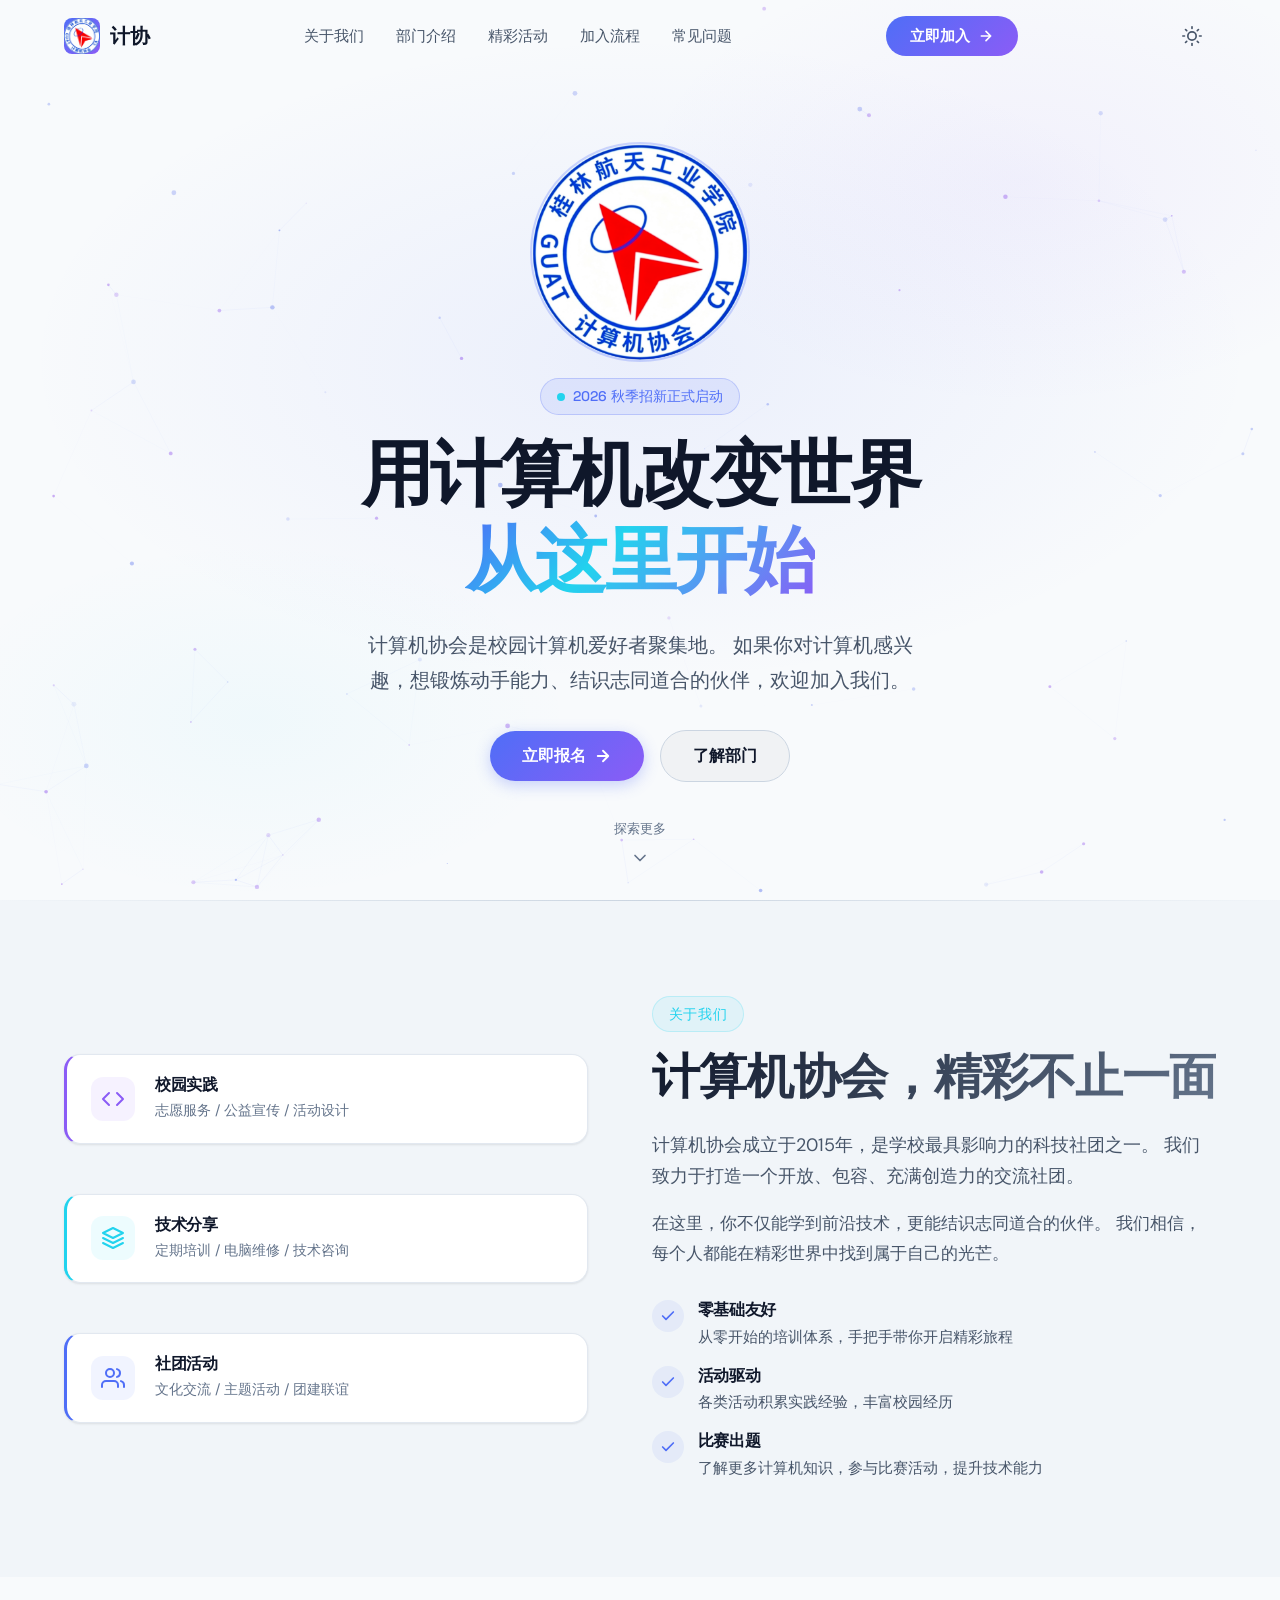
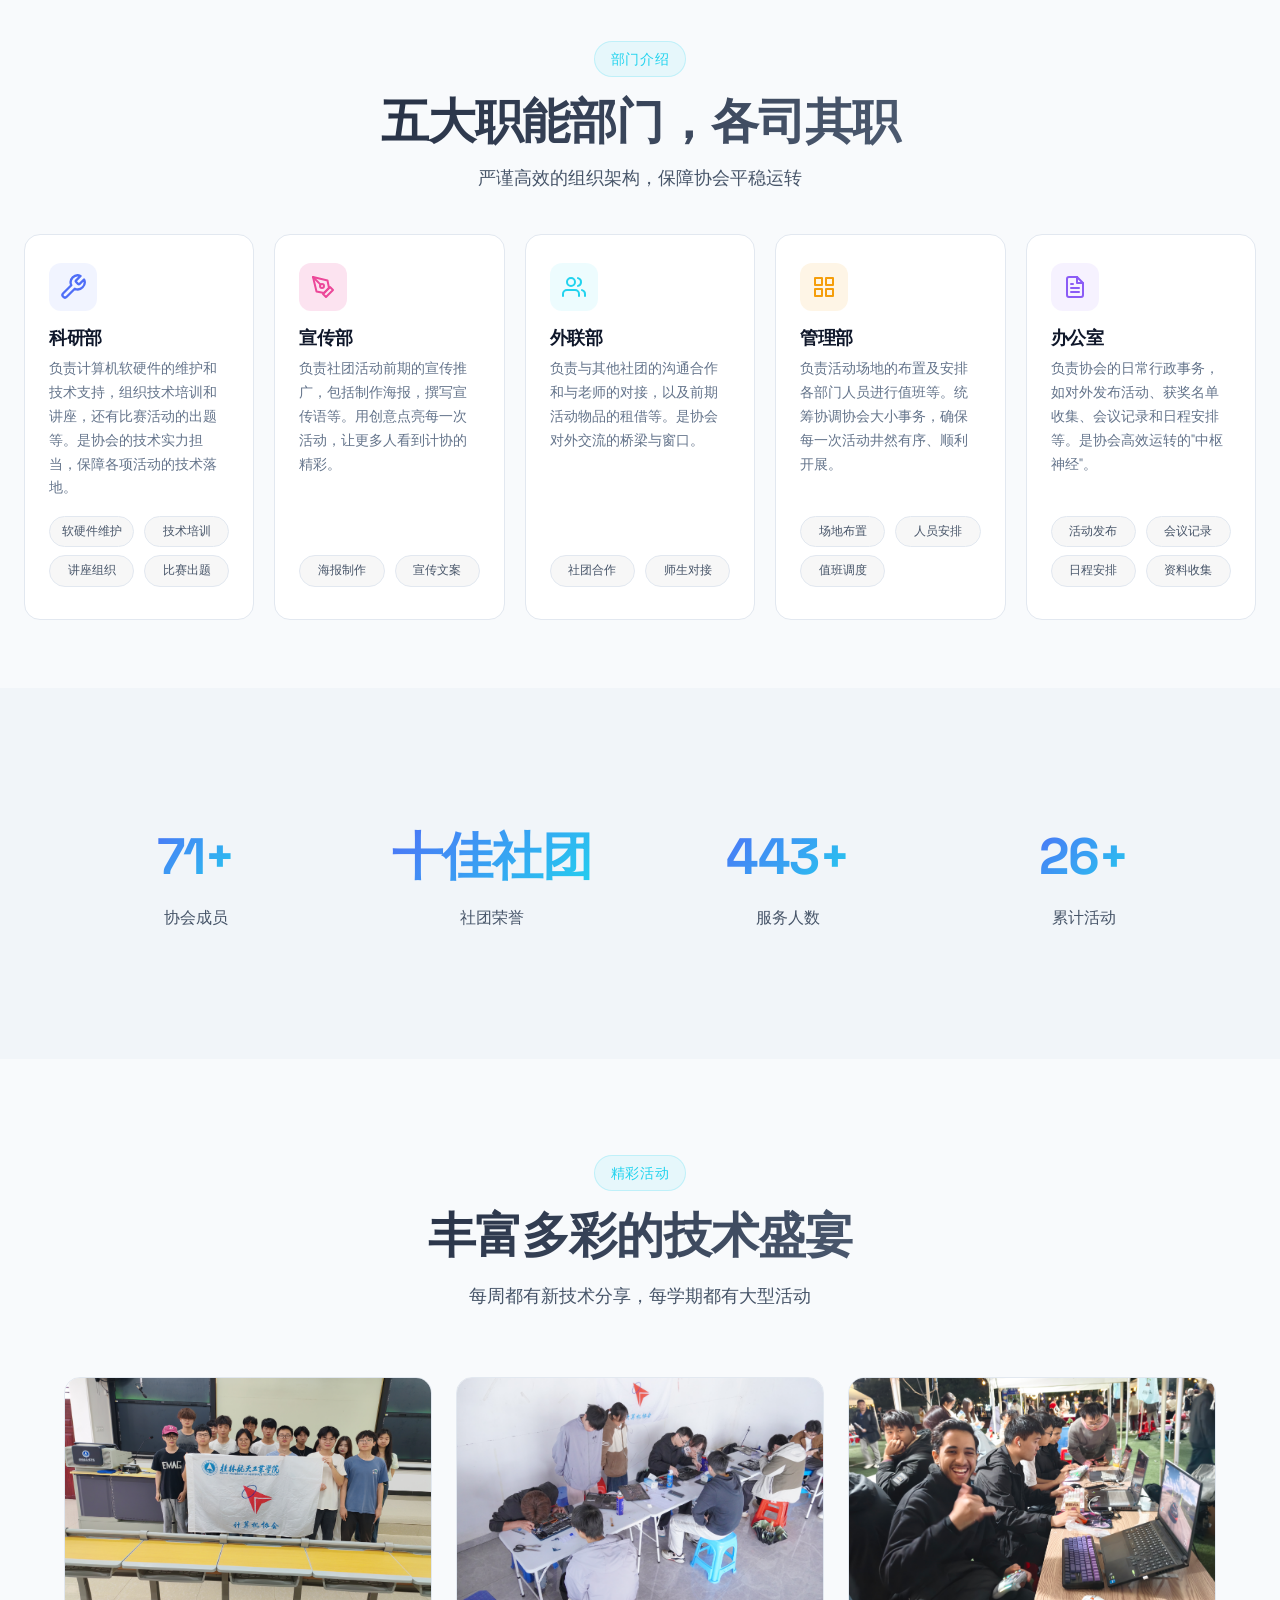
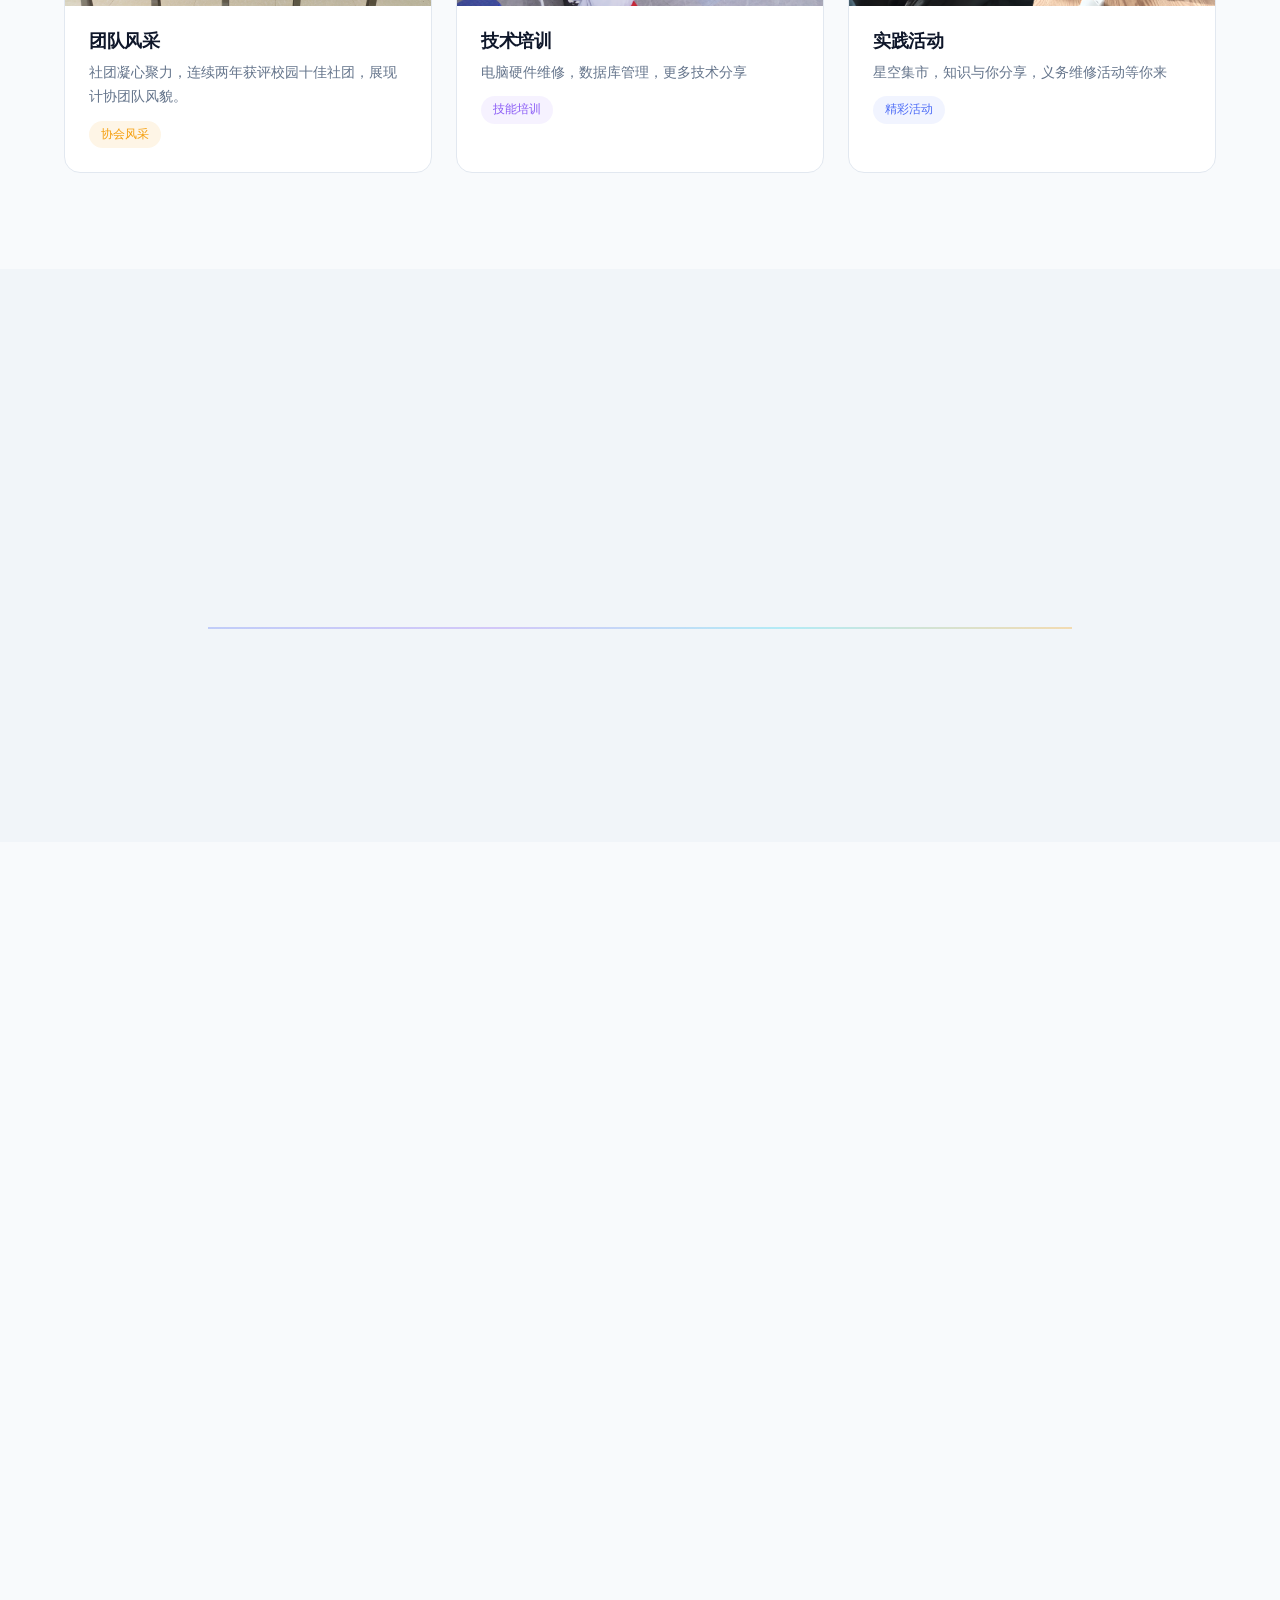
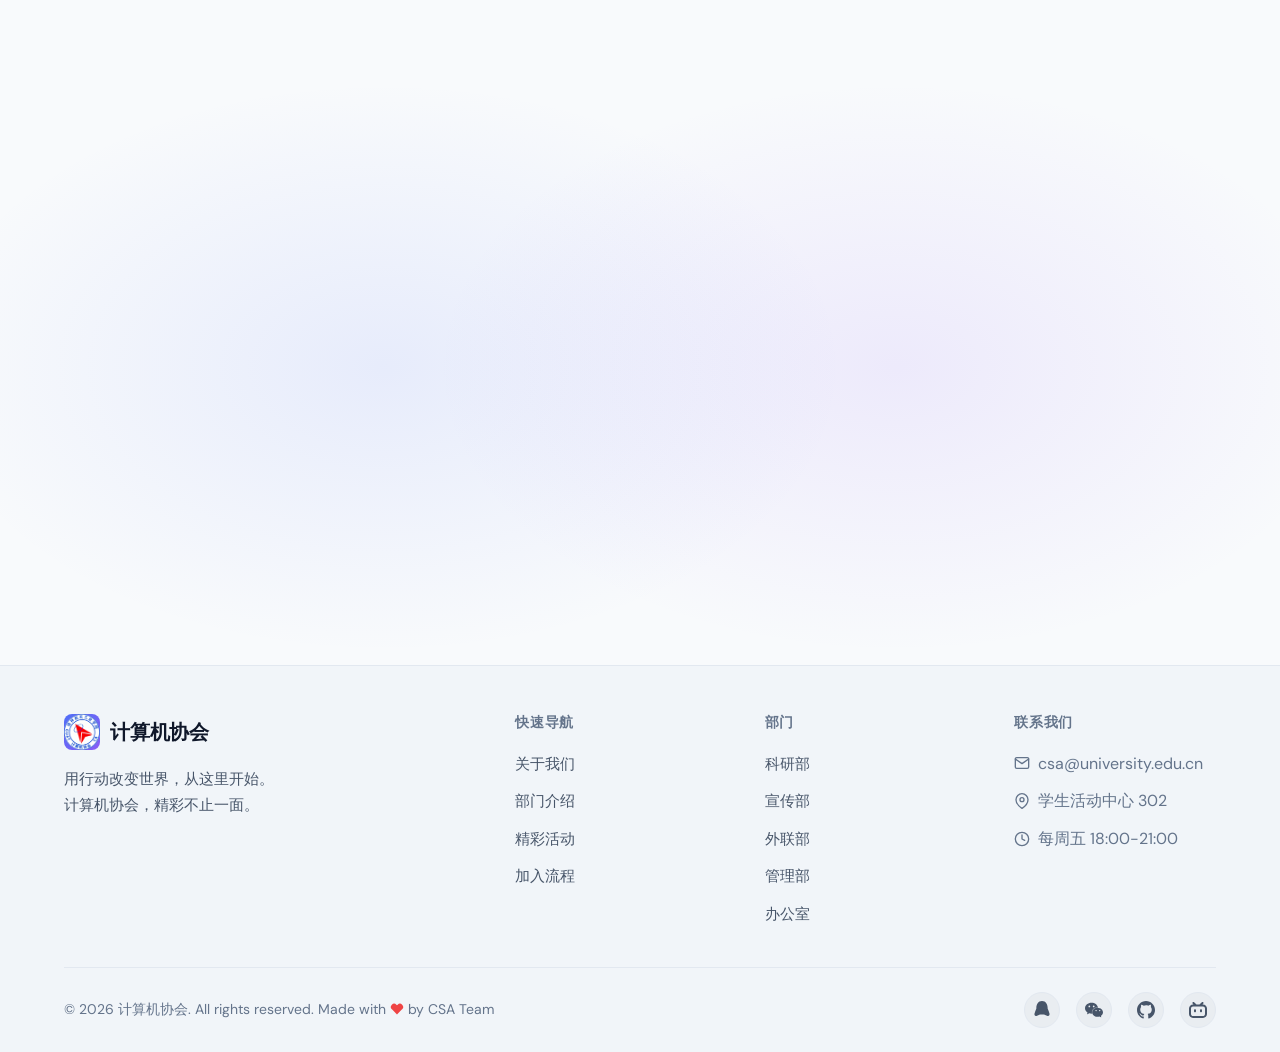
==== commit 1b63ebe9: "Refresh event content and activity image" ====
--- a/index.html
+++ b/index.html
@@ -358,10 +358,9 @@
                         </div>
                     </div>
                     <div class="event-body">
-                        <div class="event-date">2026.10.15 · 每学期一次</div>
-                        <h3>计协风貌</h3>
-                        <p>48小时极限编程挑战，组队完成创意项目，赢取千元大奖</p>
-                        <span class="event-tag competition">竞赛</span>
+                        <h3>团队风采</h3>
+                        <p>社团凝心聚力，连续两年获评校园十佳社团，展现计协团队风貌。</p>
+                        <span class="event-tag competition">协会风采</span>
                     </div>
                 </div>
 
@@ -377,10 +376,9 @@
                         </div>
                     </div>
                     <div class="event-body">
-                        <div class="event-date">2026.09.20起 · 每周五晚</div>
                         <h3>技术培训</h3>
-                        <p>由协会成员和业界嘉宾带来的技术讲座，涵盖最新技术趋势</p>
-                        <span class="event-tag talk">讲座</span>
+                        <p>电脑硬件维修，数据库管理，更多技术分享</p>
+                        <span class="event-tag talk">技能培训</span>
                     </div>
                 </div>
 
@@ -396,10 +394,9 @@
                         </div>
                     </div>
                     <div class="event-body">
-                        <div class="event-date">2026.11.01 · 持续4周</div>
-                        <h3>计协活动</h3>
-                        <p>面向全校新生的编程入门课程，从 Python 到 Web 开发一站式教学</p>
-                        <span class="event-tag workshop">工作坊</span>
+                        <h3>实践活动</h3>
+                        <p>星空集市，知识与你分享，义务维修活动等你来</p>
+                        <span class="event-tag workshop">精彩活动</span>
                     </div>
                 </div>
             </div>
@@ -429,12 +426,12 @@
                 <div class="process-step reveal reveal-delay-2">
                     <div class="step-number">03</div>
                     <h3>新人培训</h3>
-                    <p>参加为期两周的新人训练营，快速上手</p>
+                    <p>开展定期培训，快速上手</p>
                 </div>
                 <div class="process-step reveal reveal-delay-3">
                     <div class="step-number">04</div>
                     <h3>正式加入</h3>
-                    <p>选择项目组，开启你的技术成长之旅</p>
+                    <p>进入正式部门，开启你的技术成长之旅</p>
                 </div>
             </div>
         </div>
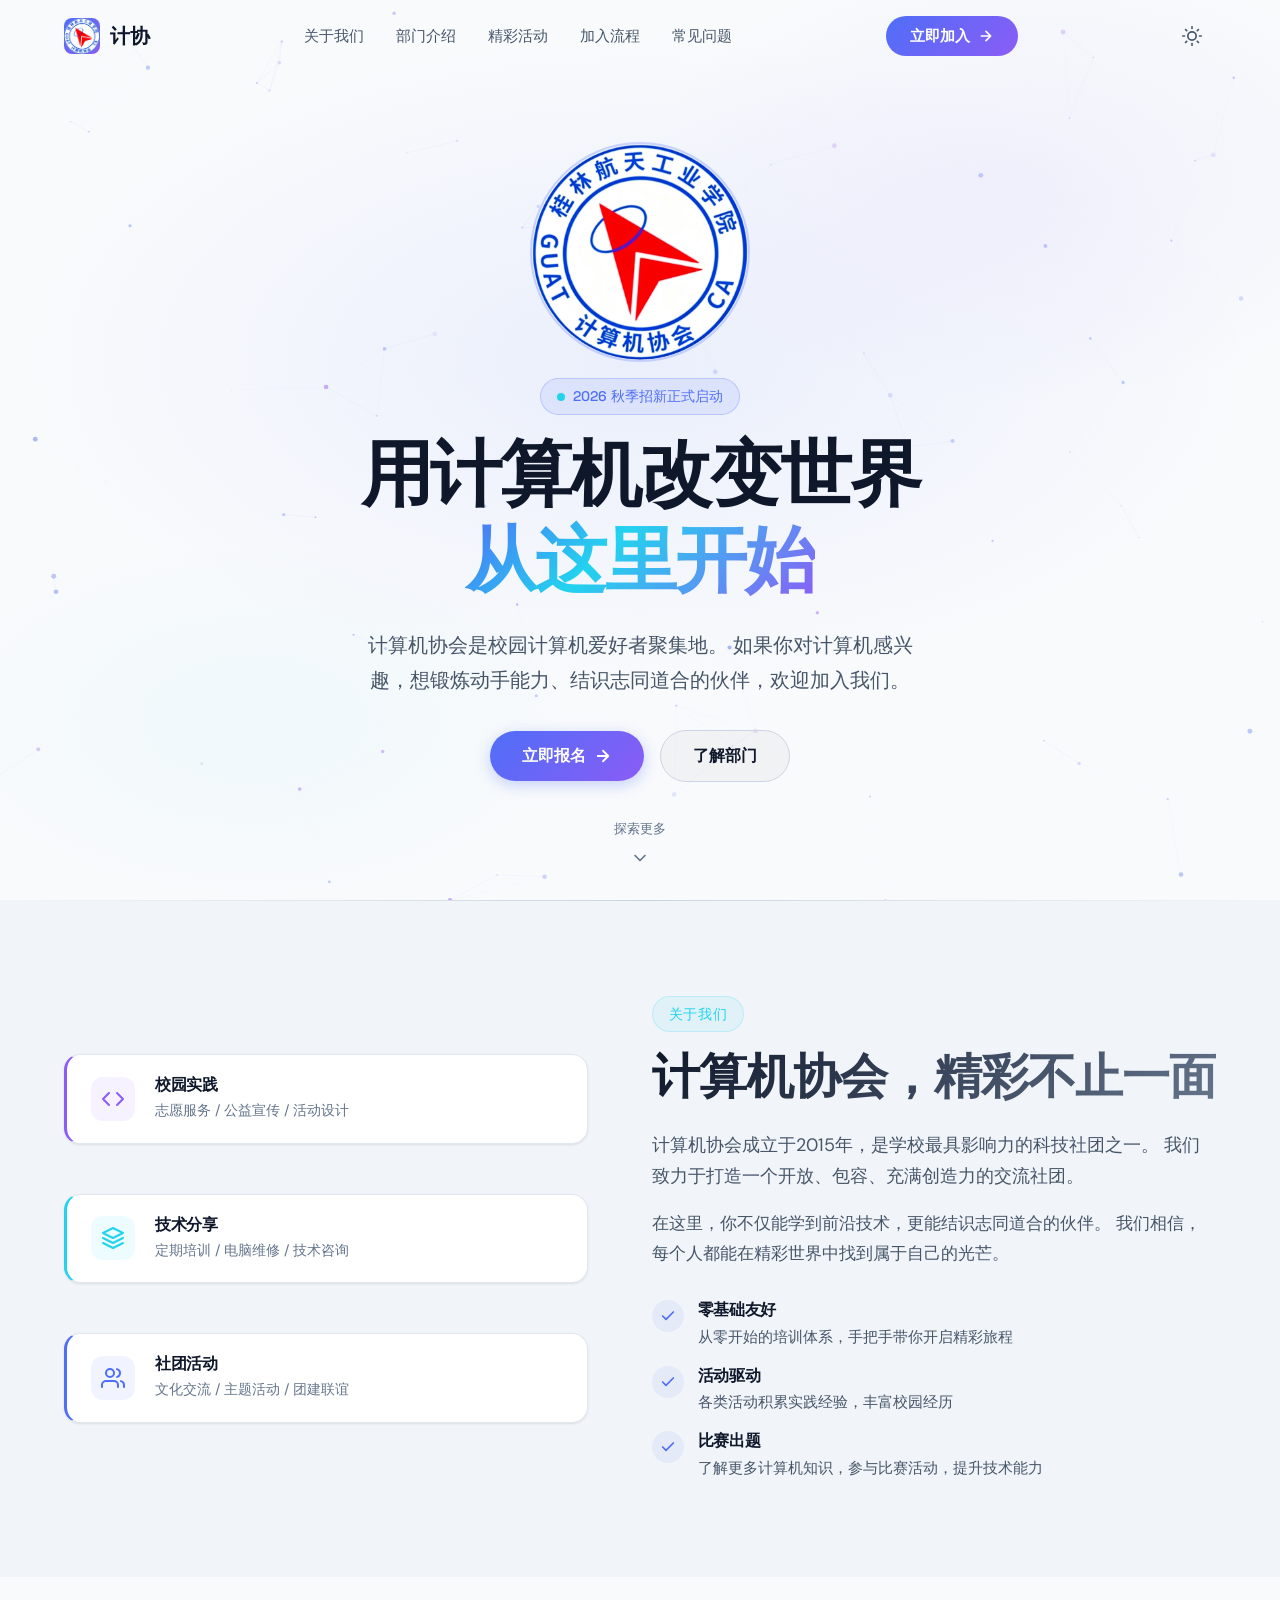
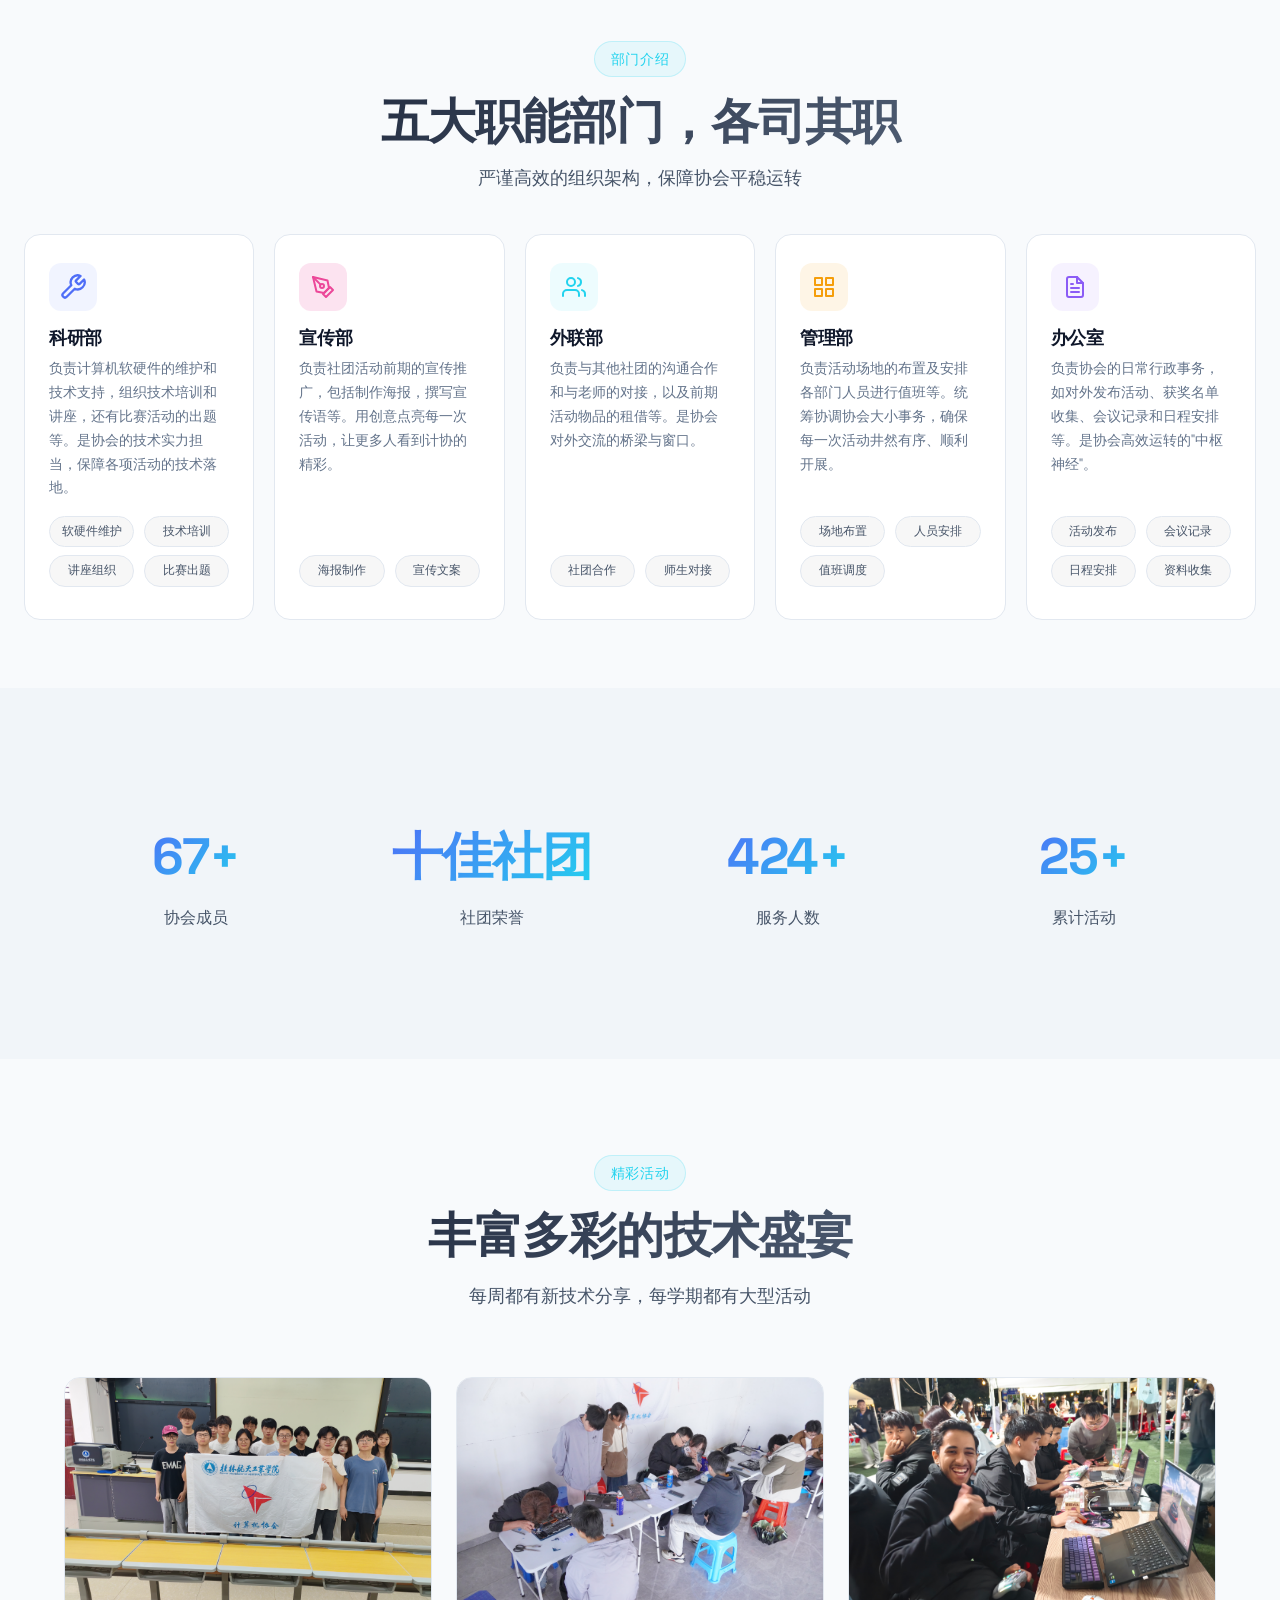
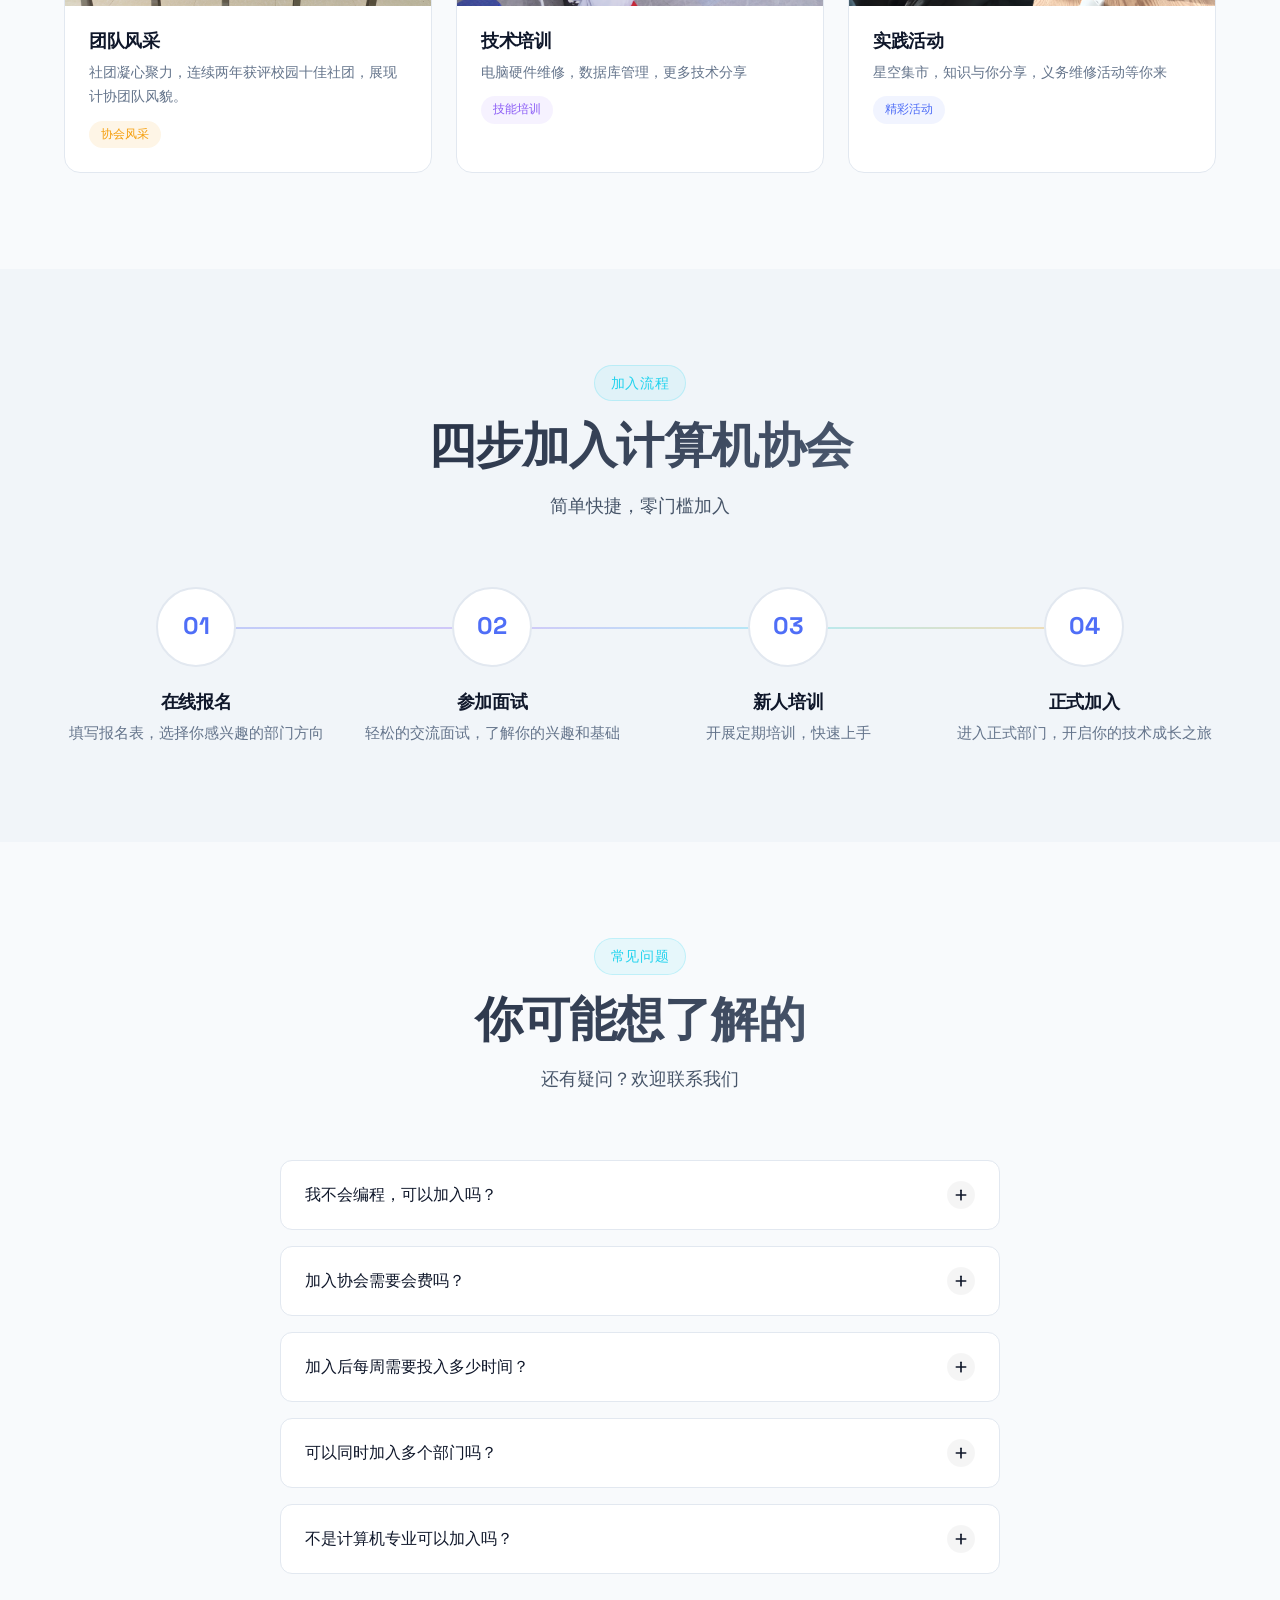
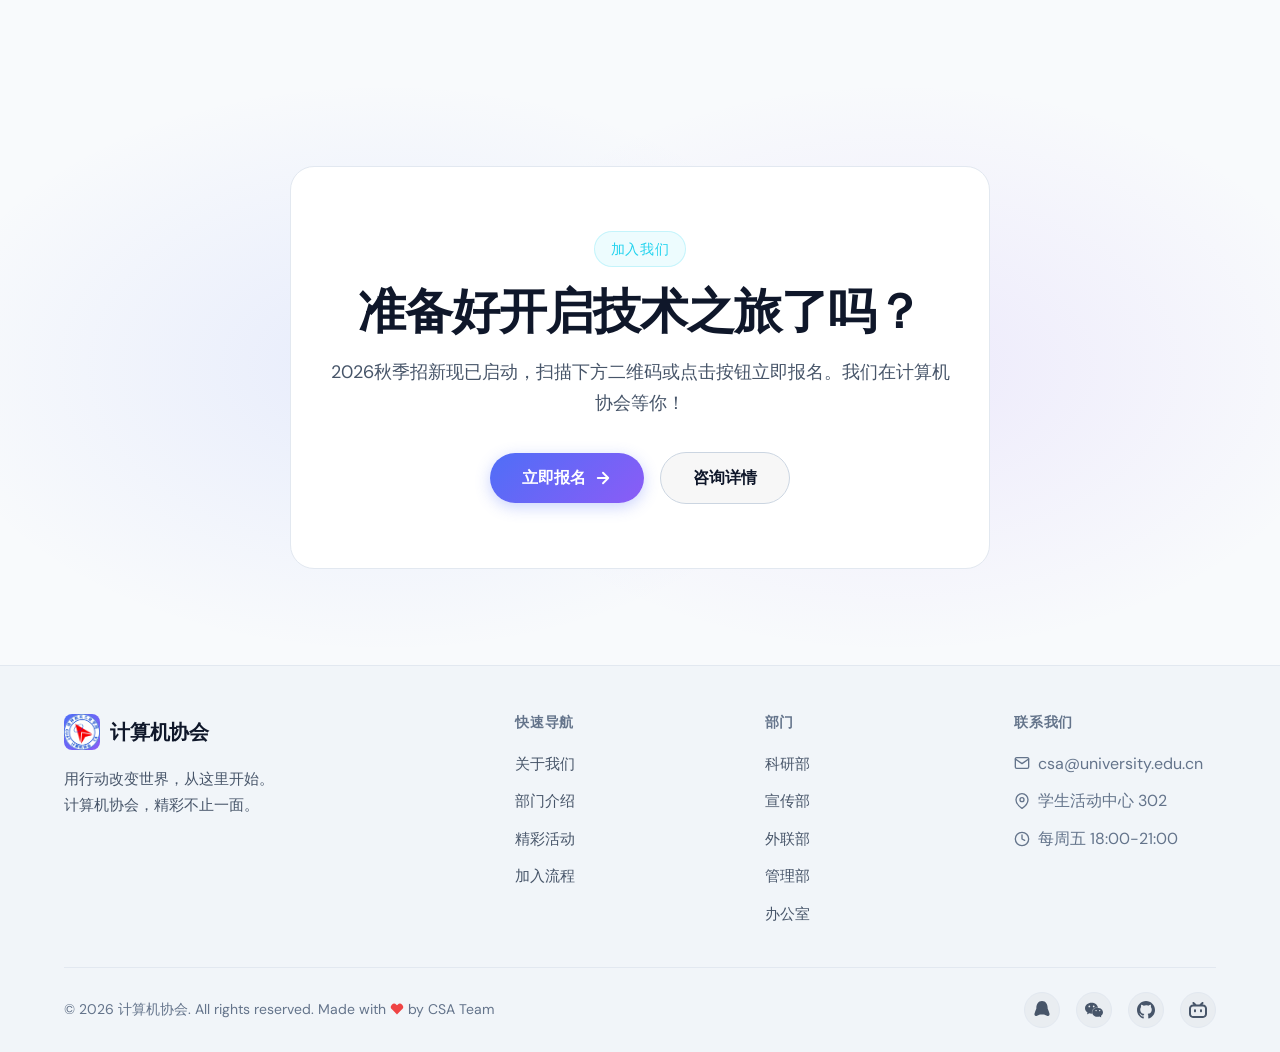
==== commit 12a7e813: "更新index.html的版面" ====
--- a/index.html
+++ b/index.html
@@ -660,16 +660,17 @@
                 </div>
 
                 <div class="qr-card">
-                    <div class="qr-placeholder">
+                    <a class="qr-placeholder qr-link qr-has-img" href="https://docs.qq.com/form/page/DZG94SHhYRkVRcXdk?rtkey=71cbde3edd96cb17917759441Tx4x1#/fill" target="_blank" rel="noopener noreferrer" aria-label="在线报名表（新窗口打开）">
+                        <img src="images/baoming.png" alt="招新报名表二维码" onerror="this.remove(); this.parentElement.classList.remove('qr-has-img');">
                         <svg width="64" height="64" viewBox="0 0 24 24" fill="none" stroke="currentColor" stroke-width="1.2" opacity="0.3">
                             <rect x="2" y="2" width="20" height="20" rx="3"/>
                             <path d="M8 8h8M8 12h8M8 16h5"/>
                         </svg>
-                        <span>报名文档二维码</span>
-                        <small>占位图 · 后续替换</small>
-                    </div>
+                        <span>点击进入报名表</span>
+                        <small>扫码或点击 · 新窗口打开</small>
+                    </a>
                     <h4>报名表</h4>
-                    <p>扫码填写在线报名表，选择心仪部门</p>
+                    <p>扫码或点击填写在线报名表，选择心仪部门</p>
                 </div>
             </div>
 
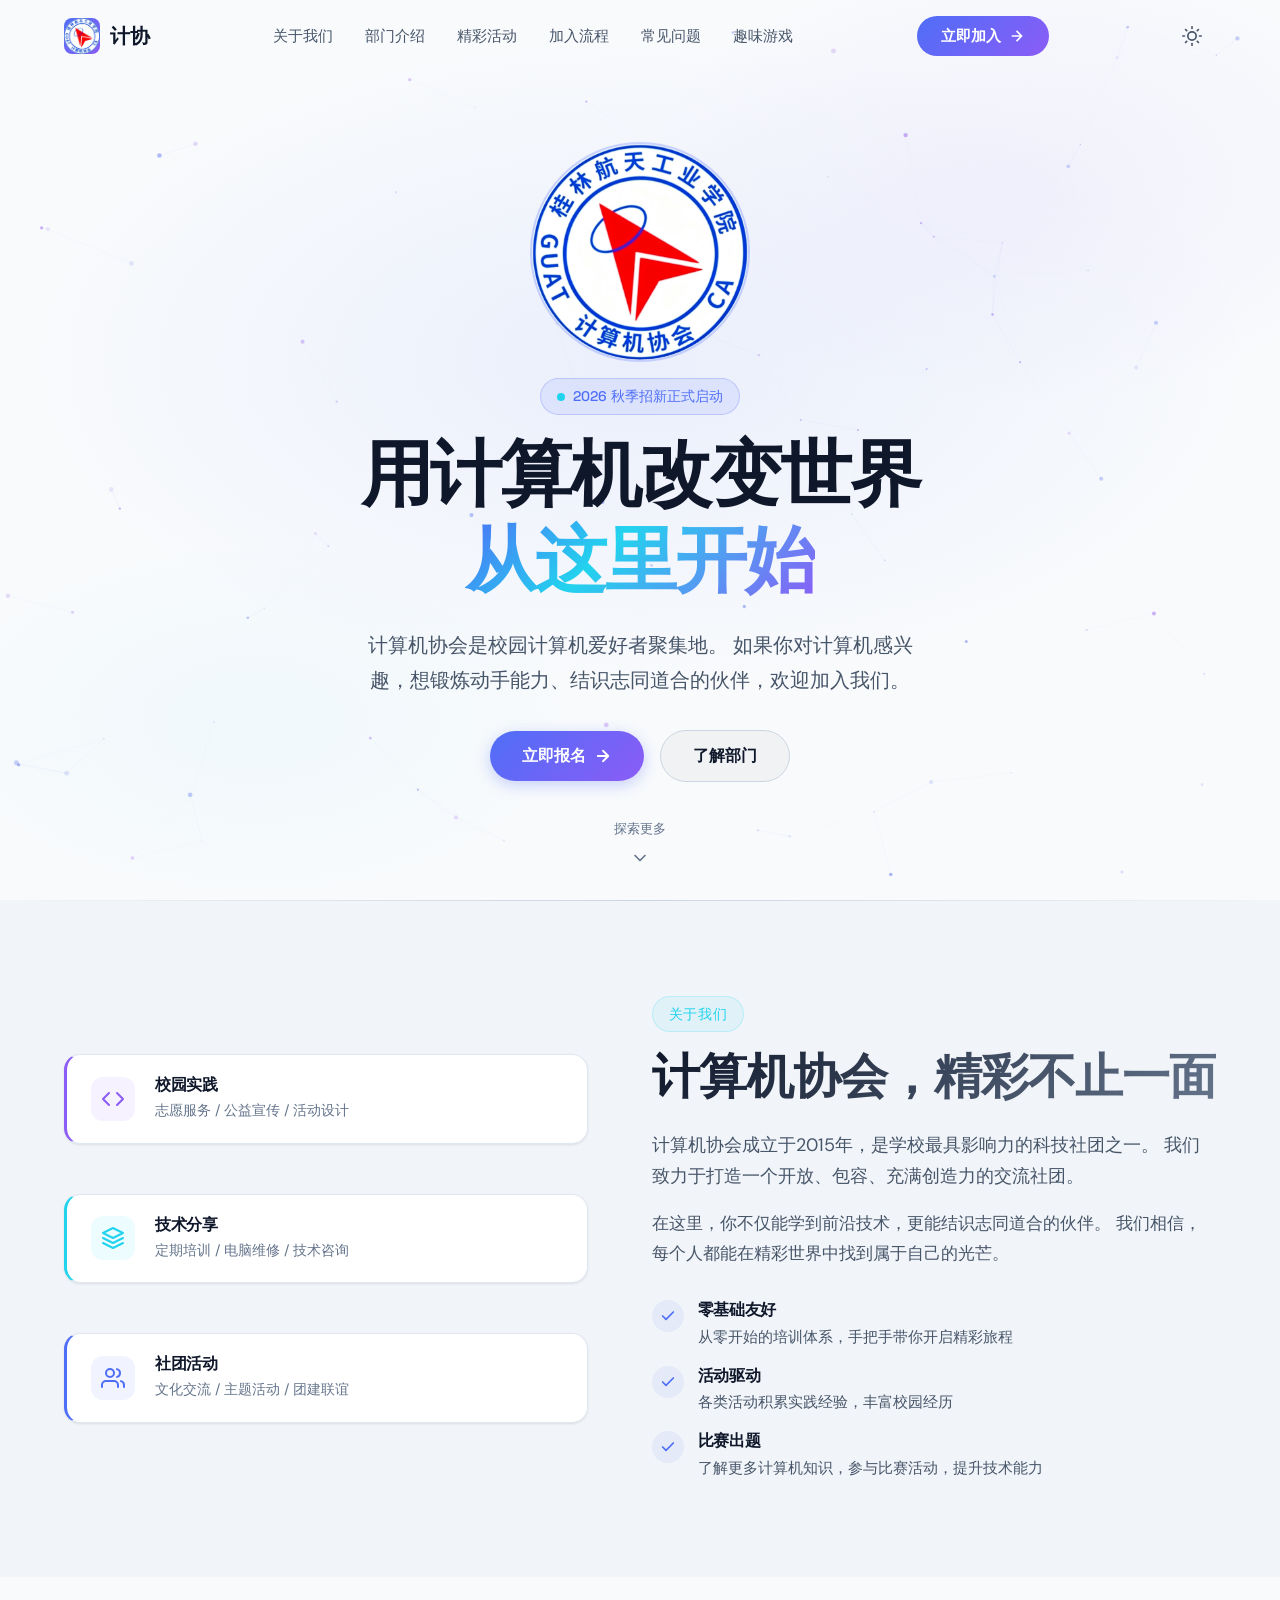
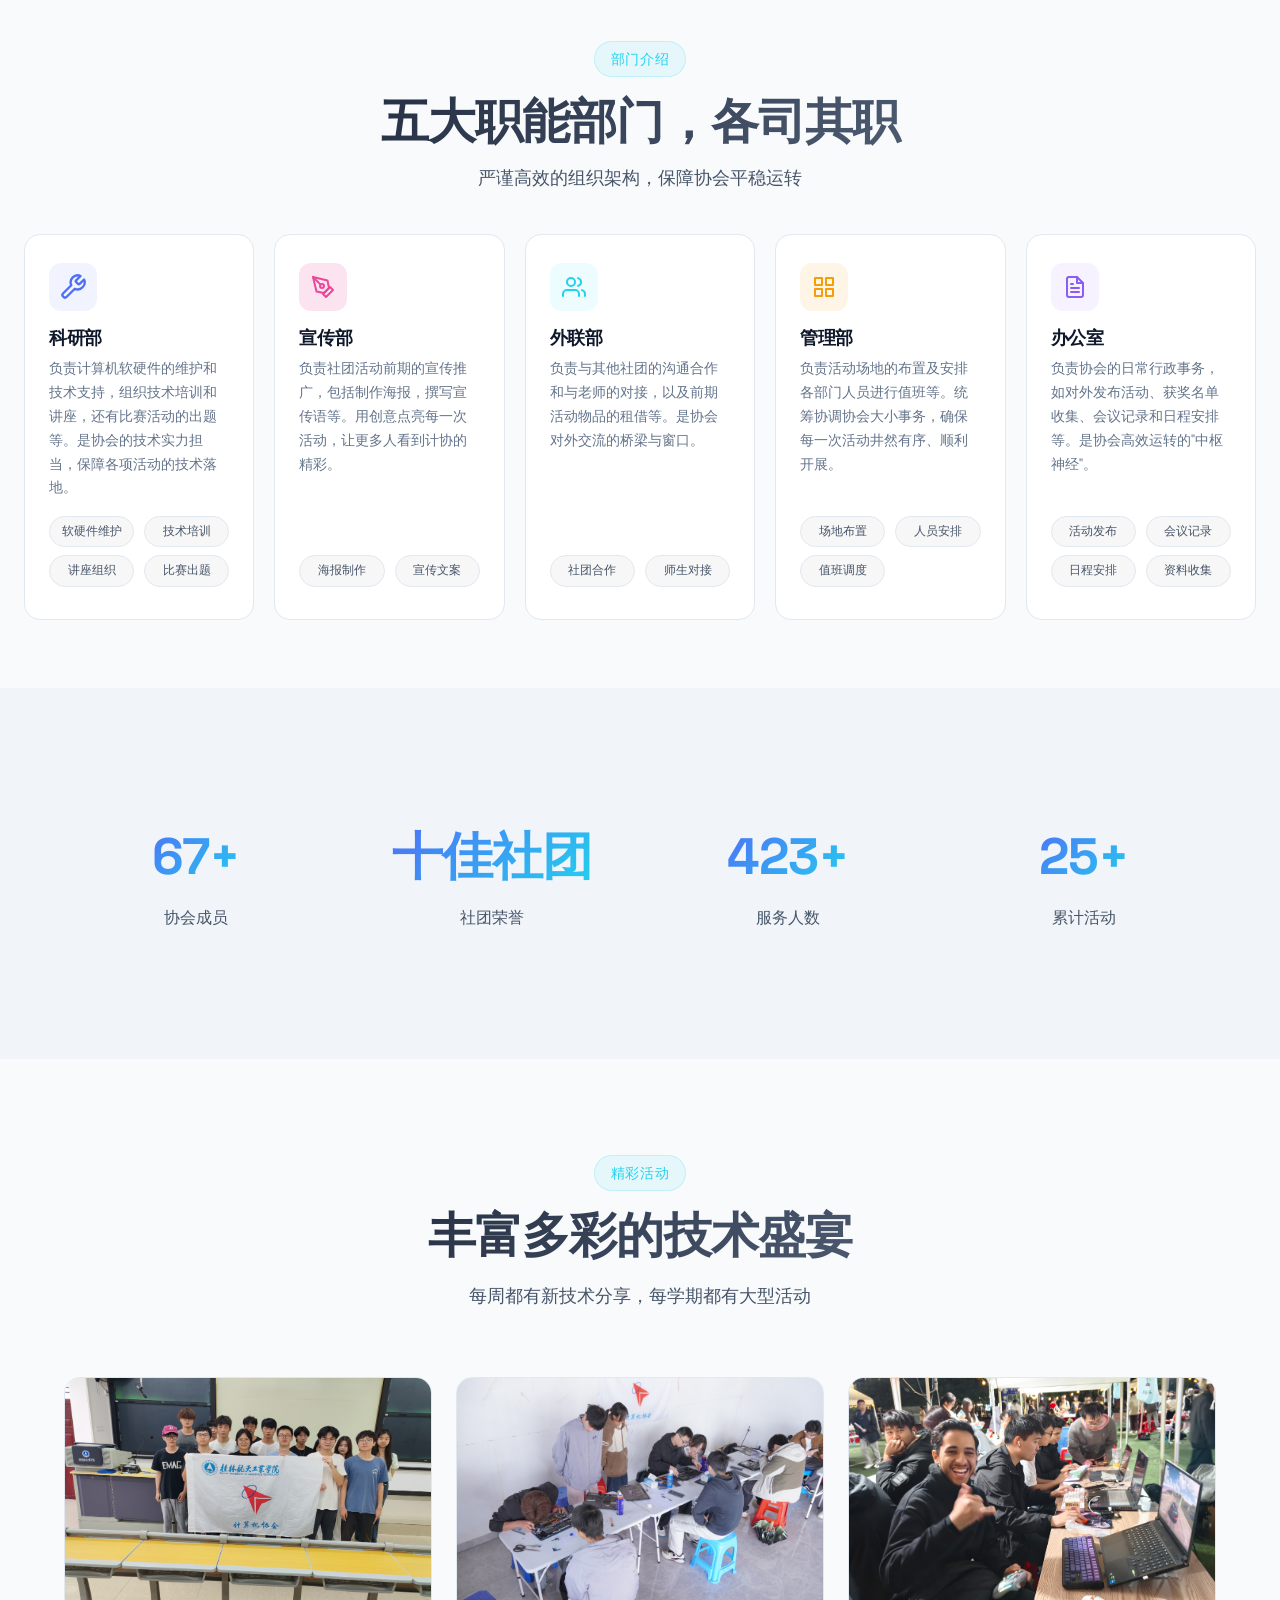
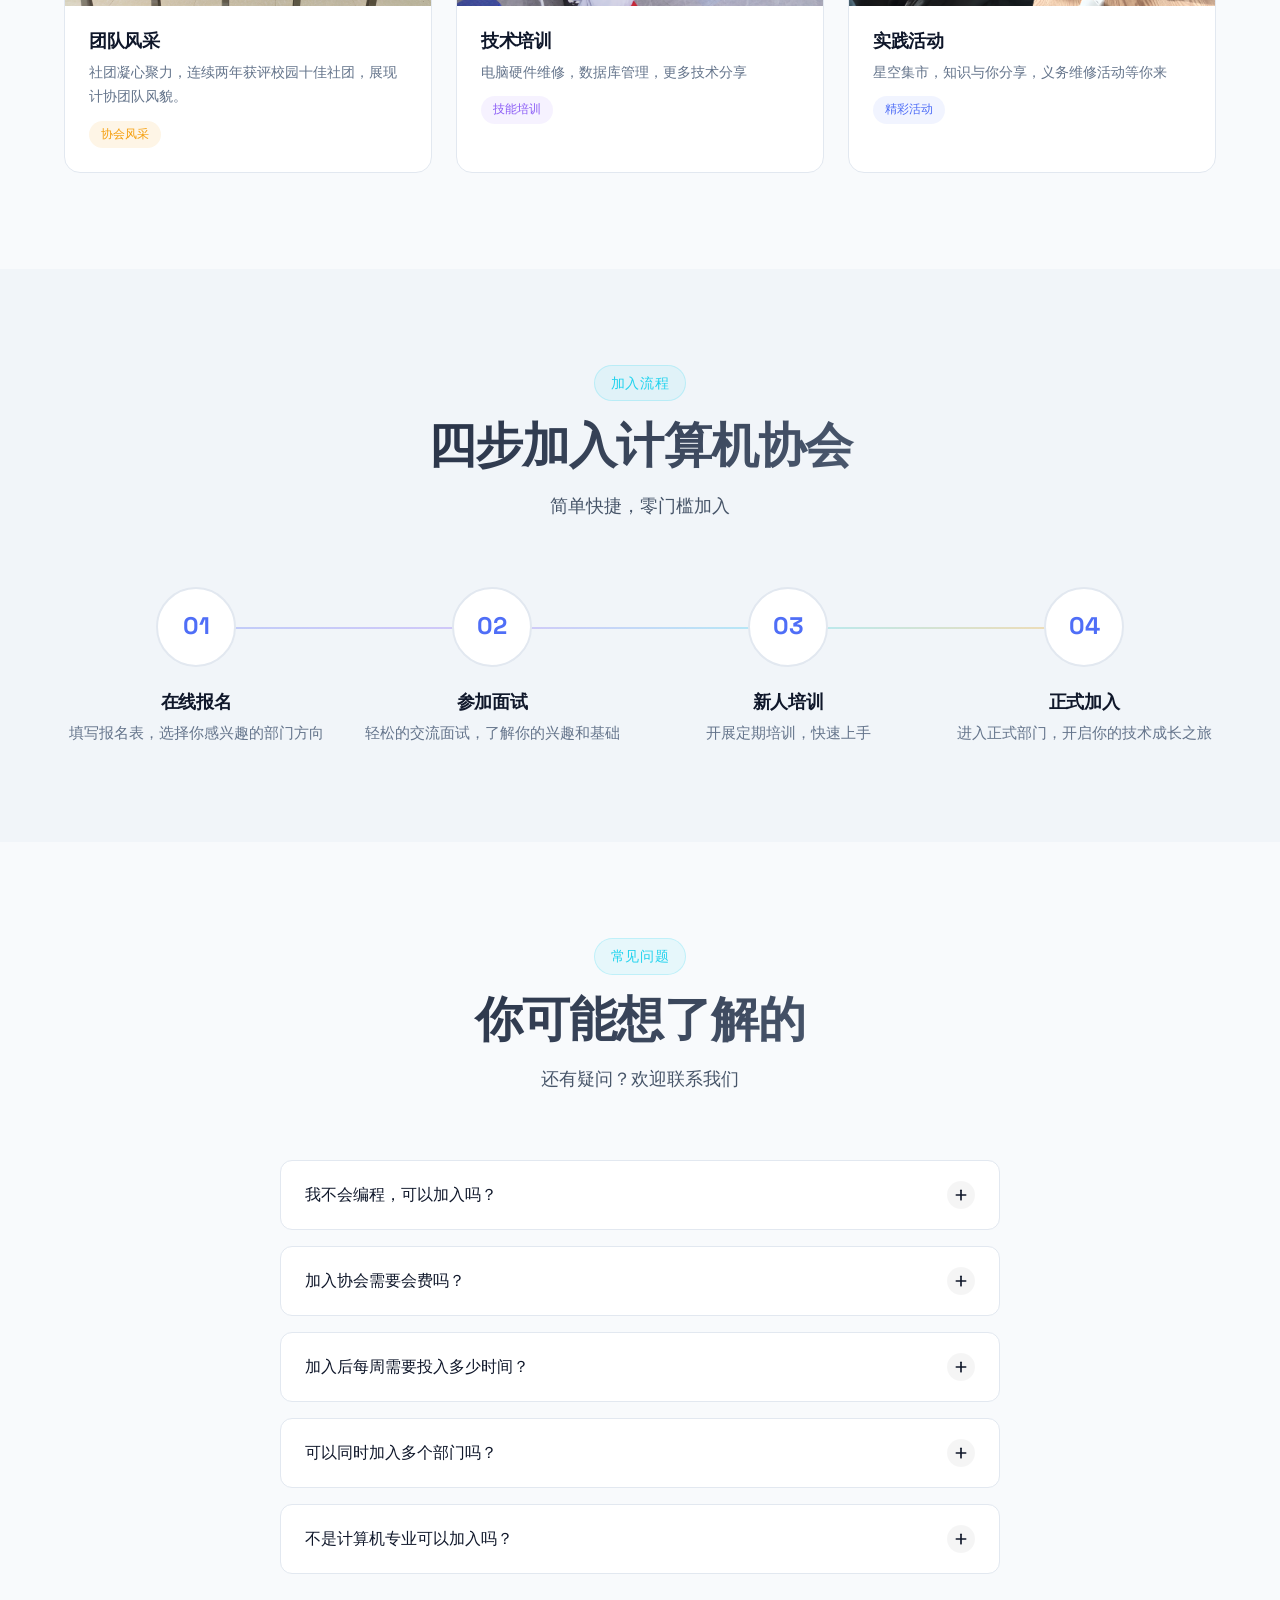
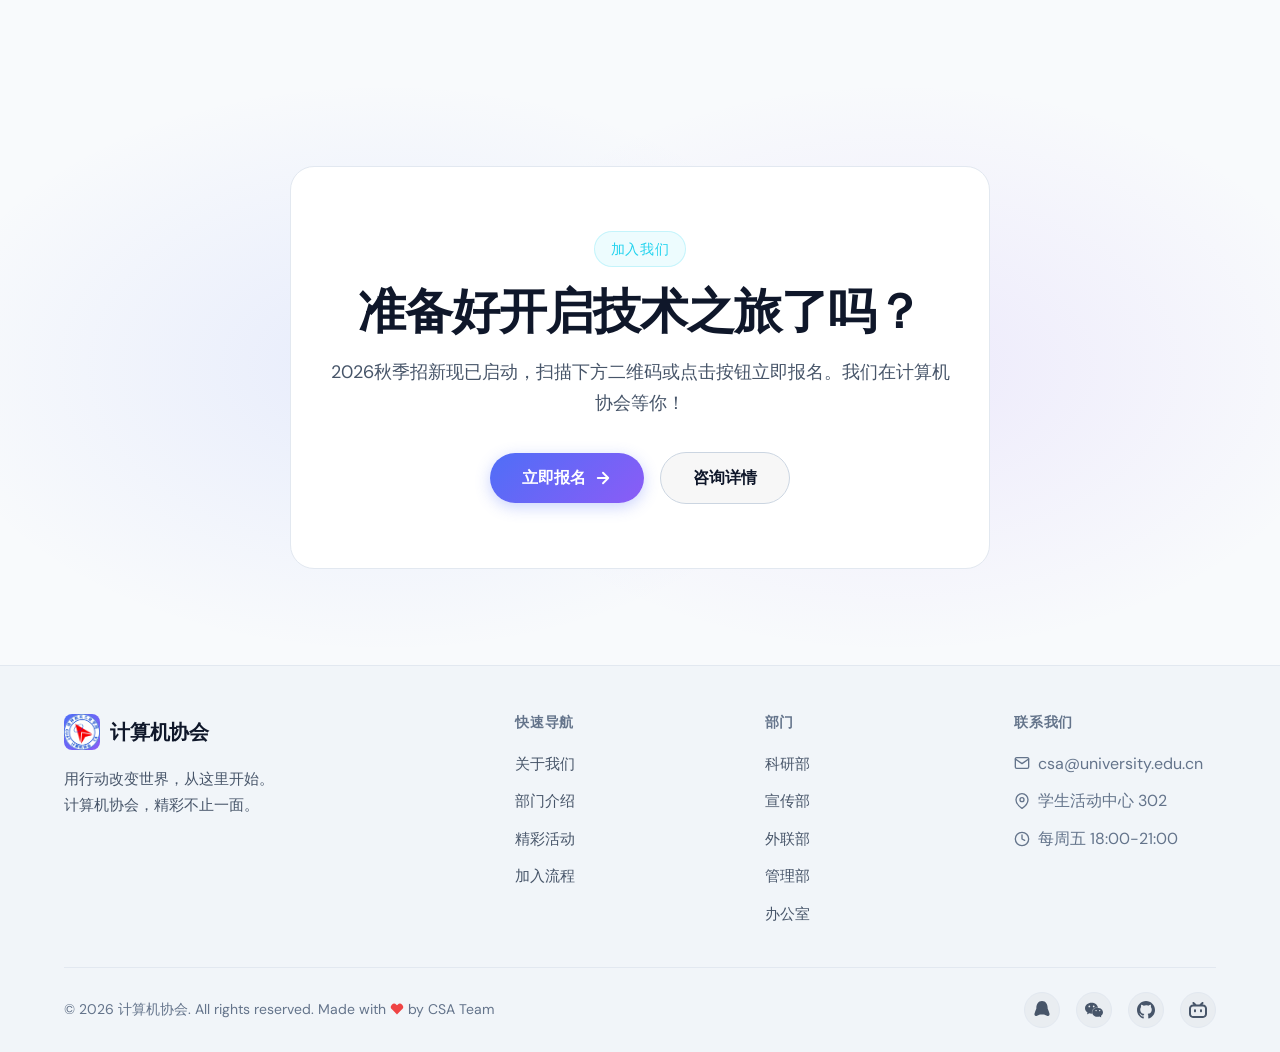
==== commit abcae927: "Update index.html" ====
--- a/index.html
+++ b/index.html
@@ -39,6 +39,7 @@
                 <li><a href="#events" onclick="scrollToSection(event, 'events')">精彩活动</a></li>
                 <li><a href="#process" onclick="scrollToSection(event, 'process')">加入流程</a></li>
                 <li><a href="#faq" onclick="scrollToSection(event, 'faq')">常见问题</a></li>
+                <li><a href="workbench.html" class="nav-workbench">趣味游戏</a></li>
             </ul>
 
             <button class="nav-cta" onclick="scrollToSection(event, 'cta')">
--- a/styles.css
+++ b/styles.css
@@ -1697,6 +1697,40 @@
             opacity: 0.5;
         }
 
+        /* 报名表链接占位区：可点击跳转 */
+        .qr-link {
+            cursor: pointer;
+            text-decoration: none;
+            transition: border-color var(--transition), box-shadow var(--transition), transform var(--transition);
+        }
+        .qr-link:hover {
+            border-color: var(--accent-cyan);
+            box-shadow: var(--shadow-glow-blue);
+            transform: translateY(-2px);
+        }
+        .qr-link span {
+            color: var(--accent-cyan);
+        }
+
+        /* 报名表二维码图片加载成功：白底展示图片，隐藏占位提示 */
+        .qr-link.qr-has-img {
+            background: #fff;
+            border-style: solid;
+            border-color: var(--border-light);
+            padding: 8px;
+        }
+        .qr-link.qr-has-img img {
+            width: 100%;
+            height: 100%;
+            object-fit: contain;
+            display: block;
+        }
+        .qr-link.qr-has-img svg,
+        .qr-link.qr-has-img span,
+        .qr-link.qr-has-img small {
+            display: none;
+        }
+
         .qr-card h4 {
             font-size: 1.0625rem;
             margin-bottom: 0.375rem;
